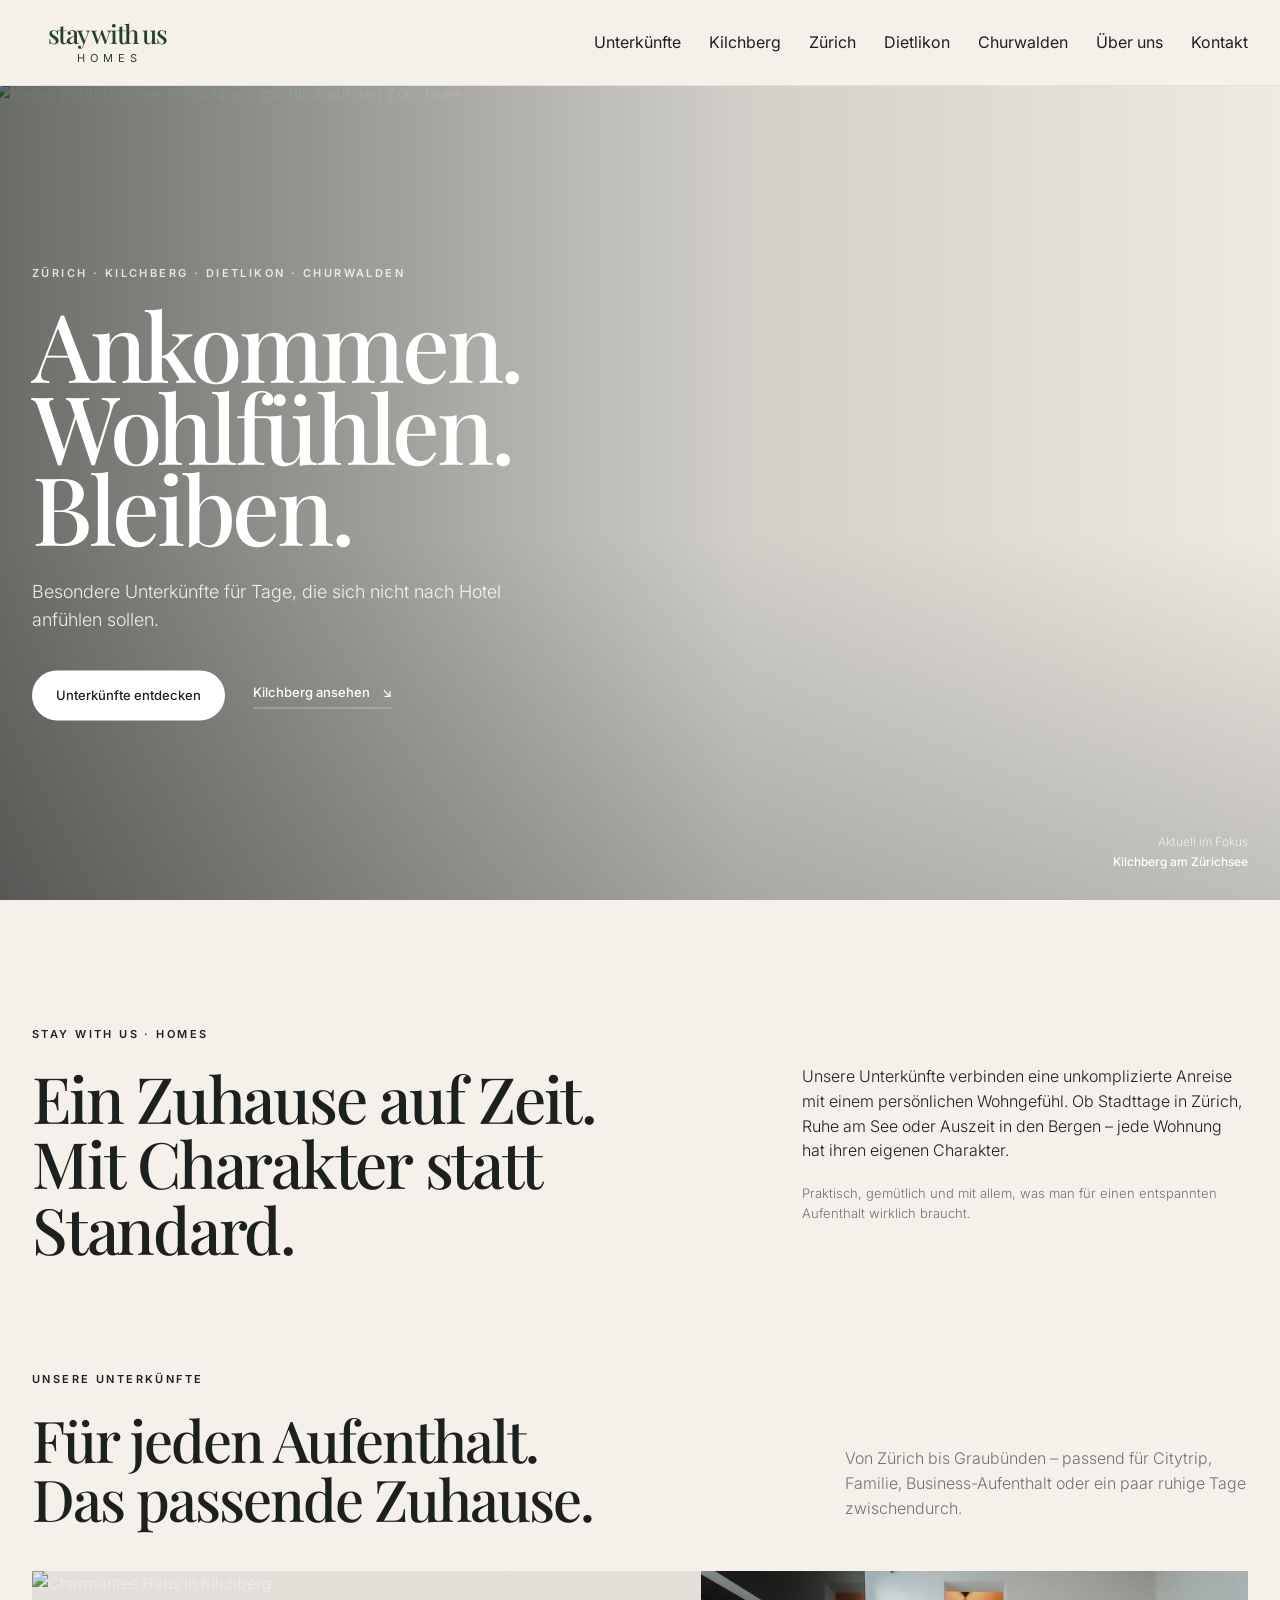
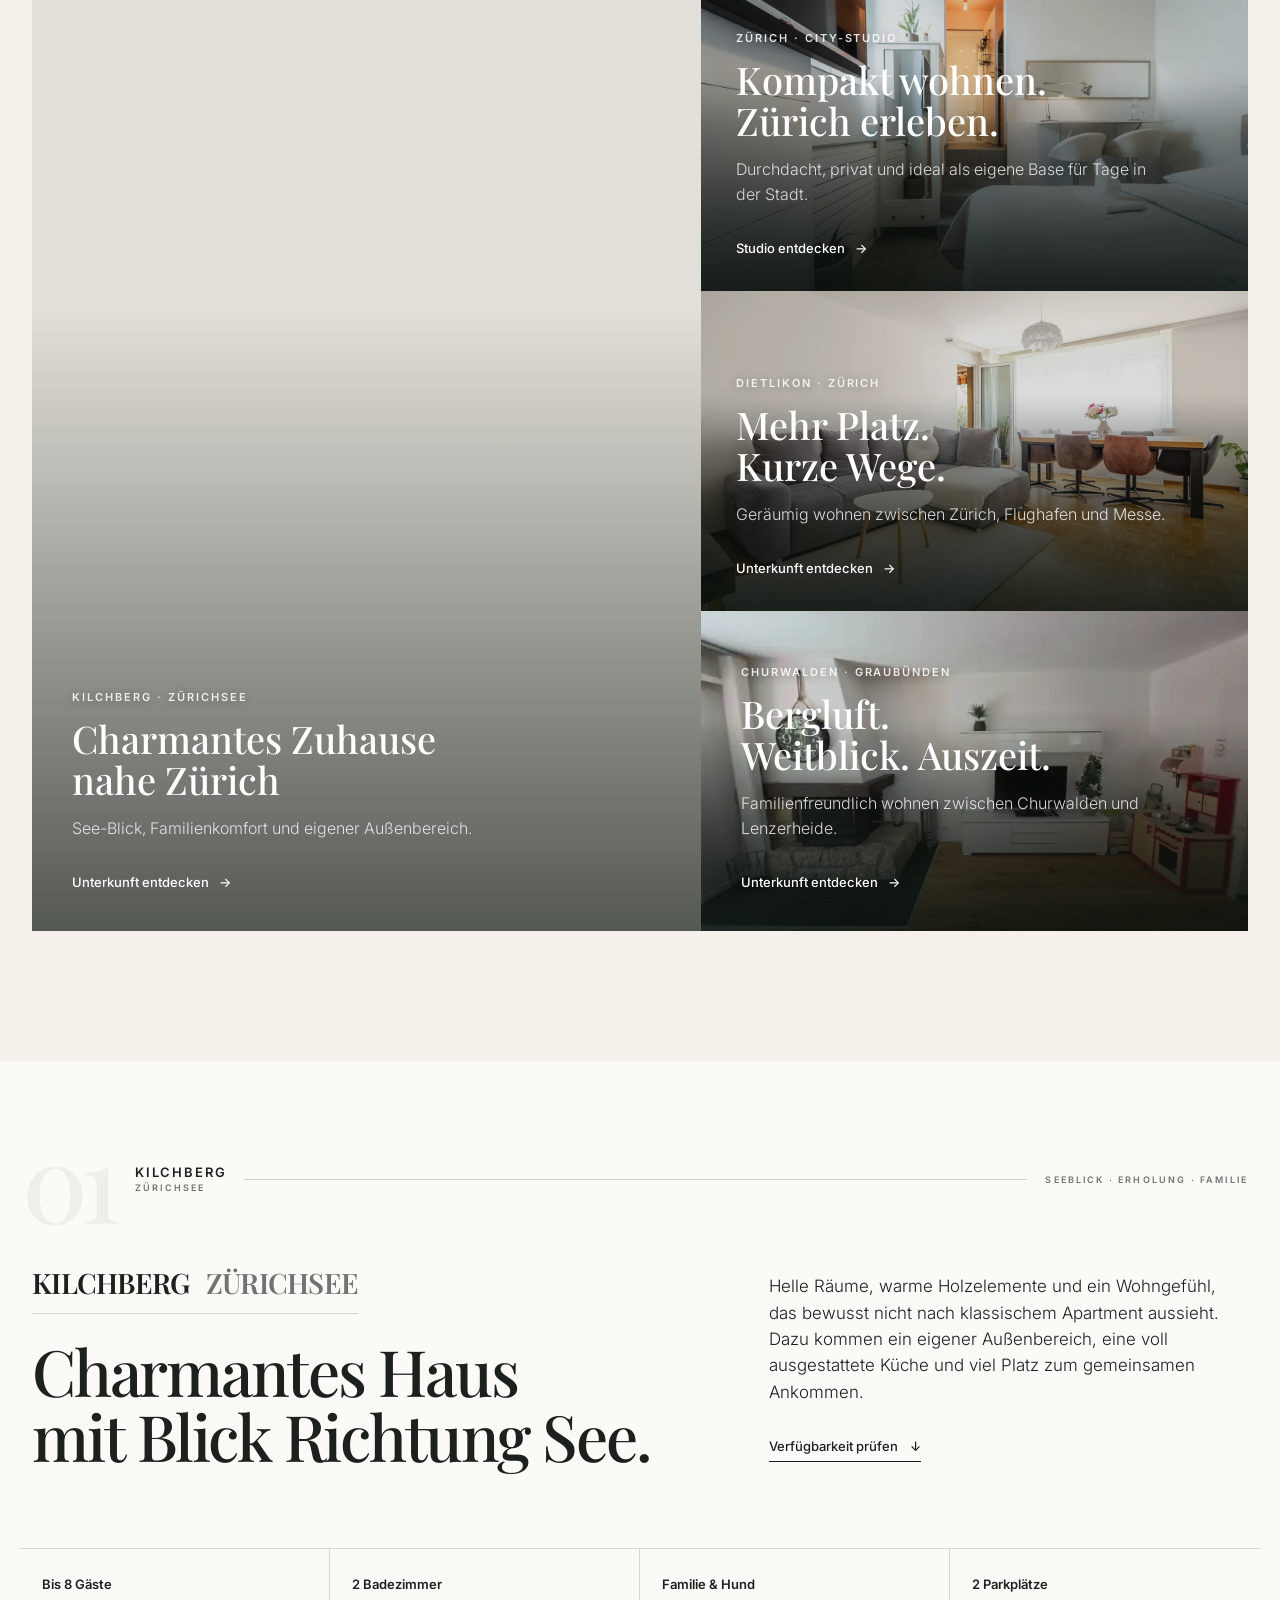
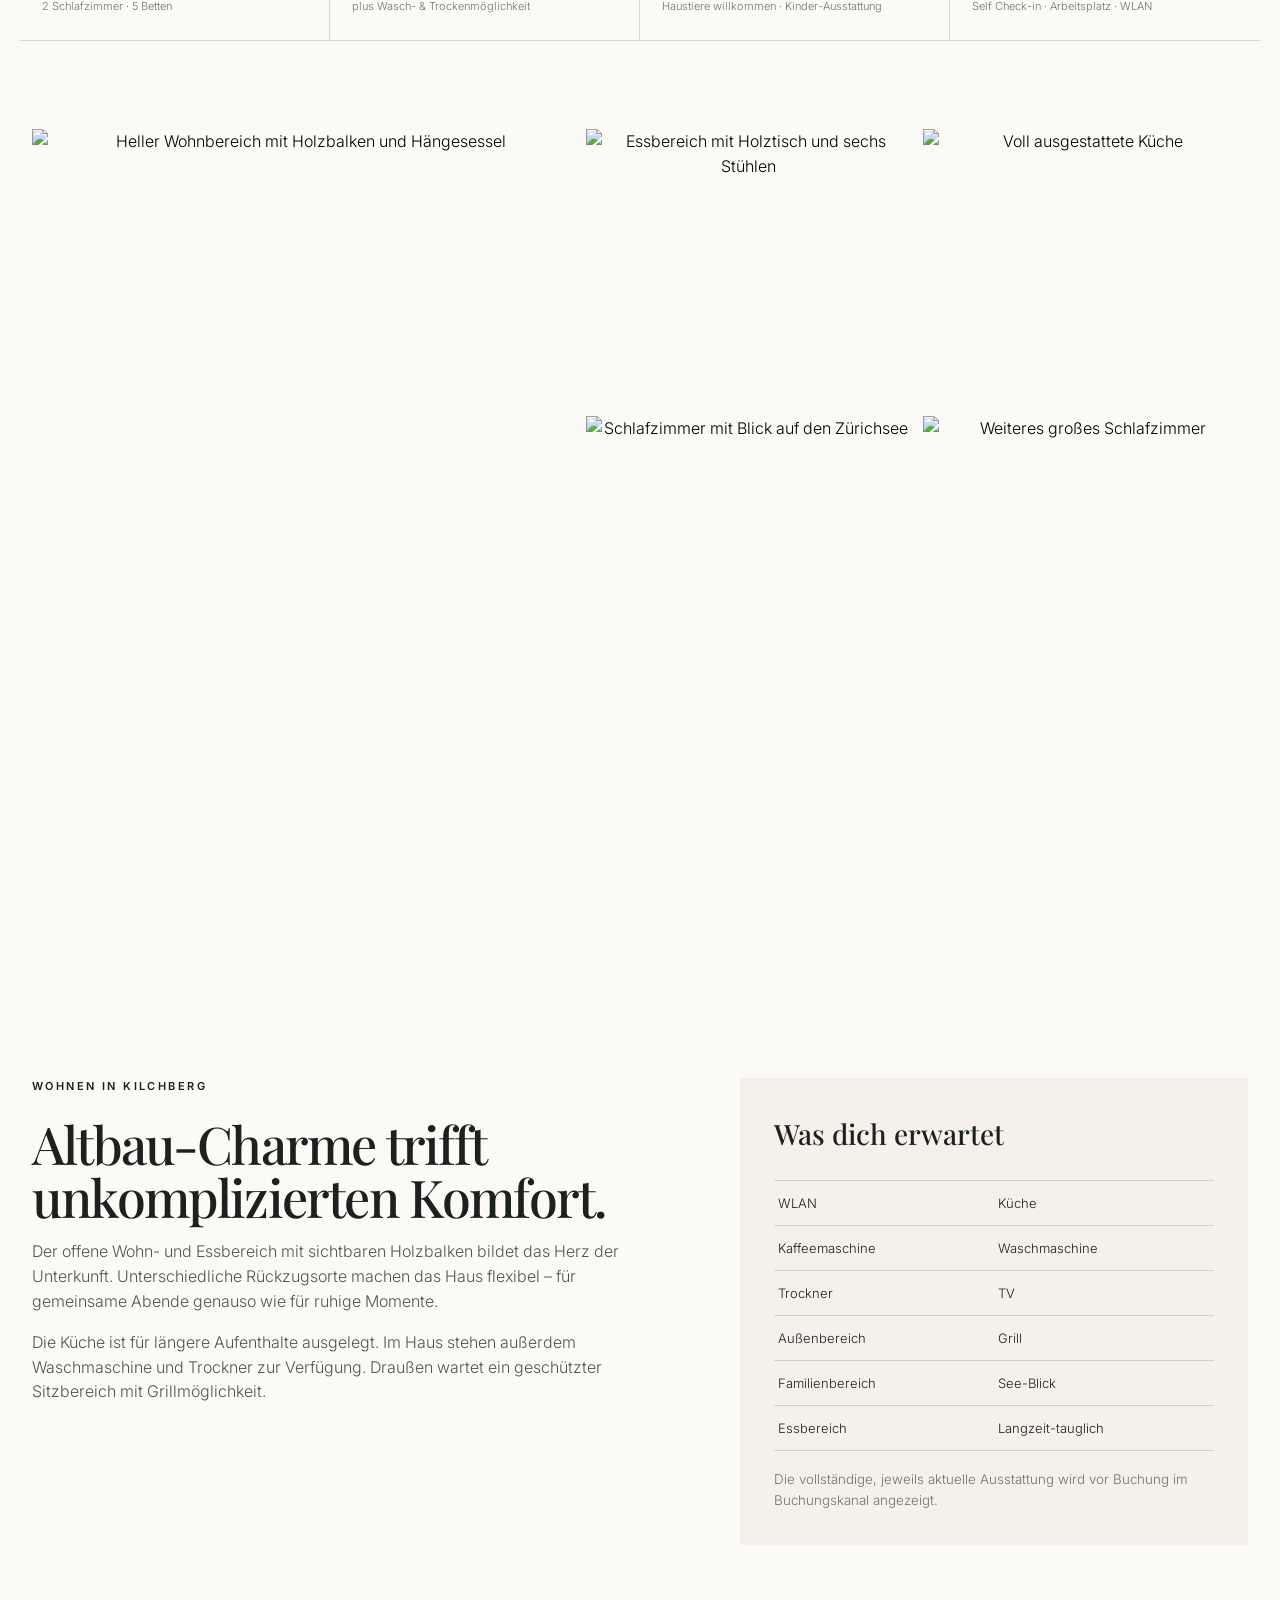
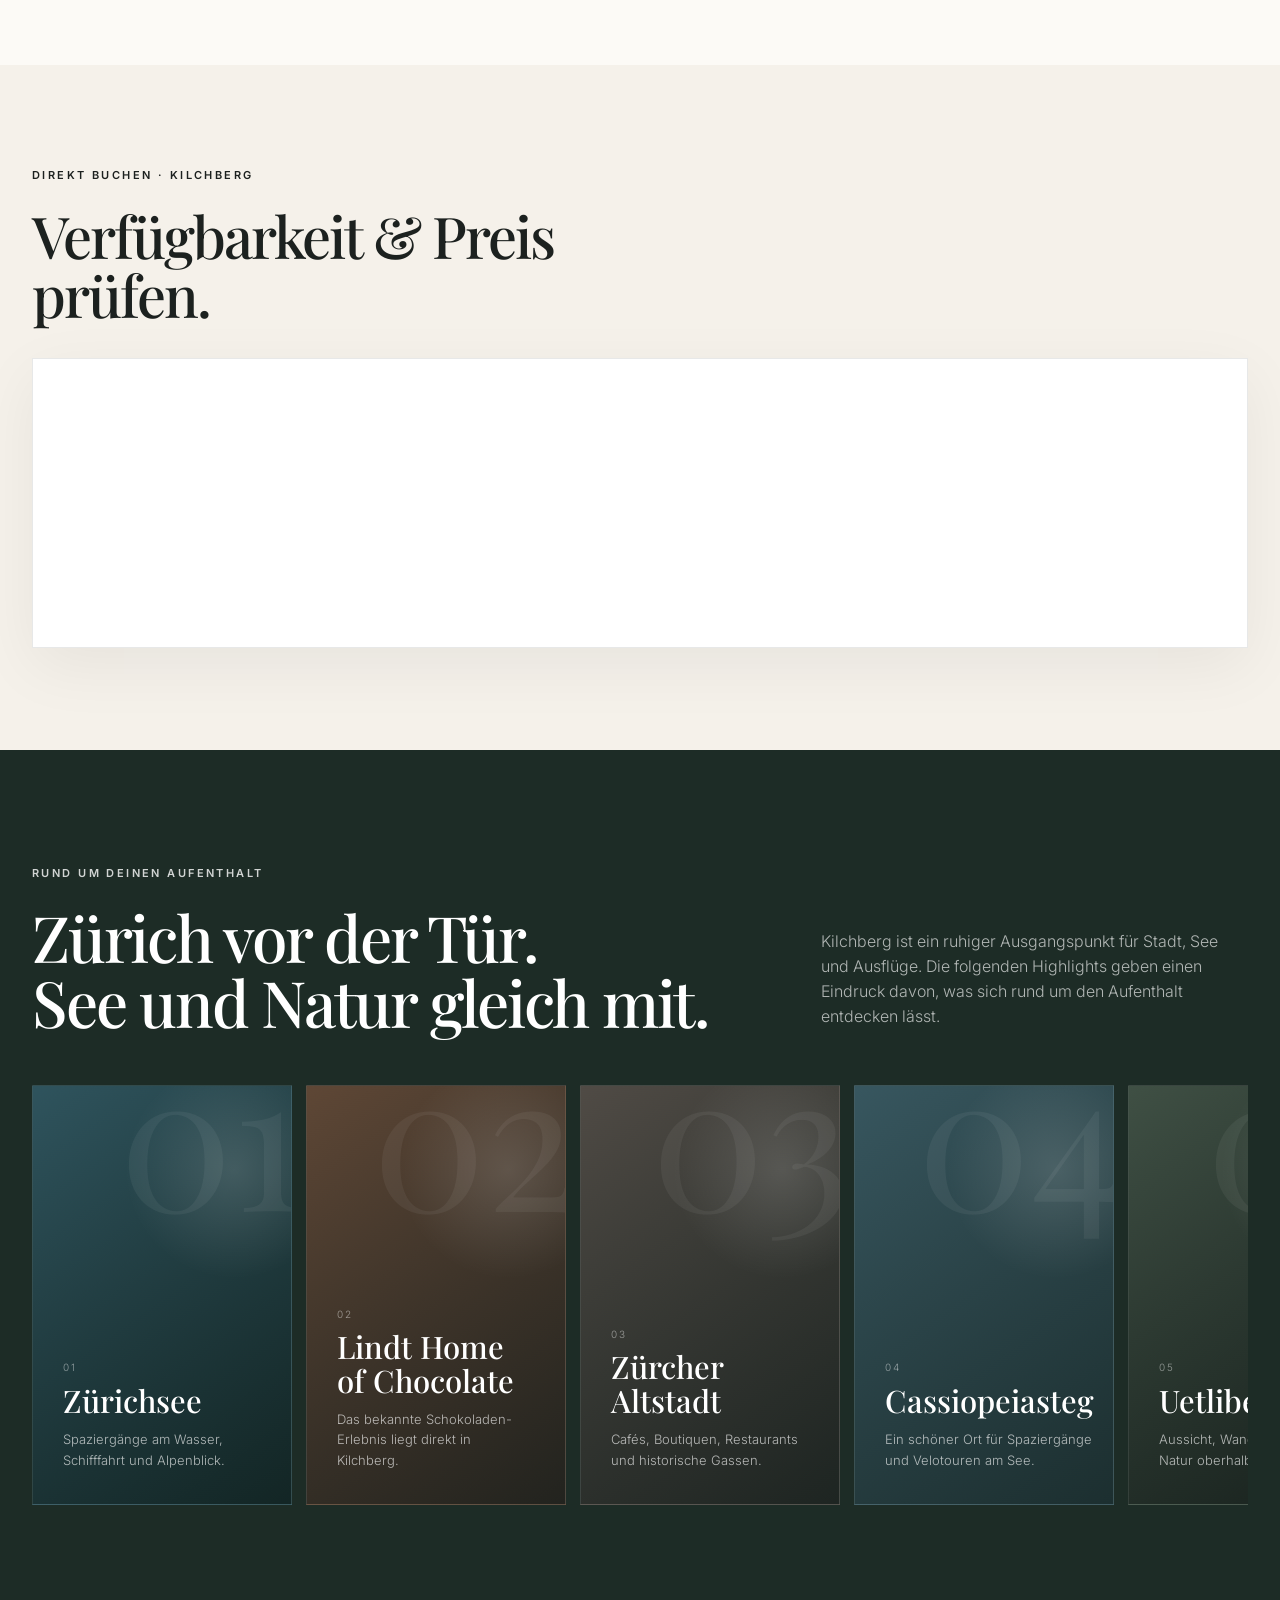
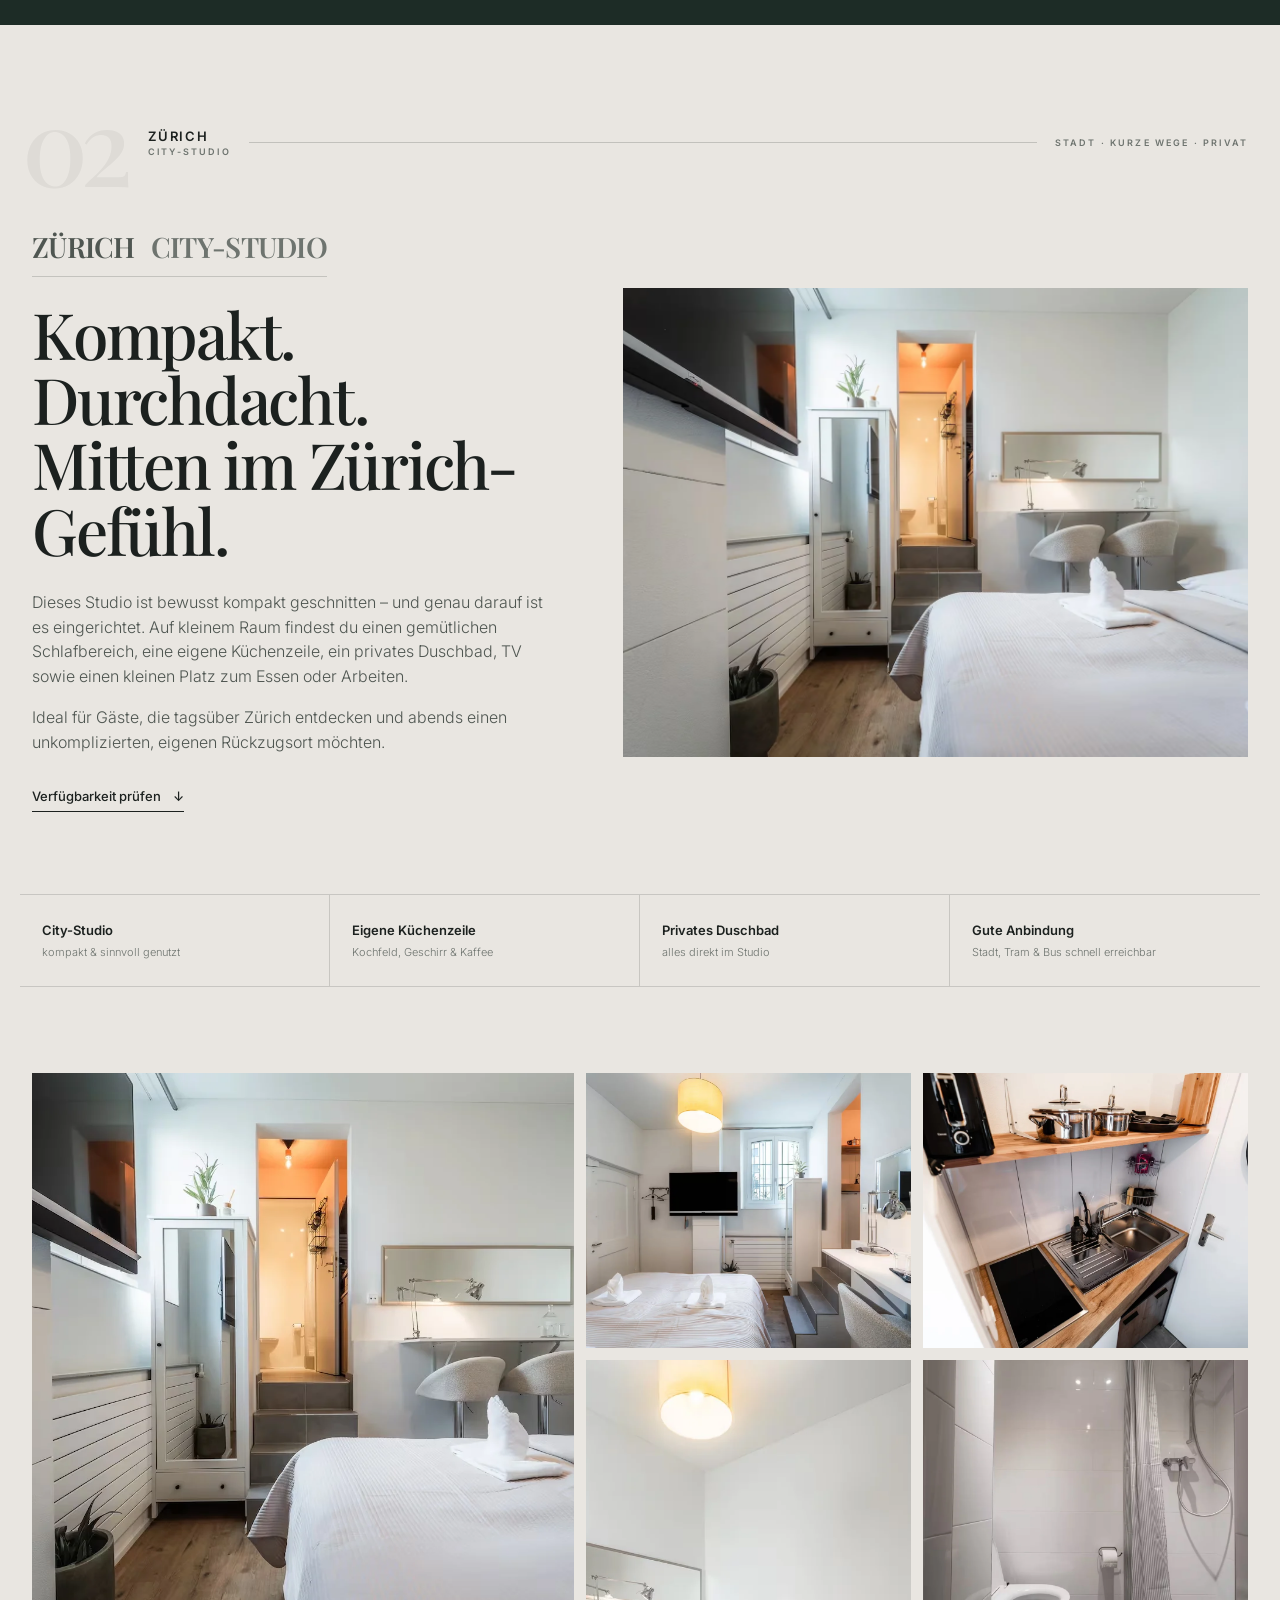
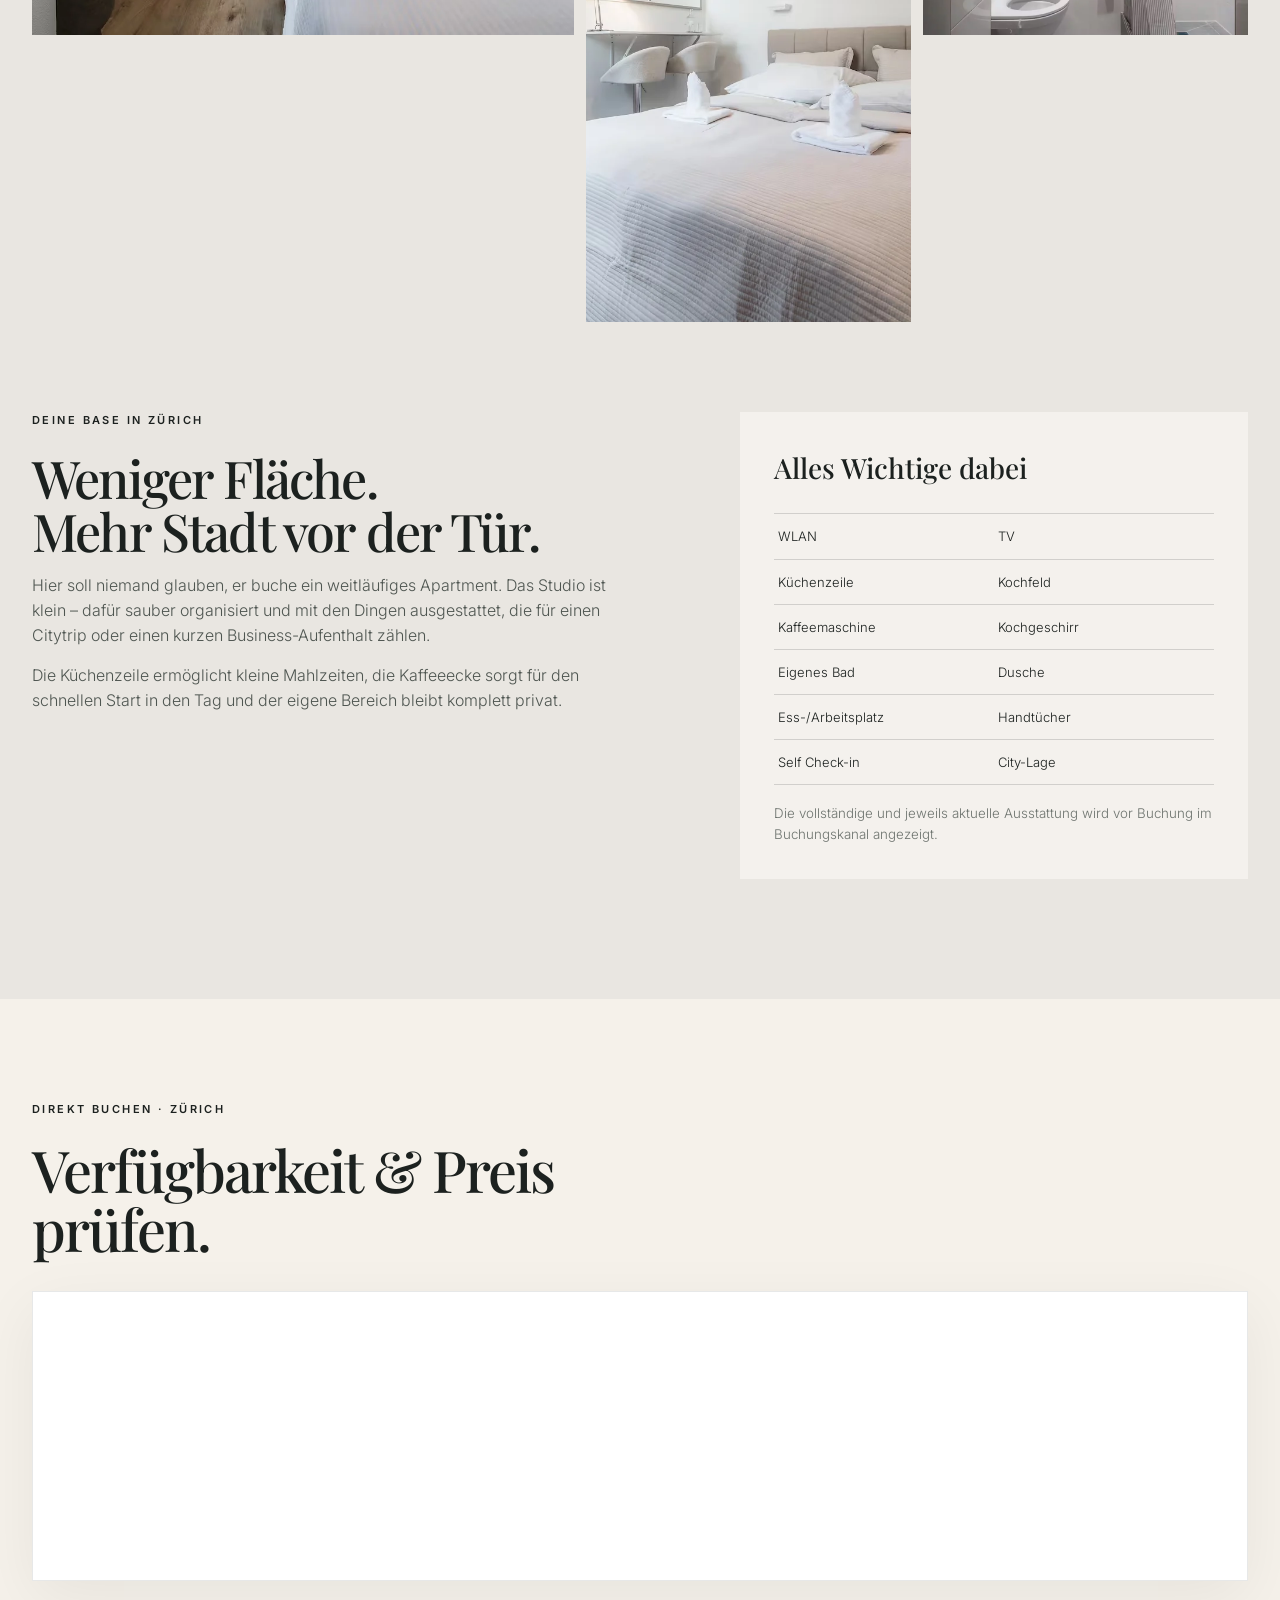
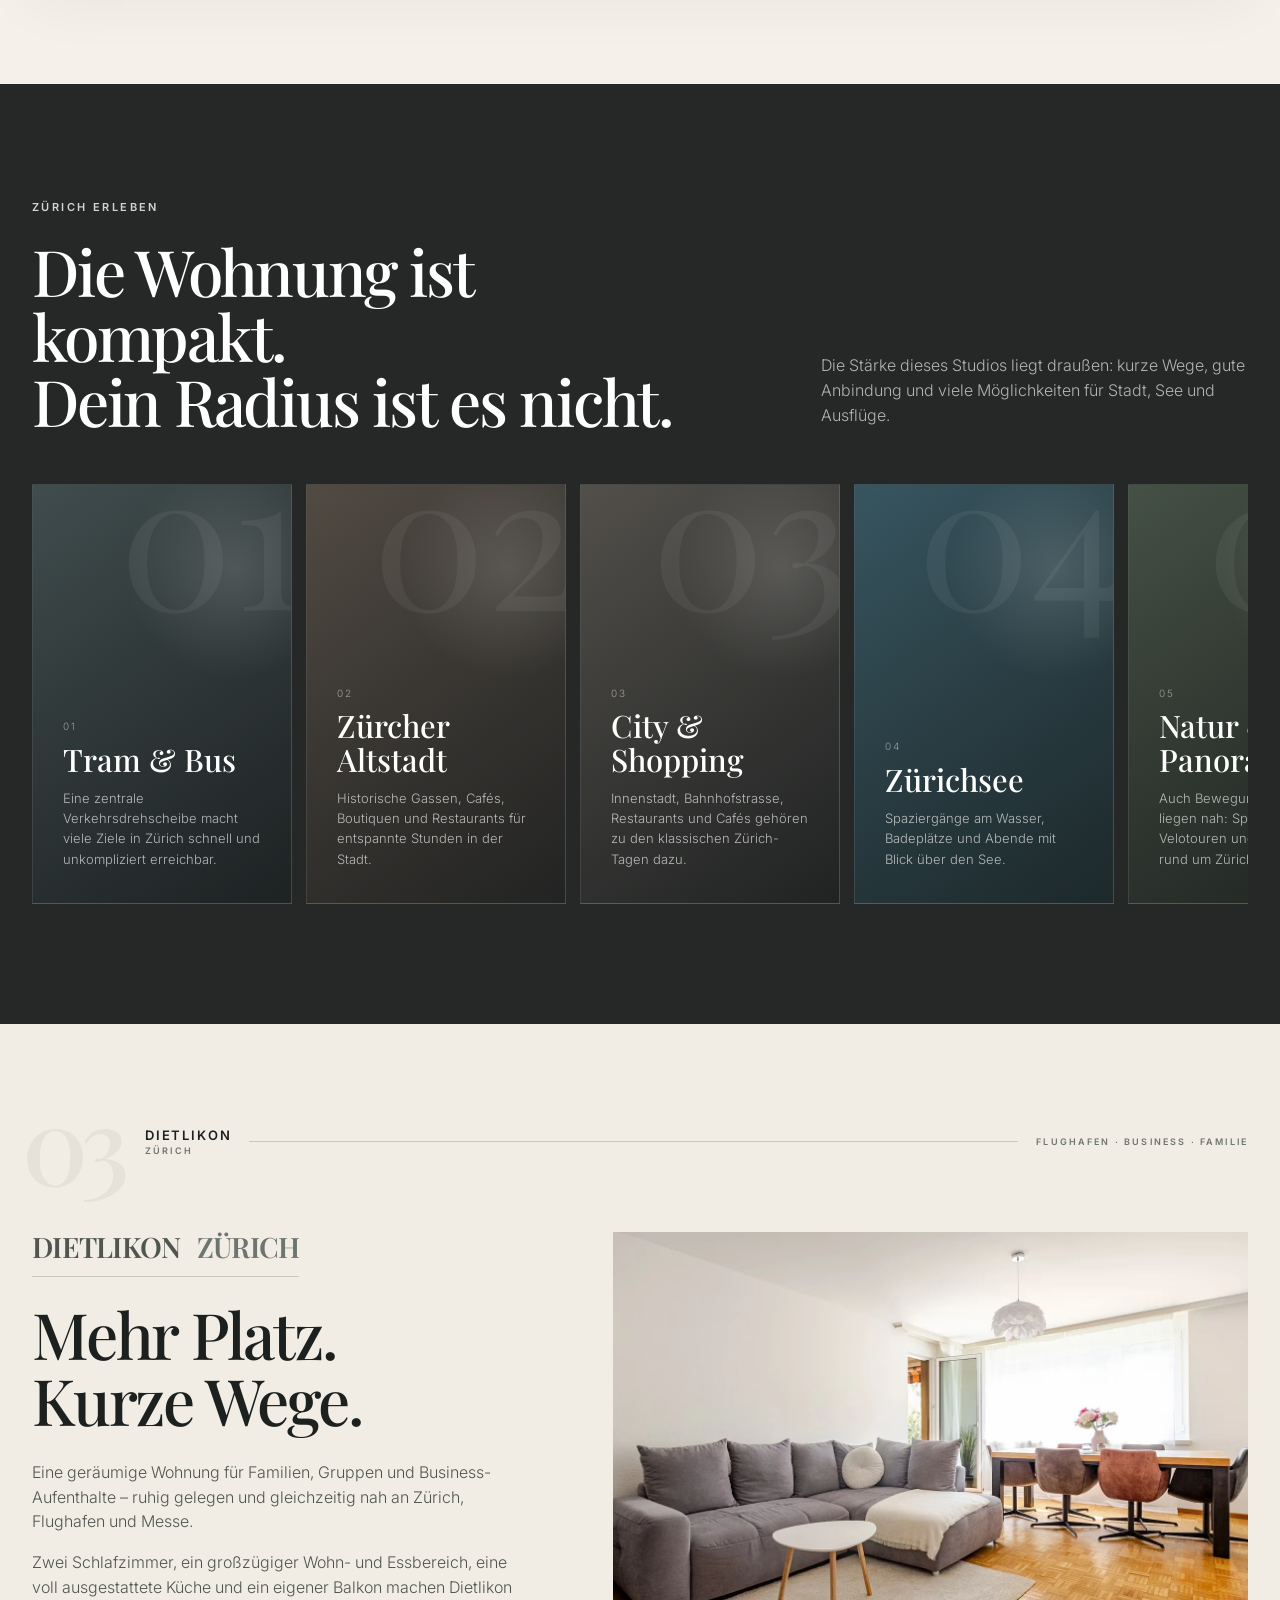
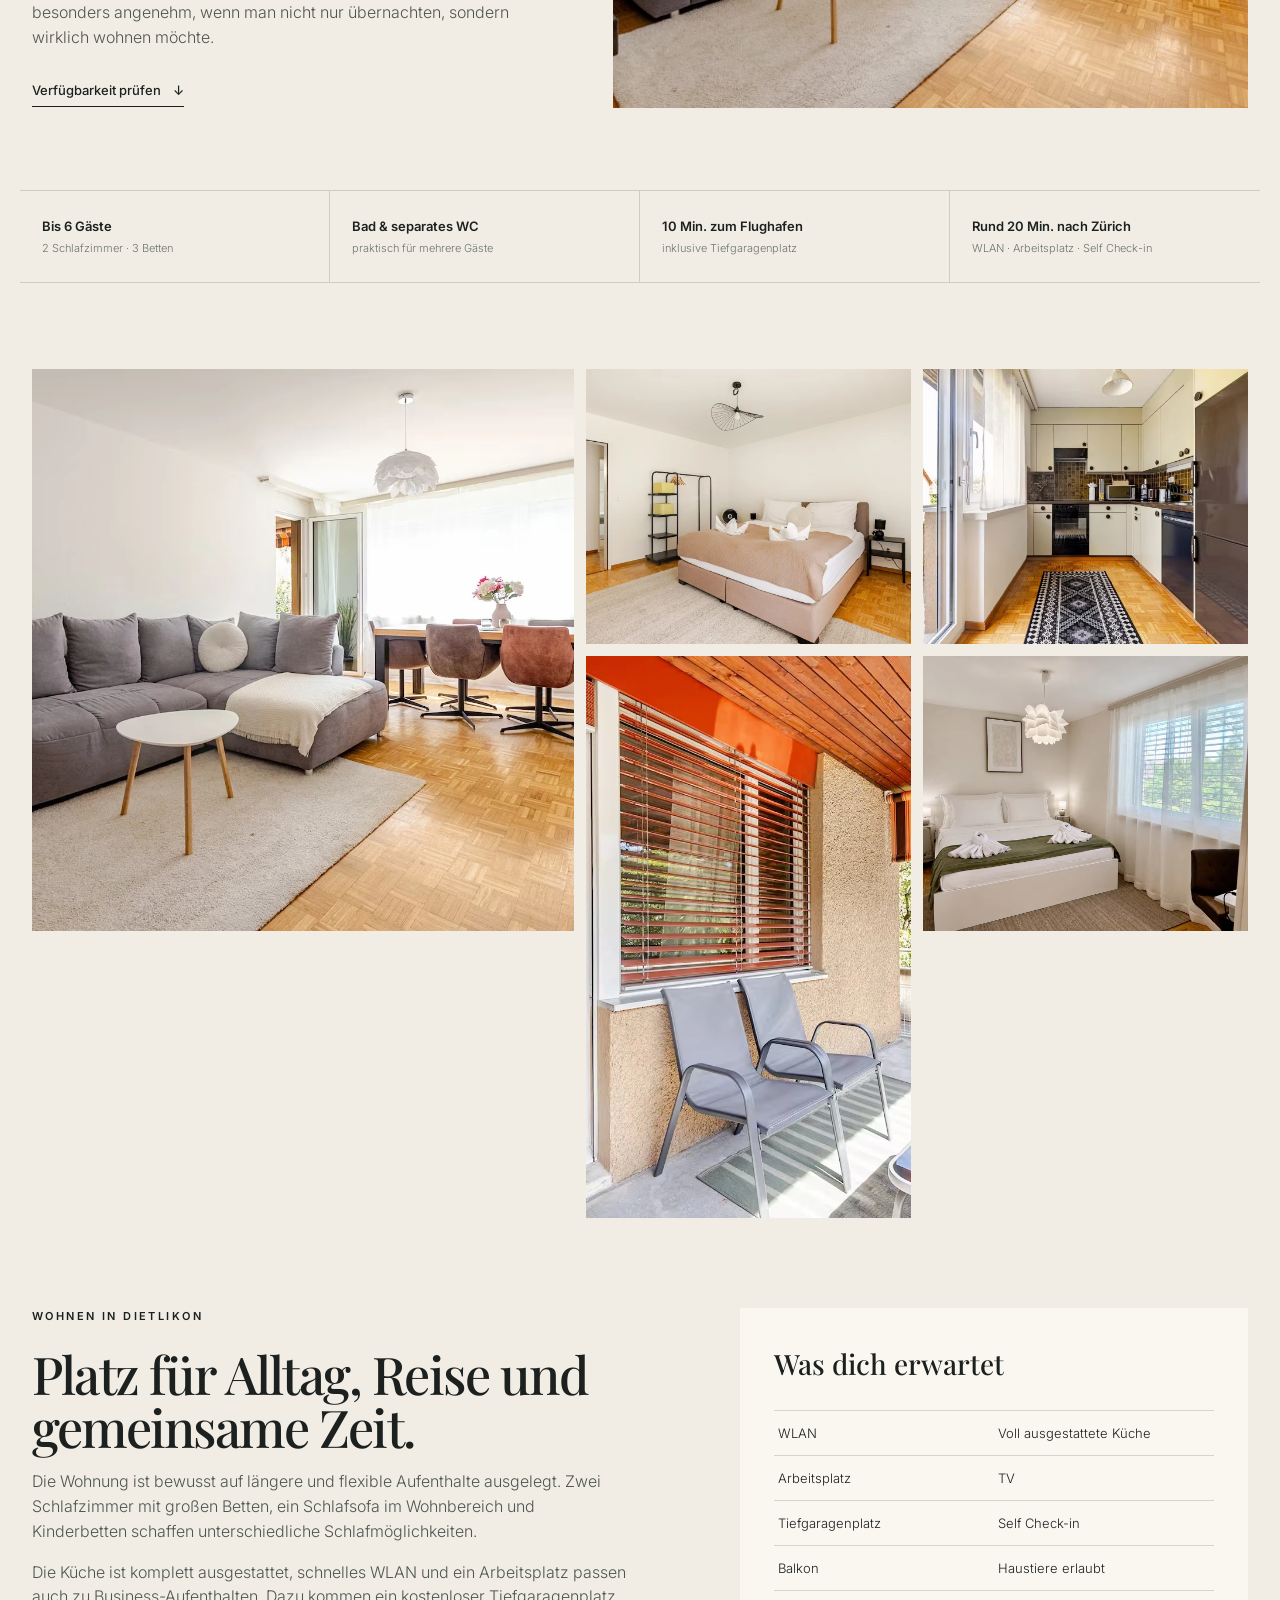
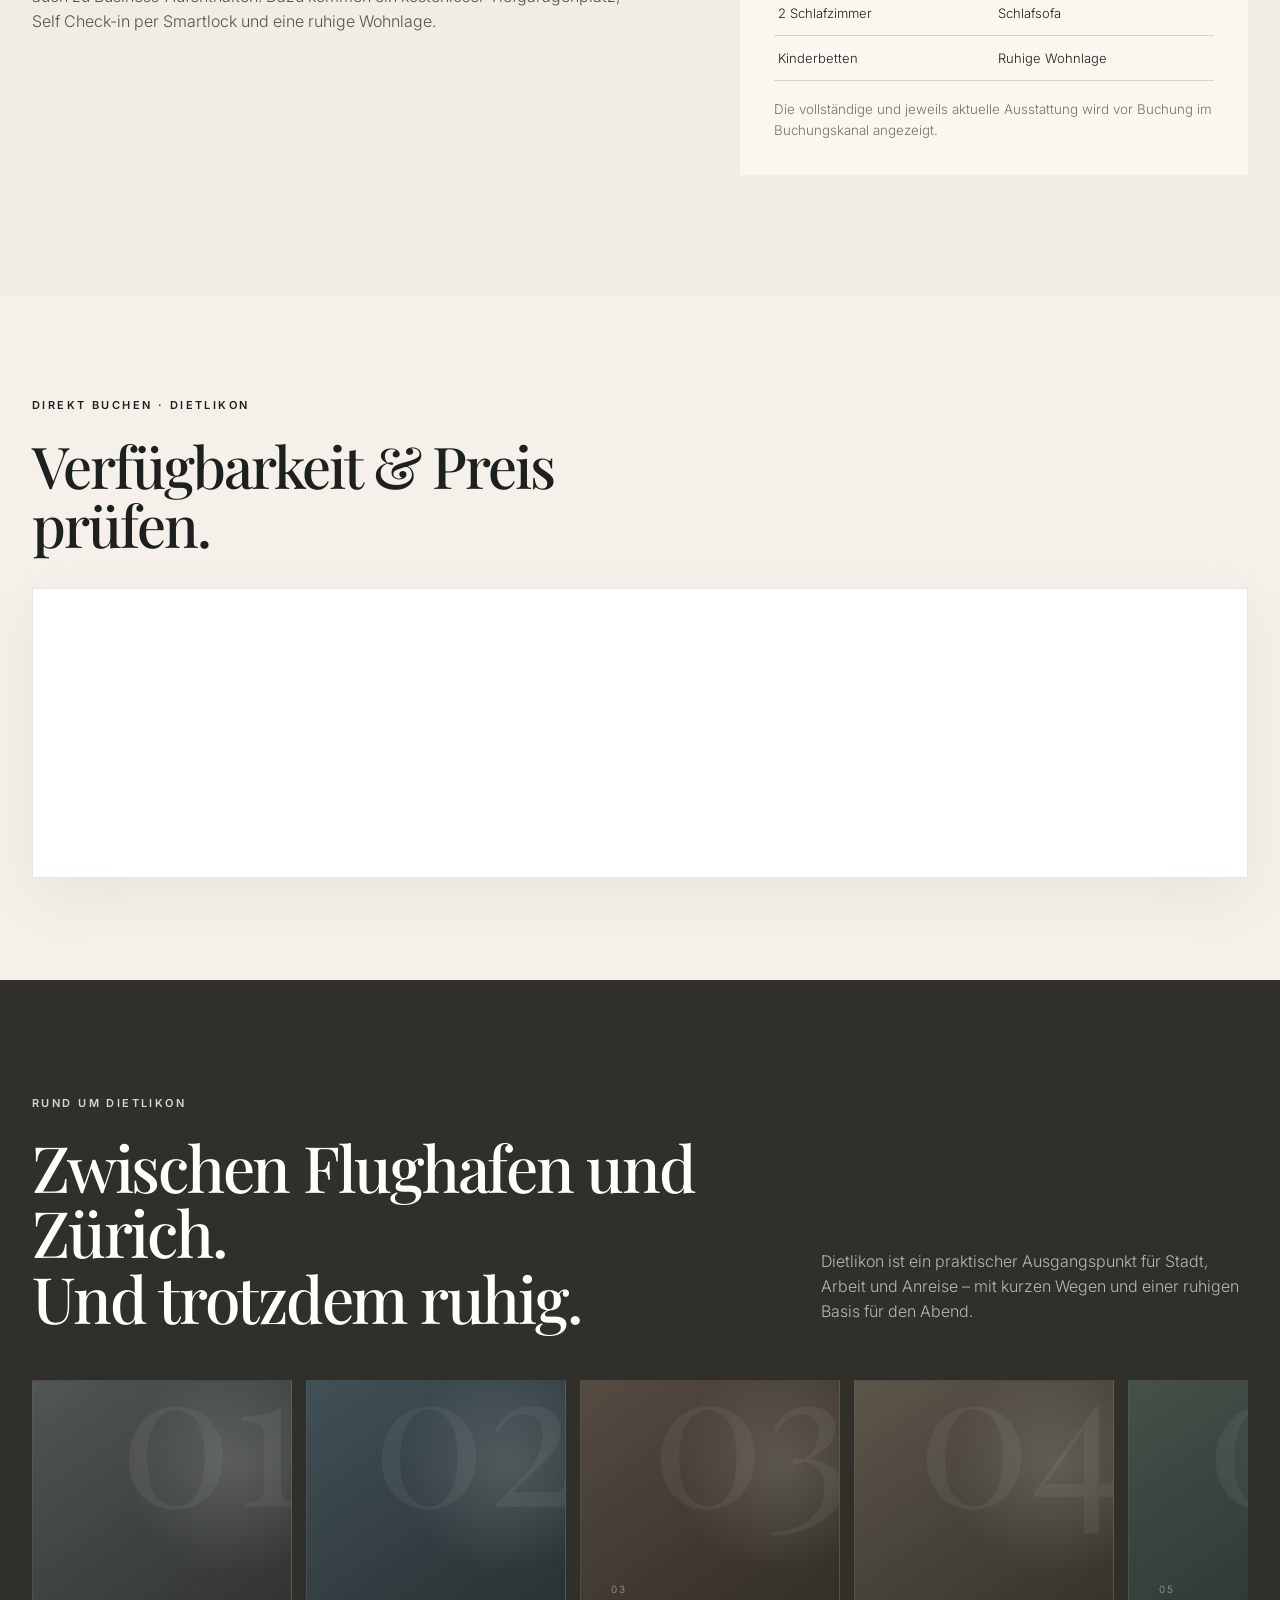
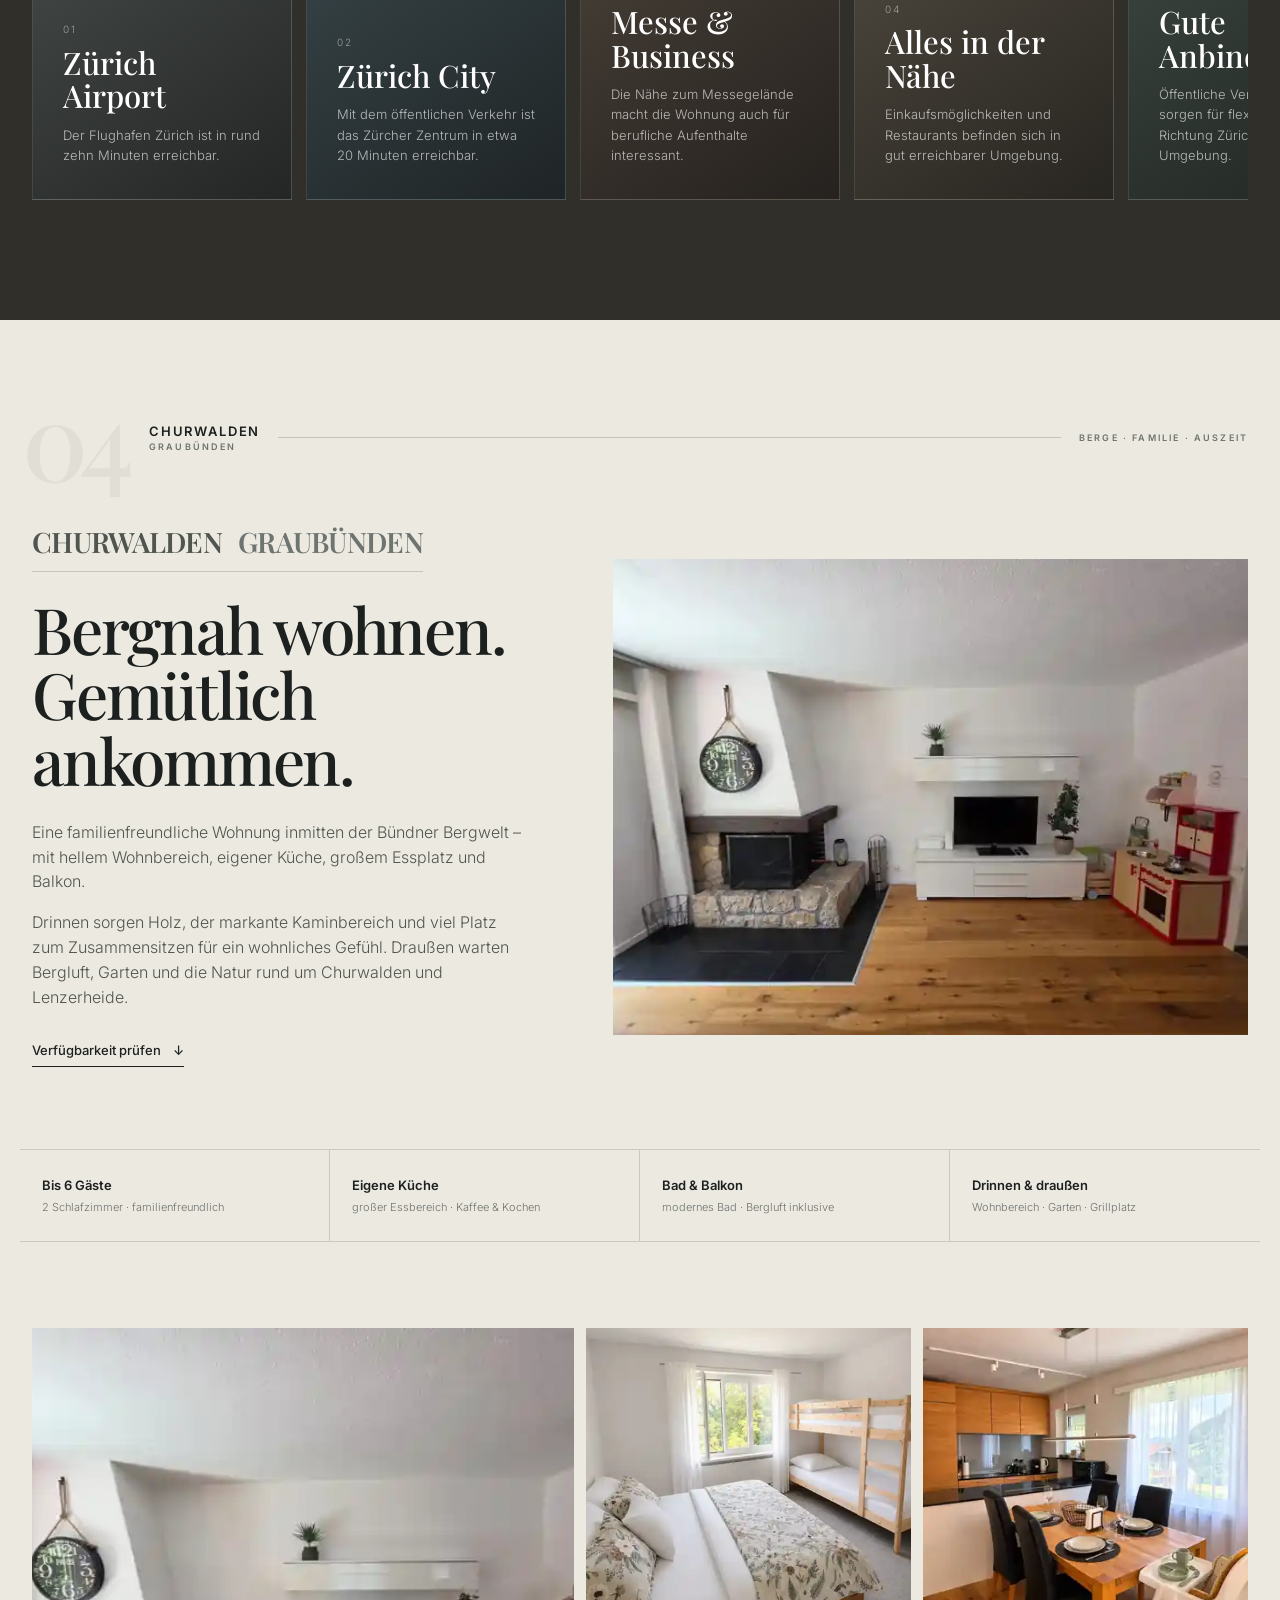
==== index.html @ f63295ca "Remove Smoobu helper text below booking headings" ====
<!doctype html>
<html lang="de">
<head>
  <meta charset="utf-8">
  <meta name="viewport" content="width=device-width, initial-scale=1">
  <title>Stay With Us Homes | Zürich, Kilchberg, Dietlikon & Churwalden</title>
  <meta name="description" content="Ausgewählte Ferienwohnungen und Apartments in Zürich, Kilchberg, Dietlikon und Churwalden. Persönlich, unkompliziert und mit Liebe zum Detail.">
  <meta name="theme-color" content="#f5f1ea">
  <link rel="preconnect" href="https://fonts.googleapis.com">
  <link rel="preconnect" href="https://fonts.gstatic.com" crossorigin>
  <link href="https://fonts.googleapis.com/css2?family=Inter:wght@300;400;500;600&family=Playfair+Display:wght@500;600&display=swap" rel="stylesheet">
  <link rel="stylesheet" href="style.css?v=20260921-31">
  <!-- pages-refresh-20260920-2 -->
</head>
<body>
  <header class="site-header" id="top">
    <a class="brand" href="#top" aria-label="Stay With Us Homes Startseite">
      <span class="brand-wordmark" aria-hidden="true">
        <span class="brand-name">stay with us</span>
        <span class="brand-homes">HOMES</span>
      </span>
    </a>
    <button class="menu-toggle" aria-expanded="false" aria-controls="main-nav">Menü</button>
    <nav id="main-nav" class="main-nav" aria-label="Hauptnavigation">
      <a href="#unterkuenfte">Unterkünfte</a>
      <a href="#kilchberg">Kilchberg</a>
      <a href="#zurich">Zürich</a>
      <a href="#dietlikon">Dietlikon</a>
      <a href="#churwalden">Churwalden</a>
      <a href="#ueber-uns">Über uns</a>
      <a href="#kontakt" data-contact-open>Kontakt</a>
    </nav>
  </header>

  <main>
    <section class="hero">
      <img src="https://a0.muscache.com/im/pictures/hosting/Hosting-1640774749513849269/original/41b3c36f-6c76-4afd-8bdb-e488a646fff0.png?im_w=1440" alt="Helles Schlafzimmer in Kilchberg mit Blick auf den Zürichsee">
      <div class="hero-shade"></div>
      <div class="hero-content">
        <p class="eyebrow light">ZÜRICH · KILCHBERG · DIETLIKON · CHURWALDEN</p>
        <h1>Ankommen.<br>Wohlfühlen.<br>Bleiben.</h1>
        <p class="hero-copy">Besondere Unterkünfte für Tage, die sich nicht nach Hotel anfühlen sollen.</p>
        <div class="hero-actions">
          <a class="btn btn-light" href="#unterkuenfte">Unterkünfte entdecken</a>
          <a class="text-link light-link" href="#kilchberg">Kilchberg ansehen <span>↘</span></a>
        </div>
      </div>
      <div class="hero-note">
        <span>Aktuell im Fokus</span>
        <strong>Kilchberg am Zürichsee</strong>
      </div>
    </section>

    <section class="intro section">
      <div>
        <p class="eyebrow">STAY WITH US · HOMES</p>
        <h2>Ein Zuhause auf Zeit.<br>Mit Charakter statt Standard.</h2>
      </div>
      <div class="intro-copy">
        <p>Unsere Unterkünfte verbinden eine unkomplizierte Anreise mit einem persönlichen Wohngefühl. Ob Stadttage in Zürich, Ruhe am See oder Auszeit in den Bergen – jede Wohnung hat ihren eigenen Charakter.</p>
        <p class="muted">Praktisch, gemütlich und mit allem, was man für einen entspannten Aufenthalt wirklich braucht.</p>
      </div>
    </section>

    <section class="stays section" id="unterkuenfte">
      <div class="section-head">
        <div>
          <p class="eyebrow">UNSERE UNTERKÜNFTE</p>
          <h2>Für jeden Aufenthalt.<br>Das passende Zuhause.</h2>
        </div>
        <p>Von Zürich bis Graubünden – passend für Citytrip, Familie, Business-Aufenthalt oder ein paar ruhige Tage zwischendurch.</p>
      </div>

      <div class="stay-grid">
        <article class="stay-card stay-card-featured">
          <img src="https://a0.muscache.com/im/pictures/hosting/Hosting-1640774749513849269/original/41b3c36f-6c76-4afd-8bdb-e488a646fff0.png?im_w=1440" alt="Charmantes Haus in Kilchberg">
          <div class="stay-overlay"></div>
          <div class="stay-content">
            <span class="stay-kicker">KILCHBERG · ZÜRICHSEE</span>
            <h3>Charmantes Zuhause<br>nahe Zürich</h3>
            <p>See-Blick, Familienkomfort und eigener Außenbereich.</p>
            <a href="#kilchberg">Unterkunft entdecken <span>→</span></a>
          </div>
        </article>

        <article class="stay-card stay-card-zurich">
          <div class="stay-overlay"></div>
          <div class="stay-content">
            <span class="stay-kicker">ZÜRICH · CITY-STUDIO</span>
            <h3>Kompakt wohnen.<br>Zürich erleben.</h3>
            <p>Durchdacht, privat und ideal als eigene Base für Tage in der Stadt.</p>
            <a href="#zurich">Studio entdecken <span>→</span></a>
          </div>
        </article>

        <article class="stay-card stay-card-dietlikon">
          <div class="stay-overlay"></div>
          <div class="stay-content">
            <span class="stay-kicker">DIETLIKON · ZÜRICH</span>
            <h3>Mehr Platz.<br>Kurze Wege.</h3>
            <p>Geräumig wohnen zwischen Zürich, Flughafen und Messe.</p>
            <a href="#dietlikon">Unterkunft entdecken <span>→</span></a>
          </div>
        </article>

        <article class="stay-card stay-card-churwalden">
          <div class="stay-overlay"></div>
          <div class="stay-content">
            <span class="stay-kicker">CHURWALDEN · GRAUBÜNDEN</span>
            <h3>Bergluft.<br>Weitblick. Auszeit.</h3>
            <p>Familienfreundlich wohnen zwischen Churwalden und Lenzerheide.</p>
            <a href="#churwalden">Unterkunft entdecken <span>→</span></a>
          </div>
        </article>
      </div>
    </section>

    <section class="property" id="kilchberg">
      <div class="property-chapter section" aria-hidden="true">
        <span class="property-chapter-number">01</span>
        <div class="property-chapter-meta">
          <span class="property-chapter-place">KILCHBERG</span>
          <span class="property-chapter-region">ZÜRICHSEE</span>
        </div>
        <span class="property-chapter-line"></span>
        <span class="property-chapter-note">SEEBLICK · ERHOLUNG · FAMILIE</span>
      </div>

      <div class="property-title section">
        <div>
          <p class="property-place"><strong>KILCHBERG</strong><span>ZÜRICHSEE</span></p>
          <h2>Charmantes Haus<br>mit Blick Richtung See.</h2>
        </div>
        <div class="property-lead">
          <p>Helle Räume, warme Holzelemente und ein Wohngefühl, das bewusst nicht nach klassischem Apartment aussieht. Dazu kommen ein eigener Außenbereich, eine voll ausgestattete Küche und viel Platz zum gemeinsamen Ankommen.</p>
          <a class="text-link" href="#kilchberg-buchen">Verfügbarkeit prüfen <span>↓</span></a>
        </div>
      </div>

      <div class="feature-strip">
        <div><strong>Bis 8 Gäste</strong><span>2 Schlafzimmer · 5 Betten</span></div>
        <div><strong>2 Badezimmer</strong><span>plus Wasch- & Trockenmöglichkeit</span></div>
        <div><strong>Familie & Hund</strong><span>Haustiere willkommen · Kinder-Ausstattung</span></div>
        <div><strong>2 Parkplätze</strong><span>Self Check-in · Arbeitsplatz · WLAN</span></div>
      </div>

      <div class="editorial-gallery section">
        <button class="gallery-item gallery-main" data-gallery="0" aria-label="Bild vergrößern">
          <img src="https://a0.muscache.com/im/pictures/hosting/Hosting-1640774749513849269/original/aaef4c64-34a1-4601-b5ea-7457669fb338.jpeg?im_w=1200" alt="Heller Wohnbereich mit Holzbalken und Hängesessel">
        </button>
        <button class="gallery-item" data-gallery="1" aria-label="Bild vergrößern">
          <img src="https://a0.muscache.com/im/pictures/hosting/Hosting-1640774749513849269/original/45ea1953-9627-4e41-840e-2433be61feb4.jpeg?im_w=1200" alt="Essbereich mit Holztisch und sechs Stühlen">
        </button>
        <button class="gallery-item" data-gallery="2" aria-label="Bild vergrößern">
          <img src="https://a0.muscache.com/im/pictures/hosting/Hosting-1640774749513849269/original/2455e184-3d05-4c2d-9c07-9c8064c618d5.jpeg?im_w=1200" alt="Voll ausgestattete Küche">
        </button>
        <button class="gallery-item gallery-tall" data-gallery="3" aria-label="Bild vergrößern">
          <img src="https://a0.muscache.com/im/pictures/hosting/Hosting-1640774749513849269/original/41b3c36f-6c76-4afd-8bdb-e488a646fff0.png?im_w=1440" alt="Schlafzimmer mit Blick auf den Zürichsee">
        </button>
        <button class="gallery-item" data-gallery="4" aria-label="Bild vergrößern">
          <img src="https://a0.muscache.com/im/pictures/hosting/Hosting-1640774749513849269/original/4b0a0c6d-473b-46a3-9b7b-62c8b3e9e60a.jpeg?im_w=1200" alt="Weiteres großes Schlafzimmer">
        </button>
      </div>

      <div class="details section">
        <div class="details-copy">
          <p class="eyebrow">WOHNEN IN KILCHBERG</p>
          <h2>Altbau-Charme trifft unkomplizierten Komfort.</h2>
          <p>Der offene Wohn- und Essbereich mit sichtbaren Holzbalken bildet das Herz der Unterkunft. Unterschiedliche Rückzugsorte machen das Haus flexibel – für gemeinsame Abende genauso wie für ruhige Momente.</p>
          <p>Die Küche ist für längere Aufenthalte ausgelegt. Im Haus stehen außerdem Waschmaschine und Trockner zur Verfügung. Draußen wartet ein geschützter Sitzbereich mit Grillmöglichkeit.</p>
        </div>
        <div class="amenities">
          <h3>Was dich erwartet</h3>
          <div class="amenity-grid">
            <span>WLAN</span><span>Küche</span><span>Kaffeemaschine</span><span>Waschmaschine</span>
            <span>Trockner</span><span>TV</span><span>Außenbereich</span><span>Grill</span>
            <span>Familienbereich</span><span>See-Blick</span><span>Essbereich</span><span>Langzeit-tauglich</span>
          </div>
          <small>Die vollständige, jeweils aktuelle Ausstattung wird vor Buchung im Buchungskanal angezeigt.</small>
        </div>
      </div>
    </section>
<section class="direct-booking section" id="kilchberg-buchen">
      <div class="direct-booking-head">
        <div>
          <p class="eyebrow">DIREKT BUCHEN · KILCHBERG</p>
          <h2>Verfügbarkeit &amp; Preis prüfen.</h2>
        </div>
        
      </div>

      <div class="direct-booking-native">
        <iframe class="smoobu-host-frame" data-smoobu-property="3220877" src="booking-frame.html?v=12&property=3220877" title="Kilchberg Direktbuchung" loading="lazy"></iframe>
      </div>
    </section>

    <section class="nearby" id="umgebung">
      <div class="section nearby-head">
        <div>
          <p class="eyebrow light">RUND UM DEINEN AUFENTHALT</p>
          <h2>Zürich vor der Tür.<br>See und Natur gleich mit.</h2>
        </div>
        <p>Kilchberg ist ein ruhiger Ausgangspunkt für Stadt, See und Ausflüge. Die folgenden Highlights geben einen Eindruck davon, was sich rund um den Aufenthalt entdecken lässt.</p>
      </div>

      <div class="experience-rail" aria-label="Ausflugsziele rund um Kilchberg">
        <article class="experience-card exp-lake"><div><span>01</span><h3>Zürichsee</h3><p>Spaziergänge am Wasser, Schifffahrt und Alpenblick.</p></div></article>
        <article class="experience-card exp-lindt"><div><span>02</span><h3>Lindt Home of Chocolate</h3><p>Das bekannte Schokoladen-Erlebnis liegt direkt in Kilchberg.</p></div></article>
        <article class="experience-card exp-city"><div><span>03</span><h3>Zürcher Altstadt</h3><p>Cafés, Boutiquen, Restaurants und historische Gassen.</p></div></article>
        <article class="experience-card exp-steg"><div><span>04</span><h3>Cassiopeiasteg</h3><p>Ein schöner Ort für Spaziergänge und Velotouren am See.</p></div></article>
        <article class="experience-card exp-hill"><div><span>05</span><h3>Uetliberg</h3><p>Aussicht, Wanderwege und Natur oberhalb von Zürich.</p></div></article>
        <article class="experience-card exp-zurich"><div><span>06</span><h3>Zürich & Umgebung</h3><p>Stadtleben, Bewegung und Aussicht lassen sich einfach verbinden.</p></div></article>
      </div>
    </section>

    <section class="zurich-property" id="zurich">
      <div class="property-chapter section" aria-hidden="true">
        <span class="property-chapter-number">02</span>
        <div class="property-chapter-meta">
          <span class="property-chapter-place">ZÜRICH</span>
          <span class="property-chapter-region">CITY-STUDIO</span>
        </div>
        <span class="property-chapter-line"></span>
        <span class="property-chapter-note">STADT · KURZE WEGE · PRIVAT</span>
      </div>

      <div class="zurich-hero section">
        <div class="zurich-copy">
          <p class="property-place"><strong>ZÜRICH</strong><span>CITY-STUDIO</span></p>
          <h2>Kompakt. Durchdacht.<br>Mitten im Zürich-Gefühl.</h2>
          <p>Dieses Studio ist bewusst kompakt geschnitten – und genau darauf ist es eingerichtet. Auf kleinem Raum findest du einen gemütlichen Schlafbereich, eine eigene Küchenzeile, ein privates Duschbad, TV sowie einen kleinen Platz zum Essen oder Arbeiten.</p>
          <p>Ideal für Gäste, die tagsüber Zürich entdecken und abends einen unkomplizierten, eigenen Rückzugsort möchten.</p>
          <a class="text-link" href="#zurich-buchen">Verfügbarkeit prüfen <span>↓</span></a>
        </div>
        <button class="zurich-photo-button zurich-hero-photo" data-zurich-gallery="0" aria-label="Zürich Studio Bild vergrößern">
          <img src="assets/zurich-studio-main.webp" alt="Kompaktes, helles City-Studio in Zürich">
        </button>
      </div>

      <div class="feature-strip zurich-features">
        <div><strong>City-Studio</strong><span>kompakt & sinnvoll genutzt</span></div>
        <div><strong>Eigene Küchenzeile</strong><span>Kochfeld, Geschirr & Kaffee</span></div>
        <div><strong>Privates Duschbad</strong><span>alles direkt im Studio</span></div>
        <div><strong>Gute Anbindung</strong><span>Stadt, Tram & Bus schnell erreichbar</span></div>
      </div>

      <div class="editorial-gallery section zurich-gallery">
        <button class="gallery-item gallery-main" data-zurich-gallery="0" aria-label="Helles Studio vergrößern">
          <img src="assets/zurich-studio-main.webp" alt="Helles Studio mit Bett, TV und kleinem Arbeitsbereich">
        </button>
        <button class="gallery-item" data-zurich-gallery="1" aria-label="Studio Ansicht vergrößern">
          <img src="assets/zurich-studio-tv.webp" alt="Studio mit Bett, TV und Arbeitsfläche">
        </button>
        <button class="gallery-item" data-zurich-gallery="3" aria-label="Küchenzeile vergrößern">
          <img src="assets/zurich-kitchen.webp" alt="Kompakte Küchenzeile mit Kochfeld und Kochgeschirr">
        </button>
        <button class="gallery-item gallery-tall" data-zurich-gallery="2" aria-label="Schlafbereich vergrößern">
          <img src="assets/zurich-studio-bed.webp" alt="Gemütlicher Schlafbereich des Studios">
        </button>
        <button class="gallery-item" data-zurich-gallery="4" aria-label="Badezimmer vergrößern">
          <img src="assets/zurich-bath.webp" alt="Privates Duschbad">
        </button>
      </div>

      <div class="details section zurich-details">
        <div class="details-copy">
          <p class="eyebrow">DEINE BASE IN ZÜRICH</p>
          <h2>Weniger Fläche.<br>Mehr Stadt vor der Tür.</h2>
          <p>Hier soll niemand glauben, er buche ein weitläufiges Apartment. Das Studio ist klein – dafür sauber organisiert und mit den Dingen ausgestattet, die für einen Citytrip oder einen kurzen Business-Aufenthalt zählen.</p>
          <p>Die Küchenzeile ermöglicht kleine Mahlzeiten, die Kaffeeecke sorgt für den schnellen Start in den Tag und der eigene Bereich bleibt komplett privat.</p>
        </div>
        <div class="amenities zurich-amenities">
          <h3>Alles Wichtige dabei</h3>
          <div class="amenity-grid">
            <span>WLAN</span><span>TV</span><span>Küchenzeile</span><span>Kochfeld</span>
            <span>Kaffeemaschine</span><span>Kochgeschirr</span><span>Eigenes Bad</span><span>Dusche</span>
            <span>Ess-/Arbeitsplatz</span><span>Handtücher</span><span>Self Check-in</span><span>City-Lage</span>
          </div>
          <small>Die vollständige und jeweils aktuelle Ausstattung wird vor Buchung im Buchungskanal angezeigt.</small>
        </div>
      </div>
    </section>

    <section class="direct-booking section" id="zurich-buchen">
      <div class="direct-booking-head">
        <div>
          <p class="eyebrow">DIREKT BUCHEN · ZÜRICH</p>
          <h2>Verfügbarkeit &amp; Preis prüfen.</h2>
        </div>
        
      </div>

      <div class="direct-booking-native">
        <iframe class="smoobu-host-frame" data-smoobu-property="3220882" src="booking-frame.html?v=12&property=3220882" title="Zürich Direktbuchung" loading="lazy"></iframe>
      </div>
    </section>

    <section class="nearby zurich-nearby" id="zurich-erleben">
      <div class="section nearby-head">
        <div>
          <p class="eyebrow light">ZÜRICH ERLEBEN</p>
          <h2>Die Wohnung ist kompakt.<br>Dein Radius ist es nicht.</h2>
        </div>
        <p>Die Stärke dieses Studios liegt draußen: kurze Wege, gute Anbindung und viele Möglichkeiten für Stadt, See und Ausflüge.</p>
      </div>

      <div class="experience-rail" aria-label="Erlebnisse rund um das Zürcher City-Studio">
        <article class="experience-card city-transport"><div><span>01</span><h3>Tram & Bus</h3><p>Eine zentrale Verkehrsdrehscheibe macht viele Ziele in Zürich schnell und unkompliziert erreichbar.</p></div></article>
        <article class="experience-card city-oldtown"><div><span>02</span><h3>Zürcher Altstadt</h3><p>Historische Gassen, Cafés, Boutiquen und Restaurants für entspannte Stunden in der Stadt.</p></div></article>
        <article class="experience-card city-center"><div><span>03</span><h3>City & Shopping</h3><p>Innenstadt, Bahnhofstrasse, Restaurants und Cafés gehören zu den klassischen Zürich-Tagen dazu.</p></div></article>
        <article class="experience-card city-lake"><div><span>04</span><h3>Zürichsee</h3><p>Spaziergänge am Wasser, Badeplätze und Abende mit Blick über den See.</p></div></article>
        <article class="experience-card city-panorama"><div><span>05</span><h3>Natur & Panorama</h3><p>Auch Bewegung und Aussicht liegen nah: Spaziergänge, Velotouren und grüne Wege rund um Zürich.</p></div></article>
        <article class="experience-card city-rhine"><div><span>06</span><h3>Rheinfall & Ausflüge</h3><p>Für einen Tagesausflug bietet die Region bekannte Ziele wie den Rheinfall und weitere Orte rund um Zürich.</p></div></article>
      </div>
    </section>

    <section class="dietlikon-property" id="dietlikon">
      <div class="property-chapter section" aria-hidden="true">
        <span class="property-chapter-number">03</span>
        <div class="property-chapter-meta">
          <span class="property-chapter-place">DIETLIKON</span>
          <span class="property-chapter-region">ZÜRICH</span>
        </div>
        <span class="property-chapter-line"></span>
        <span class="property-chapter-note">FLUGHAFEN · BUSINESS · FAMILIE</span>
      </div>

      <div class="dietlikon-hero section">
        <div class="dietlikon-copy">
          <p class="property-place"><strong>DIETLIKON</strong><span>ZÜRICH</span></p>
          <h2>Mehr Platz.<br>Kurze Wege.</h2>
          <p>Eine geräumige Wohnung für Familien, Gruppen und Business-Aufenthalte – ruhig gelegen und gleichzeitig nah an Zürich, Flughafen und Messe.</p>
          <p>Zwei Schlafzimmer, ein großzügiger Wohn- und Essbereich, eine voll ausgestattete Küche und ein eigener Balkon machen Dietlikon besonders angenehm, wenn man nicht nur übernachten, sondern wirklich wohnen möchte.</p>
          <a class="text-link" href="#dietlikon-buchen">Verfügbarkeit prüfen <span>↓</span></a>
        </div>
        <button class="dietlikon-hero-photo" data-dietlikon-gallery="0" aria-label="Dietlikon Wohnung Bild vergrößern">
          <img src="assets/dietlikon-living.webp" alt="Großzügiger Wohn- und Essbereich in Dietlikon">
        </button>
      </div>

      <div class="feature-strip dietlikon-features">
        <div><strong>Bis 6 Gäste</strong><span>2 Schlafzimmer · 3 Betten</span></div>
        <div><strong>Bad & separates WC</strong><span>praktisch für mehrere Gäste</span></div>
        <div><strong>10 Min. zum Flughafen</strong><span>inklusive Tiefgaragenplatz</span></div>
        <div><strong>Rund 20 Min. nach Zürich</strong><span>WLAN · Arbeitsplatz · Self Check-in</span></div>
      </div>

      <div class="editorial-gallery section dietlikon-gallery">
        <button class="gallery-item gallery-main" data-dietlikon-gallery="0" aria-label="Wohnbereich vergrößern">
          <img src="assets/dietlikon-living.webp" alt="Heller Wohn- und Essbereich mit Sofa und großem Esstisch">
        </button>
        <button class="gallery-item" data-dietlikon-gallery="1" aria-label="Schlafzimmer vergrößern">
          <img src="assets/dietlikon-bedroom-1.webp" alt="Großes Schlafzimmer mit Doppelbett">
        </button>
        <button class="gallery-item" data-dietlikon-gallery="3" aria-label="Küche vergrößern">
          <img src="assets/dietlikon-kitchen.webp" alt="Voll ausgestattete Küche in Dietlikon">
        </button>
        <button class="gallery-item gallery-tall" data-dietlikon-gallery="5" aria-label="Balkon vergrößern">
          <img src="assets/dietlikon-balcony.webp" alt="Geschützter Balkon mit Sitzbereich">
        </button>
        <button class="gallery-item" data-dietlikon-gallery="2" aria-label="Zweites Schlafzimmer vergrößern">
          <img src="assets/dietlikon-bedroom-2.webp" alt="Zweites helles Schlafzimmer mit Doppelbett">
        </button>
      </div>

      <div class="details section dietlikon-details">
        <div class="details-copy">
          <p class="eyebrow">WOHNEN IN DIETLIKON</p>
          <h2>Platz für Alltag, Reise und gemeinsame Zeit.</h2>
          <p>Die Wohnung ist bewusst auf längere und flexible Aufenthalte ausgelegt. Zwei Schlafzimmer mit großen Betten, ein Schlafsofa im Wohnbereich und Kinderbetten schaffen unterschiedliche Schlafmöglichkeiten.</p>
          <p>Die Küche ist komplett ausgestattet, schnelles WLAN und ein Arbeitsplatz passen auch zu Business-Aufenthalten. Dazu kommen ein kostenloser Tiefgaragenplatz, Self Check-in per Smartlock und eine ruhige Wohnlage.</p>
        </div>
        <div class="amenities dietlikon-amenities">
          <h3>Was dich erwartet</h3>
          <div class="amenity-grid">
            <span>WLAN</span><span>Voll ausgestattete Küche</span><span>Arbeitsplatz</span><span>TV</span>
            <span>Tiefgaragenplatz</span><span>Self Check-in</span><span>Balkon</span><span>Haustiere erlaubt</span>
            <span>2 Schlafzimmer</span><span>Schlafsofa</span><span>Kinderbetten</span><span>Ruhige Wohnlage</span>
          </div>
          <small>Die vollständige und jeweils aktuelle Ausstattung wird vor Buchung im Buchungskanal angezeigt.</small>
        </div>
      </div>
    </section>

    <section class="direct-booking section" id="dietlikon-buchen">
      <div class="direct-booking-head">
        <div>
          <p class="eyebrow">DIREKT BUCHEN · DIETLIKON</p>
          <h2>Verfügbarkeit &amp; Preis prüfen.</h2>
        </div>
        
      </div>

      <div class="direct-booking-native">
        <iframe class="smoobu-host-frame" data-smoobu-property="3319157" src="booking-frame.html?v=12&property=3319157" title="Dietlikon Direktbuchung" loading="lazy"></iframe>
      </div>
    </section>

    <section class="nearby dietlikon-nearby" id="dietlikon-erleben">
      <div class="section nearby-head">
        <div>
          <p class="eyebrow light">RUND UM DIETLIKON</p>
          <h2>Zwischen Flughafen und Zürich.<br>Und trotzdem ruhig.</h2>
        </div>
        <p>Dietlikon ist ein praktischer Ausgangspunkt für Stadt, Arbeit und Anreise – mit kurzen Wegen und einer ruhigen Basis für den Abend.</p>
      </div>

      <div class="experience-rail" aria-label="Lagevorteile rund um Dietlikon">
        <article class="experience-card diet-airport"><div><span>01</span><h3>Zürich Airport</h3><p>Der Flughafen Zürich ist in rund zehn Minuten erreichbar.</p></div></article>
        <article class="experience-card diet-city"><div><span>02</span><h3>Zürich City</h3><p>Mit dem öffentlichen Verkehr ist das Zürcher Zentrum in etwa 20 Minuten erreichbar.</p></div></article>
        <article class="experience-card diet-messe"><div><span>03</span><h3>Messe & Business</h3><p>Die Nähe zum Messegelände macht die Wohnung auch für berufliche Aufenthalte interessant.</p></div></article>
        <article class="experience-card diet-shopping"><div><span>04</span><h3>Alles in der Nähe</h3><p>Einkaufsmöglichkeiten und Restaurants befinden sich in gut erreichbarer Umgebung.</p></div></article>
        <article class="experience-card diet-transit"><div><span>05</span><h3>Gute Anbindung</h3><p>Öffentliche Verkehrsmittel sorgen für flexible Wege Richtung Zürich und Umgebung.</p></div></article>
        <article class="experience-card diet-quiet"><div><span>06</span><h3>Ruhig ankommen</h3><p>Die Wohnung liegt in einem Wohnquartier und bietet nach einem vollen Tag einen entspannten Rückzugsort.</p></div></article>
      </div>
    </section>

    <section class="churwalden-property" id="churwalden">
      <div class="property-chapter section" aria-hidden="true">
        <span class="property-chapter-number">04</span>
        <div class="property-chapter-meta">
          <span class="property-chapter-place">CHURWALDEN</span>
          <span class="property-chapter-region">GRAUBÜNDEN</span>
        </div>
        <span class="property-chapter-line"></span>
        <span class="property-chapter-note">BERGE · FAMILIE · AUSZEIT</span>
      </div>

      <div class="churwalden-hero section">
        <div class="churwalden-copy">
          <p class="property-place"><strong>CHURWALDEN</strong><span>GRAUBÜNDEN</span></p>
          <h2>Bergnah wohnen.<br>Gemütlich ankommen.</h2>
          <p>Eine familienfreundliche Wohnung inmitten der Bündner Bergwelt – mit hellem Wohnbereich, eigener Küche, großem Essplatz und Balkon.</p>
          <p>Drinnen sorgen Holz, der markante Kaminbereich und viel Platz zum Zusammensitzen für ein wohnliches Gefühl. Draußen warten Bergluft, Garten und die Natur rund um Churwalden und Lenzerheide.</p>
          <a class="text-link" href="#churwalden-buchen">Verfügbarkeit prüfen <span>↓</span></a>
        </div>
        <button class="churwalden-hero-photo" data-churwalden-gallery="0" aria-label="Churwalden Wohnung Bild vergrößern">
          <img src="assets/churwalden-living.webp" alt="Gemütlicher Wohnbereich der Ferienwohnung in Churwalden">
        </button>
      </div>

      <div class="feature-strip churwalden-features">
        <div><strong>Bis 6 Gäste</strong><span>2 Schlafzimmer · familienfreundlich</span></div>
        <div><strong>Eigene Küche</strong><span>großer Essbereich · Kaffee & Kochen</span></div>
        <div><strong>Bad & Balkon</strong><span>modernes Bad · Bergluft inklusive</span></div>
        <div><strong>Drinnen & draußen</strong><span>Wohnbereich · Garten · Grillplatz</span></div>
      </div>

      <div class="editorial-gallery section churwalden-gallery">
        <button class="gallery-item gallery-main" data-churwalden-gallery="0" aria-label="Wohnbereich vergrößern">
          <img src="assets/churwalden-living.webp" alt="Wohnbereich mit Sofa, TV und Kamin">
        </button>
        <button class="gallery-item" data-churwalden-gallery="1" aria-label="Schlafzimmer vergrößern">
          <img src="assets/churwalden-bedroom.webp" alt="Familien-Schlafzimmer mit Doppelbett und Etagenbett">
        </button>
        <button class="gallery-item" data-churwalden-gallery="2" aria-label="Küche vergrößern">
          <img src="assets/churwalden-kitchen.webp" alt="Offene Küche und Essbereich">
        </button>
        <button class="gallery-item gallery-tall" data-churwalden-gallery="4" aria-label="Balkon vergrößern">
          <img src="assets/churwalden-balcony.webp" alt="Balkon mit Sitzplatz und Blick ins Grüne">
        </button>
        <button class="gallery-item" data-churwalden-gallery="3" aria-label="Badezimmer vergrößern">
          <img src="assets/churwalden-bath.webp" alt="Modernes Badezimmer mit Dusche">
        </button>
      </div>

      <div class="details section churwalden-details">
        <div class="details-copy">
          <p class="eyebrow">WOHNEN IN CHURWALDEN</p>
          <h2>Gemütliche Basis für Tage in den Bergen.</h2>
          <p>Der Wohnbereich verbindet Sofa, TV und den charakteristischen Kaminbereich zu einem unkomplizierten Treffpunkt nach einem Tag draußen. Die hellen Räume und Holzelemente passen zur ruhigen Berglage.</p>
          <p>Die Küche ist offen an den Essplatz angebunden. Balkon, Garten und Grillplatz erweitern die Wohnung an sonnigen Tagen nach draußen – passend für Familien und gemeinsame Auszeiten.</p>
        </div>
        <div class="amenities churwalden-amenities">
          <h3>Was dich erwartet</h3>
          <div class="amenity-grid">
            <span>Küche</span><span>Essbereich</span><span>TV</span><span>Balkon</span>
            <span>Garten</span><span>Grillplatz</span><span>Modernes Bad</span><span>Doppelbett</span>
            <span>Etagenbett</span><span>Familienfreundlich</span><span>Berglage</span><span>Stauraum</span>
          </div>
          <small>Die vollständige und jeweils aktuelle Ausstattung wird vor Buchung im Buchungskanal angezeigt.</small>
        </div>
      </div>
    </section>

    <section class="direct-booking section" id="churwalden-buchen">
      <div class="direct-booking-head">
        <div>
          <p class="eyebrow">DIREKT BUCHEN · CHURWALDEN</p>
          <h2>Verfügbarkeit &amp; Preis prüfen.</h2>
        </div>
        
      </div>

      <div class="direct-booking-native">
        <iframe class="smoobu-host-frame" data-smoobu-property="3419581" src="booking-frame.html?v=12&property=3419581" title="Churwalden Direktbuchung" loading="lazy"></iframe>
      </div>
    </section>

    <section class="nearby churwalden-nearby" id="churwalden-erleben">
      <div class="section nearby-head">
        <div>
          <p class="eyebrow light">BERGE · NATUR · GRAUBÜNDEN</p>
          <h2>Vom ersten Schwung<br>bis zum Bergsee.</h2>
        </div>
        <p>Rund um Churwalden wechseln sich aktive Tage und ruhige Momente ab. Einige Ziele liegen direkt in der Region, andere eignen sich als Ausflug durch Graubünden.</p>
      </div>

      <div class="experience-rail" aria-label="Erlebnisse rund um Churwalden und Graubünden">
        <article class="experience-card chur-ski"><div><span>01</span><h3>Lenzerheide</h3><p>Skigebiet, Bergbahnen und Wintertage mitten in der Ferienregion Arosa Lenzerheide.</p></div></article>
        <article class="experience-card chur-nordic"><div><span>02</span><h3>Langlauf & Winterwald</h3><p>Loipen und verschneite Wege für sportliche oder ruhige Wintertage.</p></div></article>
        <article class="experience-card chur-village"><div><span>03</span><h3>Bündner Bergdörfer</h3><p>Kleine Orte, weite Hänge und echtes Graubünden-Gefühl rund um die Unterkunft.</p></div></article>
        <article class="experience-card chur-lake"><div><span>04</span><h3>Bergseen</h3><p>Wandern, Aussicht und klare Berglandschaften für Ausflüge in der Region.</p></div></article>
        <article class="experience-card chur-bear"><div><span>05</span><h3>Arosa Bärenland</h3><p>Ein besonderes Ausflugsziel für Familien und Tierfreunde.</p></div></article>
        <article class="experience-card chur-orma"><div><span>06</span><h3>Rhätische Bahn</h3><p>Graubünden lässt sich auch entspannt auf Schienen entdecken.</p></div></article>
      </div>
    </section>


    <section class="about-homes" id="ueber-uns">
      <div class="section about-homes-head">
        <div>
          <p class="eyebrow">PERSÖNLICH BETREUT · FAMILIÄR GEDACHT</p>
          <h2>Hinter Stay with us Homes<br>steht eine Familie.</h2>
        </div>
        <p>Unsere Unterkünfte sind kein anonymes Portfolio. Hinter ihnen stehen Menschen, die selbst vermieten, verwalten, instand halten und wissen, worauf es bei einem gut betreuten Aufenthalt ankommt.</p>
      </div>

      <div class="section about-family-grid">
        <article class="about-family-story">
          <span class="about-index">01</span>
          <div class="about-story-copy">
            <p class="about-kicker">WER WIR SIND</p>
            <h3>Aus eigener Erfahrung entstanden.</h3>
            <p>Geiger Immobilien ist kein klassisches Immobilienunternehmen, sondern ein Familienprojekt. Mehrere Generationen bringen ihre Perspektive ein: ein eigenes Architekturbüro in Zürich, langjährige Erfahrung als Immobilieneigentümer und die operative Betreuung von Vermietung und Verwaltung.</p>
            <p>Vor rund fünf Jahren kam eine weitere Firma im Immobilienbereich dazu. Seither gehören langfristige Mietverhältnisse, möblierte Kurzzeitvermietungen und die Verwaltung eigener Liegenschaften zum Alltag – und damit auch die kleinen Details, die für Gäste, Eigentümer und Nachbarn den Unterschied machen.</p>
          </div>
        </article>

        <article class="about-person-card">
          <div class="about-person-top">
            <span class="about-index">02</span>
            <span class="about-person-label">DEINE ANSPRECHPERSON</span>
          </div>
          <div class="about-person-name">
            <span>Kim</span>
          </div>
          <div class="about-person-copy">
            <p>Als Mutter von drei Kindern und nach mehr als zehn Jahren Selbstständigkeit in der Textilbranche kümmert sich Kim heute um die operative Betreuung. Kurz- und Langzeitvermietungen, Ferienwohnungen und eigene Liegenschaften laufen bei ihr zusammen.</p>
            <p>Ihr Anspruch: erreichbar sein, Verantwortung übernehmen und Anliegen direkt und unkompliziert klären. Wohnungen werden regelmäßig kontrolliert, kleinere Unterhaltsarbeiten selbst erledigt und größere Themen zuverlässig mit Verwaltung oder Handwerkern koordiniert.</p>
          </div>
        </article>
      </div>

      <div class="section about-support">
        <div class="about-support-line"></div>
        <p class="about-support-kicker">EIN NETZWERK, DAS DIREKT GREIFT</p>
        <h3>Architektur, Eigentümer-Erfahrung<br>und Handwerk in der Familie.</h3>
        <p>Auch bei baulichen Fragen und Reparaturen bleiben die Wege kurz: In unserer Familie kommen Erfahrung aus Architektur, Immobilieneigentum und Handwerk zusammen. So können wir viele Themen direkt einschätzen und Anpassungen oder Reparaturen unkompliziert koordinieren.</p>
        <p class="about-support-goal">Das Ziel ist einfach: Immobilien sorgfältig pflegen, Eigentümer entlasten und Gästen eine ruhige, gut betreute Nutzung ermöglichen.</p>
      </div>
    </section>

    <section class="booking section" id="buchung">
      <div class="booking-card">
        <p class="eyebrow">DEIN AUFENTHALT</p>
        <h2>Welche Unterkunft passt zu deiner Reise?</h2>
        <p>Kilchberg verbindet Familienkomfort mit See-Nähe, Zürich ist die kompakte City-Base, Dietlikon bietet viel Platz und Churwalden bringt die Bündner Bergwelt direkt vor die Tür.</p>
        <div class="booking-actions">
          <a class="btn btn-dark" href="#kilchberg-buchen">Kilchberg buchen</a>
          <a class="btn btn-outline" href="#zurich-buchen">Zürich buchen</a>
          <a class="btn btn-outline" href="#dietlikon-buchen">Dietlikon buchen</a>
          <a class="btn btn-outline" href="#churwalden-buchen">Churwalden buchen</a>
        </div>
      </div>
      <div class="booking-image"><img src="https://a0.muscache.com/im/pictures/hosting/Hosting-1640774749513849269/original/41b3c36f-6c76-4afd-8bdb-e488a646fff0.png?im_w=1440" alt=""></div>
    </section>
  </main>

  <footer>
    <div class="footer-copy">
      <p>Ferienwohnungen & Apartments in der Schweiz.</p>
      <p>© <span id="year"></span> Stay With Us Homes</p>
    </div>
    <div class="footer-links">
      <a href="#unterkuenfte">Unterkünfte</a>
      <a href="impressum.html">Impressum</a>
      <a href="datenschutz.html">Datenschutz</a>
      <a href="#top">Nach oben ↑</a>
    </div>
  </footer>


  <dialog class="contact-dialog" id="kontakt" aria-labelledby="contact-title">
    <div class="contact-dialog-shell">
      <button class="contact-dialog-close" type="button" aria-label="Kontaktformular schließen">×</button>

      <div class="contact-dialog-intro">
        <p class="eyebrow">KONTAKT</p>
        <h2 id="contact-title">Wie können wir helfen?</h2>
        <p>Schreib uns kurz, worum es geht. Für Verfügbarkeit und Preise nutzt du am besten direkt den Kalender der jeweiligen Unterkunft.</p>
      </div>

      <form class="contact-form" id="contact-form">
        <div class="contact-form-row">
          <label>
            <span>Name</span>
            <input type="text" name="name" autocomplete="name" required>
          </label>
          <label>
            <span>E-Mail</span>
            <input type="email" name="email" autocomplete="email" required>
          </label>
        </div>

        <div class="contact-form-row">
          <label>
            <span>Telefon <small>optional</small></span>
            <input type="tel" name="phone" autocomplete="tel">
          </label>
          <label>
            <span>Unterkunft</span>
            <select name="property">
              <option value="">Bitte auswählen</option>
              <option>Kilchberg</option>
              <option>Zürich</option>
              <option>Dietlikon</option>
              <option>Churwalden</option>
              <option>Allgemeine Anfrage</option>
            </select>
          </label>
        </div>

        <label class="contact-message">
          <span>Nachricht</span>
          <textarea name="message" rows="5" required placeholder="Wie können wir dir helfen?"></textarea>
        </label>

        <label class="contact-consent">
          <input type="checkbox" name="privacy" required>
          <span>Ich stimme zu, dass meine Angaben zur Bearbeitung meiner Anfrage verwendet werden. <a href="datenschutz.html" target="_blank" rel="noopener">Datenschutzerklärung</a></span>
        </label>

        <div class="contact-form-footer">
          <button class="btn btn-dark contact-submit" type="submit">Nachricht senden</button>
          <p class="contact-form-status" id="contact-form-status" aria-live="polite"></p>
        </div>
      </form>
    </div>
  </dialog>

  <dialog class="lightbox" id="lightbox">
    <button class="lightbox-close" aria-label="Galerie schließen">×</button>
    <button class="lightbox-prev" aria-label="Vorheriges Bild">←</button>
    <img id="lightbox-image" alt="">
    <button class="lightbox-next" aria-label="Nächstes Bild">→</button>
    <span id="lightbox-counter"></span>
  </dialog>
  <script src="script.js?v=20260921-02"></script>
</body>
</html>
---- style.css ----
:root{
  --paper:#f5f1ea;
  --paper-2:#ebe5db;
  --ink:#1c211f;
  --muted:#6e746f;
  --forest:#263a32;
  --line:rgba(28,33,31,.16);
  --white:#fff;
}
*{box-sizing:border-box}
html{scroll-behavior:smooth}
body{margin:0;background:var(--paper);color:var(--ink);font-family:Inter,Arial,sans-serif;font-weight:300;line-height:1.55}
img{display:block;width:100%}
a{color:inherit;text-decoration:none}
button{font:inherit}
.section{width:min(1240px,calc(100% - 64px));margin:0 auto}
.site-header{height:86px;padding:0 32px;display:flex;align-items:center;justify-content:space-between;background:rgba(245,241,234,.94);backdrop-filter:blur(16px);position:sticky;top:0;z-index:30;border-bottom:1px solid rgba(28,33,31,.08)}
.brand{display:inline-flex;align-items:center}
.brand-wordmark{width:150px;display:flex;flex-direction:column;align-items:center;justify-content:center;color:#29402a;line-height:1;background:transparent}
.brand-name{font-family:"Playfair Display",Georgia,serif;font-size:26px;font-weight:500;letter-spacing:-.055em;white-space:nowrap}
.brand-homes{font-family:Inter,Arial,sans-serif;font-size:11px;font-weight:400;letter-spacing:.47em;margin-top:6px;padding-left:.47em;white-space:nowrap}
.brand-mark{width:38px;height:38px;border:1px solid var(--ink);border-radius:50%;display:grid;place-items:center;font-family:"Playfair Display",serif;font-size:20px}
.brand-copy{display:flex;flex-direction:column;line-height:1.05;letter-spacing:.16em}
.brand-copy strong{font-weight:600;font-size:14px}
.brand-copy small{font-size:8px;margin-top:5px}
.main-nav{display:flex;align-items:center;gap:28px;font-size:16px;font-weight:400}
.main-nav>a{transition:opacity .2s}
.main-nav>a:hover{opacity:.55}
.nav-cta{padding:11px 17px;border:1px solid var(--ink);border-radius:999px}
.menu-toggle{display:none;background:none;border:0;color:var(--ink)}
.hero{height:calc(100vh - 86px);min-height:680px;position:relative;color:white;overflow:hidden}
.hero>img{height:100%;object-fit:cover;object-position:center 42%;transform:scale(1.01)}
.hero-shade{position:absolute;inset:0;background:linear-gradient(90deg,rgba(5,12,9,.58),rgba(5,12,9,.15) 58%,rgba(5,12,9,.03)),linear-gradient(0deg,rgba(5,12,9,.2),transparent 45%)}
.hero-content{position:absolute;left:max(32px,calc((100vw - 1240px)/2));top:50%;transform:translateY(-50%);max-width:690px}
.eyebrow{font-size:11px;letter-spacing:.22em;font-weight:600;margin:0 0 22px;text-transform:uppercase}
.light{color:rgba(255,255,255,.8)}
.hero h1,.section h2,.nearby h2,.booking h2{font-family:"Playfair Display",Georgia,serif;font-weight:500;letter-spacing:-.035em}
.hero h1{font-size:clamp(58px,7.4vw,112px);line-height:.86;margin:0}
.hero-copy{max-width:490px;font-size:18px;margin:30px 0 0;color:rgba(255,255,255,.88)}
.hero-actions{display:flex;align-items:center;gap:28px;margin-top:36px}
.btn{display:inline-flex;align-items:center;justify-content:center;min-height:50px;padding:0 24px;border-radius:999px;font-size:13px;font-weight:500;transition:transform .2s,opacity .2s}
.btn:hover{transform:translateY(-2px)}
.btn-light{background:#fff;color:var(--ink)}
.btn-dark{background:var(--ink);color:#fff}
.text-link{display:inline-flex;gap:12px;align-items:center;font-size:13px;font-weight:500;border-bottom:1px solid currentColor;padding-bottom:5px}
.light-link{color:white;border-bottom-color:rgba(255,255,255,.4)}
.hero-note{position:absolute;right:32px;bottom:28px;text-align:right;display:flex;flex-direction:column;font-size:12px}
.hero-note span{opacity:.72}
.hero-note strong{font-weight:500;margin-top:2px}
.intro{padding:126px 0 110px;display:grid;grid-template-columns:1.2fr .8fr;gap:100px}
.intro h2,.section h2,.nearby h2,.booking h2{font-size:clamp(42px,5vw,70px);line-height:1.02;margin:0}
.intro-copy{padding-top:38px;max-width:500px;font-size:16px}
.intro-copy p{margin:0 0 20px}
.muted{color:var(--muted);font-size:13px}
.stays{padding-bottom:130px}
.section-head{display:grid;grid-template-columns:1fr .55fr;gap:80px;align-items:end;margin-bottom:44px}
.section-head h2{font-size:clamp(38px,4.5vw,60px)}
.section-head>p{color:var(--muted);margin:0 0 7px}
.stay-grid{display:grid;grid-template-columns:1.1fr .9fr;grid-template-rows:390px 390px}
.stay-card{position:relative;overflow:hidden;border:1px solid var(--line)}
.stay-card-featured{grid-row:span 2;color:white;border:0}
.stay-card-featured>img{height:100%;object-fit:cover;transition:transform .65s ease}
.stay-card-featured:hover>img{transform:scale(1.025)}
.stay-overlay{position:absolute;inset:0;background:linear-gradient(0deg,rgba(8,16,12,.68),rgba(8,16,12,.08) 65%)}
.stay-content{position:absolute;left:40px;right:40px;bottom:38px}
.stay-kicker{display:block;font-size:11px;letter-spacing:.18em;font-weight:600;margin-bottom:12px;color:rgba(255,255,255,.86);text-shadow:0 1px 10px rgba(0,0,0,.28)}
.stay-content h3,.stay-card-minimal h3{font-family:"Playfair Display",serif;font-size:38px;line-height:1.08;font-weight:500;margin:10px 0}
.stay-content p{max-width:430px;color:rgba(255,255,255,.8)}
.stay-content a,.stay-card-minimal>a{display:inline-flex;gap:10px;font-size:13px;font-weight:500;margin-top:15px}
.stay-card-minimal{padding:35px 38px;display:flex;flex-direction:column;justify-content:space-between;background:#f9f6f1}
.location-number{font-family:"Playfair Display",serif;font-size:22px;color:#9a9d98}
.stay-card-minimal p{color:var(--muted);margin:0}
.dark-card{background:var(--forest);color:white}
.dark-card .location-number,.dark-card p{color:rgba(255,255,255,.62)}
.property{background:#fcfaf6;padding:110px 0 80px}
.property-place{display:flex;align-items:baseline;gap:16px;margin:0 0 24px;padding-bottom:15px;border-bottom:1px solid rgba(28,33,31,.18);width:max-content;max-width:100%}
.property-place strong{font-family:"Playfair Display",Georgia,serif;font-size:clamp(22px,2.2vw,34px);line-height:1;font-weight:600;letter-spacing:-.025em}
.property-place span{font-family:"Playfair Display",Georgia,serif;font-size:clamp(22px,2.2vw,34px);line-height:1;font-weight:600;letter-spacing:-.025em;color:var(--muted)}

.property-title{display:grid;grid-template-columns:1.15fr .85fr;gap:90px;align-items:end}
.property-lead{max-width:510px;padding-bottom:6px}
.property-lead p{font-size:17px;margin:0 0 28px}
.feature-strip{width:min(1320px,calc(100% - 40px));margin:80px auto 88px;border-top:1px solid var(--line);border-bottom:1px solid var(--line);display:grid;grid-template-columns:repeat(4,1fr)}
.feature-strip div{padding:25px 22px;border-right:1px solid var(--line)}
.feature-strip div:last-child{border-right:0}
.feature-strip strong,.feature-strip span{display:block}
.feature-strip strong{font-size:13px;font-weight:600}
.feature-strip span{font-size:11px;color:var(--muted);margin-top:4px}
.editorial-gallery{display:grid;grid-template-columns:1.25fr .75fr .75fr;grid-auto-rows:275px;gap:12px}
.gallery-item{padding:0;border:0;background:none;overflow:hidden;position:relative;cursor:zoom-in}
.gallery-item img{height:100%;object-fit:cover;transition:transform .5s}
.gallery-item:hover img{transform:scale(1.025)}
.gallery-main{grid-row:span 2}
.gallery-tall{grid-row:span 2}
.family-image span{position:absolute;left:18px;bottom:16px;background:rgba(255,255,255,.92);padding:8px 11px;font-size:11px;font-weight:500}
.details{padding:100px 0 40px;display:grid;grid-template-columns:1fr .85fr;gap:110px}
.details-copy h2{font-size:52px}
.details-copy>p:not(.eyebrow){max-width:620px;font-size:16px;color:#4f5651}
.amenities{background:var(--paper);padding:34px;cursor:default;user-select:none;-webkit-user-select:none}
.amenities h3{font-family:"Playfair Display",serif;font-size:28px;margin:0 0 24px;font-weight:500}
.amenity-grid{display:grid;grid-template-columns:1fr 1fr;border-top:1px solid var(--line)}
.amenity-grid span{padding:12px 4px;border-bottom:1px solid var(--line);font-size:13px;cursor:default}
.amenities small{display:block;color:var(--muted);margin-top:18px}
.amenities *{cursor:inherit}
.amenities:hover,
.amenities *:hover{transform:none!important}
.nearby{background:#1d2c26;color:white;padding:115px 0 100px;overflow:hidden}
.nearby-head{display:grid;grid-template-columns:1.05fr .65fr;gap:100px;align-items:end;margin-bottom:50px}
.nearby-head>p{color:rgba(255,255,255,.65);max-width:500px;margin:0 0 6px}
.experience-rail{display:grid;grid-auto-flow:column;grid-auto-columns:minmax(300px,420px);gap:14px;overflow-x:auto;padding:0 max(32px,calc((100vw - 1240px)/2)) 20px;scroll-snap-type:x mandatory;scrollbar-width:none;-ms-overflow-style:none}
.experience-card{scroll-snap-align:start;min-height:420px;position:relative;overflow:hidden;display:flex;align-items:flex-end;padding:0;background:#263a32;border:1px solid rgba(255,255,255,.1)}
.experience-card::before{content:"";position:absolute;inset:0;background:radial-gradient(circle at 78% 20%,rgba(255,255,255,.14),transparent 28%),linear-gradient(145deg,rgba(255,255,255,.03),rgba(0,0,0,.22))}
.experience-card::after{position:absolute;right:-12px;top:-48px;font-family:"Playfair Display",serif;font-size:190px;line-height:1;color:rgba(255,255,255,.055)}
.experience-card:nth-child(1)::after{content:"01"}.experience-card:nth-child(2)::after{content:"02"}.experience-card:nth-child(3)::after{content:"03"}.experience-card:nth-child(4)::after{content:"04"}.experience-card:nth-child(5)::after{content:"05"}.experience-card:nth-child(6)::after{content:"06"}
.experience-card>div{position:relative;z-index:1;padding:34px 30px;min-height:210px;display:flex;flex-direction:column;justify-content:flex-end}
.experience-card span{font-size:10px;opacity:.5;letter-spacing:.16em}
.experience-card h3{font-family:"Playfair Display",serif;font-weight:500;font-size:31px;line-height:1.08;margin:8px 0 12px}
.experience-card p{font-size:13px;color:rgba(255,255,255,.66);margin:0;max-width:300px}
.exp-lake{background:linear-gradient(145deg,#284e58,#18302f)}
.exp-lindt{background:linear-gradient(145deg,#59412f,#2c2d27)}
.exp-city{background:linear-gradient(145deg,#4a453f,#262f2b)}
.exp-steg{background:linear-gradient(145deg,#31515a,#243c3d)}
.exp-hill{background:linear-gradient(145deg,#394a3e,#1d2924)}
.exp-zurich{background:linear-gradient(145deg,#354b51,#24312e)}
.booking{padding:120px 0;display:grid;grid-template-columns:1fr 1fr;min-height:600px}
.booking-card{background:#ebe4d8;padding:68px;display:flex;flex-direction:column;justify-content:center}
.booking-card h2{font-size:58px}
.booking-card>p:not(.eyebrow){max-width:500px;color:var(--muted)}
.booking-actions{display:flex;align-items:center;gap:26px;margin-top:25px;flex-wrap:wrap}
.booking-image{overflow:hidden}
.booking-image img{height:100%;object-fit:cover}
footer{padding:55px 32px;display:grid;grid-template-columns:1fr 1fr 1fr;align-items:end;border-top:1px solid var(--line);font-size:12px}
.footer-copy{color:var(--muted);text-align:center}
.footer-copy p{margin:3px}
.footer-links{display:flex;justify-content:flex-end;gap:20px}
.lightbox{width:min(1100px,94vw);height:min(760px,90vh);border:0;background:#111;padding:0;overflow:hidden}
.lightbox::backdrop{background:rgba(0,0,0,.84)}
.lightbox img{width:100%;height:100%;object-fit:contain}
.lightbox button{position:absolute;z-index:2;border:0;background:rgba(255,255,255,.9);color:#111;border-radius:50%;width:42px;height:42px;cursor:pointer}
.lightbox-close{top:18px;right:18px;font-size:26px}
.lightbox-prev,.lightbox-next{top:50%;transform:translateY(-50%)}
.lightbox-prev{left:18px}.lightbox-next{right:18px}
#lightbox-counter{position:absolute;bottom:16px;left:50%;transform:translateX(-50%);color:white;font-size:11px;background:rgba(0,0,0,.45);padding:5px 9px;border-radius:20px}
@media(max-width:900px){
  .section{width:min(100% - 36px,1240px)}
  .site-header{height:72px;padding:0 18px}
  .menu-toggle{display:block;cursor:pointer}
  .main-nav{display:none;position:absolute;top:72px;left:0;right:0;background:var(--paper);padding:24px 18px 30px;flex-direction:column;align-items:flex-start;border-bottom:1px solid var(--line)}
  .main-nav.open{display:flex}
  .hero{height:760px;min-height:0}
  .hero-content{left:22px;right:22px}
  .hero h1{font-size:66px}
  .hero-note{right:18px}
  .intro,.section-head,.property-title,.details,.nearby-head,.booking{grid-template-columns:1fr;gap:36px}
  .intro{padding:90px 0 80px}
  .intro-copy{padding-top:0}
  .stay-grid{grid-template-columns:1fr;grid-template-rows:600px repeat(3,300px)}
  .stay-card-featured{grid-row:auto}
  .feature-strip{grid-template-columns:1fr 1fr}
  .feature-strip div:nth-child(2){border-right:0}
  .feature-strip div:nth-child(-n+2){border-bottom:1px solid var(--line)}
  .editorial-gallery{grid-template-columns:1fr 1fr;grid-auto-rows:250px}
  .gallery-main{grid-column:span 2;grid-row:span 2}
  .gallery-tall{grid-row:auto}
  .details{padding-top:75px}
  .booking{min-height:0;padding:80px 0}
  .booking-card{padding:45px 30px}
  .booking-image{height:420px}
  footer{grid-template-columns:1fr;gap:25px;align-items:start}
  .footer-copy{text-align:left}.footer-links{justify-content:flex-start;flex-wrap:wrap}
}
@media(max-width:560px){
  .brand-wordmark{width:126px}
  .brand-name{font-size:23px}
  .brand-homes{font-size:10px}
  .hero{height:700px}
  .hero h1{font-size:54px}
  .hero-copy{font-size:15px}
  .hero-actions{align-items:flex-start;flex-direction:column;gap:18px}
  .intro h2,.section h2,.nearby h2,.booking h2{font-size:40px}
  .section-head{margin-bottom:30px}
  .stays{padding-bottom:80px}
  .stay-grid{grid-template-rows:520px repeat(3,290px)}
  .stay-content,.stay-card-minimal{padding:28px;left:0;right:0}
  .stay-content h3,.stay-card-minimal h3{font-size:32px}\n  .stay-location{top:16px;left:16px;padding:9px 11px 8px}\n  .stay-location strong{font-size:21px}
  .property{padding-top:80px}
  .feature-strip{margin:55px auto}
  .editorial-gallery{grid-template-columns:1fr;grid-auto-rows:270px}
  .gallery-main{grid-column:auto;grid-row:auto}
  .gallery-item:nth-child(n+6){display:none}
  .details-copy h2{font-size:40px}
  .amenity-grid{grid-template-columns:1fr}
  .nearby{padding-top:80px}
  .experience-rail{grid-auto-columns:82vw;padding-left:18px;padding-right:18px}
  .experience-card{min-height:465px}
  .experience-card img{height:290px}
  .booking-card h2{font-size:40px}
}

.experience-rail::-webkit-scrollbar{display:none}

/* Center the complete experience-card row on desktop.
   If the viewport gets too narrow, the rail can still overflow horizontally.
   Mobile keeps its existing swipe/scroll layout unchanged. */
@media(min-width:761px){
  .experience-rail{
    width:min(calc(100% - 64px),1880px);
    margin-left:auto;
    margin-right:auto;
    padding-left:0;
    padding-right:0;
    grid-auto-flow:initial;
    grid-template-columns:repeat(6,minmax(260px,1fr));
  }
}

.btn-outline{border:1px solid var(--ink);color:var(--ink);background:transparent}
.stay-card-zurich{color:#fff;border:0;background-image:linear-gradient(0deg,rgba(16,20,19,.72),rgba(16,20,19,.08) 70%),url('assets/zurich-studio-main.webp');background-size:cover;background-position:center;background-repeat:no-repeat}
.stay-card-zurich .stay-content{left:35px;right:35px;bottom:32px}
.stay-card-zurich .stay-content p{color:rgba(255,255,255,.8)}
.zurich-property{background:#e9e6e1;padding:110px 0 80px}
.zurich-hero{display:grid;grid-template-columns:.9fr 1.1fr;gap:80px;align-items:center}
.zurich-copy h2{font-family:"Playfair Display",Georgia,serif;font-weight:500;letter-spacing:-.035em;font-size:clamp(42px,5vw,70px);line-height:1.02;margin:0 0 28px}
.zurich-copy>p:not(.eyebrow){font-size:16px;color:#4f5651;max-width:560px}
.zurich-copy .text-link{margin-top:15px}
.zurich-photo-button{padding:0;border:0;background:#d8d4ce;overflow:hidden;cursor:zoom-in;display:block;width:100%;min-width:0}
.zurich-photo-button img{width:100%;height:100%;object-fit:cover;transition:transform .45s ease}
.zurich-photo-button:hover img{transform:scale(1.025)}
.zurich-hero-photo{aspect-ratio:4/3}
.zurich-features{margin-top:82px;margin-bottom:86px}
.zurich-details{padding-top:90px}
.zurich-amenities{background:#f4f1ed}
.zurich-nearby{background:#252827}
.zurich-nearby .experience-card{background:#303331}
.zurich-nearby .city-transport{background:linear-gradient(145deg,#3a4748,#262c2d)}
.zurich-nearby .city-oldtown{background:linear-gradient(145deg,#4c453d,#2c2d2c)}
.zurich-nearby .city-center{background:linear-gradient(145deg,#4d4a45,#2a2d2d)}
.zurich-nearby .city-lake{background:linear-gradient(145deg,#31505b,#253437)}
.zurich-nearby .city-panorama{background:linear-gradient(145deg,#3f4b3f,#292e2b)}
.zurich-nearby .city-rhine{background:linear-gradient(145deg,#3b5555,#263131)}
@media(max-width:900px){
  .zurich-hero{grid-template-columns:1fr;gap:38px}
}
@media(max-width:560px){
  .zurich-property{padding-top:80px}
  .zurich-copy h2{font-size:40px}
  .stay-card-zurich .stay-content{left:28px;right:28px}
}

.zurich-gallery{margin-top:0}

.stay-card-dietlikon{color:#fff;border:0;background-image:linear-gradient(0deg,rgba(20,24,21,.72),rgba(20,24,21,.08) 68%),url('assets/dietlikon-living.webp');background-size:cover;background-position:center;background-repeat:no-repeat}
.stay-card-dietlikon .stay-content{left:35px;right:35px;bottom:32px}
.stay-card-dietlikon .stay-content p{color:rgba(255,255,255,.82)}

.dietlikon-property{background:#f1ede5;padding:110px 0 80px}
.dietlikon-hero{display:grid;grid-template-columns:.88fr 1.12fr;gap:82px;align-items:center}
.dietlikon-copy h2{font-family:"Playfair Display",Georgia,serif;font-weight:500;letter-spacing:-.035em;font-size:clamp(42px,5vw,70px);line-height:1.02;margin:0 0 28px}
.dietlikon-copy>p:not(.eyebrow){font-size:16px;color:#50564f;max-width:570px}
.dietlikon-copy .text-link{margin-top:15px}
.dietlikon-hero-photo{padding:0;border:0;background:#ddd7cb;overflow:hidden;cursor:zoom-in;display:block;width:100%;aspect-ratio:4/3}
.dietlikon-hero-photo img{width:100%;height:100%;object-fit:cover;transition:transform .45s ease}
.dietlikon-hero-photo:hover img{transform:scale(1.025)}
.dietlikon-features{margin-top:82px;margin-bottom:86px}
.dietlikon-gallery{margin-top:0}
.dietlikon-details{padding-top:90px}
.dietlikon-amenities{background:#faf7f1}

.dietlikon-nearby{background:#302f29}
.dietlikon-nearby .experience-card{background:#35342e}
.dietlikon-nearby .diet-airport{background:linear-gradient(145deg,#4b514f,#2e312f)}
.dietlikon-nearby .diet-city{background:linear-gradient(145deg,#3b4b50,#282f31)}
.dietlikon-nearby .diet-messe{background:linear-gradient(145deg,#4f463b,#302b27)}
.dietlikon-nearby .diet-shopping{background:linear-gradient(145deg,#575044,#33302a)}
.dietlikon-nearby .diet-transit{background:linear-gradient(145deg,#3f4b43,#2a312d)}
.dietlikon-nearby .diet-quiet{background:linear-gradient(145deg,#46463f,#2d2d29)}

@media(max-width:900px){
  .dietlikon-hero{grid-template-columns:1fr;gap:38px}
}
@media(max-width:560px){
  .dietlikon-property{padding-top:80px}
  .dietlikon-copy h2{font-size:40px}
  .stay-card-dietlikon .stay-content{left:28px;right:28px}
}



/* Churwalden – gleiche Struktur wie Zürich & Dietlikon */
.stay-grid{grid-template-rows:320px 320px 320px}
.stay-card-featured{grid-row:span 3}
.stay-card-churwalden{
  color:#fff;
  border:0;
  background-image:
    linear-gradient(0deg,rgba(20,25,21,.72),rgba(20,25,21,.08) 68%),
    url('assets/churwalden-living.webp');
  background-size:cover;
  background-position:center 55%;
  background-repeat:no-repeat;
}
.stay-card-churwalden .stay-content{left:40px;right:40px;bottom:38px}
.stay-card-churwalden .stay-content p{color:rgba(255,255,255,.82)}

.churwalden-property{background:#ece9e1;padding:110px 0 80px}
.churwalden-hero{display:grid;grid-template-columns:.88fr 1.12fr;gap:82px;align-items:center}
.churwalden-copy h2{
  font-family:"Playfair Display",Georgia,serif;
  font-weight:500;
  letter-spacing:-.035em;
  font-size:clamp(42px,5vw,70px);
  line-height:1.02;
  margin:0 0 28px
}
.churwalden-copy>p:not(.eyebrow){font-size:16px;color:#50564f;max-width:570px}
.churwalden-copy .text-link{margin-top:15px}
.churwalden-hero-photo{
  padding:0;
  border:0;
  background:#d9d3c7;
  overflow:hidden;
  cursor:zoom-in;
  display:block;
  width:100%;
  aspect-ratio:4/3
}
.churwalden-hero-photo img{width:100%;height:100%;object-fit:cover;transition:transform .45s ease}
.churwalden-hero-photo:hover img{transform:scale(1.025)}
.churwalden-features{margin-top:82px;margin-bottom:86px}
.churwalden-gallery{margin-top:0}
.churwalden-details{padding-top:90px}
.churwalden-amenities{background:#f7f3eb}

.churwalden-nearby{background:#24302b}
.churwalden-nearby .experience-card{
  min-height:420px;
  border-color:rgba(255,255,255,.1)
}
.churwalden-nearby .experience-card::before{
  background:radial-gradient(circle at 78% 20%,rgba(255,255,255,.14),transparent 28%),linear-gradient(145deg,rgba(255,255,255,.03),rgba(0,0,0,.22))
}
.churwalden-nearby .experience-card::after{display:block}
.churwalden-nearby .experience-card>div{min-height:210px}
.churwalden-nearby .experience-card p{color:rgba(255,255,255,.66)}
.chur-ski{background:linear-gradient(145deg,#31515a,#243c3d)}
.chur-nordic{background:linear-gradient(145deg,#394a3e,#1d2924)}
.chur-village{background:linear-gradient(145deg,#4a453f,#262f2b)}
.chur-lake{background:linear-gradient(145deg,#284e58,#18302f)}
.chur-bear{background:linear-gradient(145deg,#35483d,#1f2b26)}
.chur-orma{background:linear-gradient(145deg,#354b51,#24312e)}

@media(max-width:900px){
  .stay-grid{grid-template-rows:600px repeat(3,300px)}
  .stay-card-featured{grid-row:auto}
  .churwalden-hero{grid-template-columns:1fr;gap:38px}
}
@media(max-width:560px){
  .stay-grid{grid-template-rows:520px repeat(3,270px)}
  .churwalden-property{padding-top:80px}
  .churwalden-copy h2{font-size:40px}
  .stay-card-churwalden .stay-content{left:28px;right:28px}
}

@media(max-width:560px){
  .property-place{gap:10px;margin-bottom:20px;padding-bottom:12px}
  .property-place strong,.property-place span{font-size:24px}
}


/* Elegant accommodation chapter headers */
.property,
.zurich-property,
.dietlikon-property,
.churwalden-property{
  position:relative;
  padding-top:72px;
}

.property-chapter{
  position:relative;
  display:grid;
  grid-template-columns:auto auto minmax(90px,1fr) auto;
  align-items:center;
  gap:18px;
  min-height:92px;
  margin-bottom:44px;
  overflow:visible;
}

.property-chapter-number{
  font-family:"Playfair Display",Georgia,serif;
  font-size:clamp(84px,8.4vw,138px);
  font-weight:500;
  line-height:.72;
  letter-spacing:-.07em;
  color:rgba(28,33,31,.055);
  margin-left:-10px;
  margin-right:4px;
  user-select:none;
}

.property-chapter-meta{
  display:flex;
  flex-direction:column;
  gap:4px;
  min-width:max-content;
}

.property-chapter-place{
  font-size:13px;
  line-height:1;
  font-weight:600;
  letter-spacing:.14em;
}

.property-chapter-region{
  font-size:9px;
  line-height:1;
  font-weight:600;
  letter-spacing:.24em;
  color:var(--muted);
}

.property-chapter-line{
  height:1px;
  background:rgba(28,33,31,.19);
  width:100%;
}

.property-chapter-note{
  font-size:9px;
  line-height:1;
  font-weight:600;
  letter-spacing:.24em;
  color:var(--muted);
  white-space:nowrap;
}

@media(max-width:900px){
  .property,
  .zurich-property,
  .dietlikon-property,
  .churwalden-property{
    padding-top:58px;
  }

  .property-chapter{
    grid-template-columns:auto auto 1fr;
    gap:14px;
    min-height:78px;
    margin-bottom:34px;
  }

  .property-chapter-number{
    font-size:82px;
    margin-left:-6px;
  }

  .property-chapter-note{
    grid-column:2 / 4;
    margin-top:-10px;
  }
}

@media(max-width:560px){
  .property,
  .zurich-property,
  .dietlikon-property,
  .churwalden-property{
    padding-top:44px;
  }

  .property-chapter{
    grid-template-columns:auto auto 1fr;
    gap:10px;
    min-height:62px;
    margin-bottom:26px;
  }

  .property-chapter-number{
    font-size:60px;
    margin-left:-4px;
  }

  .property-chapter-place{font-size:11px}
  .property-chapter-region{font-size:8px}
  .property-chapter-note{display:none}
}


/* Legacy property divider hard-disable */
.property-divider,
.property-divider-inner{
  display:none !important;
}


/* About / Family */
.about-homes{
  background:#f7f3ec;
  padding:118px 0 110px;
  border-top:1px solid rgba(28,33,31,.08);
}
.about-homes-head{
  display:grid;
  grid-template-columns:1.05fr .65fr;
  gap:110px;
  align-items:end;
  margin-bottom:64px;
}
.about-homes-head h2{
  font-family:"Playfair Display",Georgia,serif;
  font-size:clamp(44px,5vw,72px);
  line-height:1.01;
  font-weight:500;
  letter-spacing:-.04em;
  margin:0;
}
.about-homes-head>p{
  color:var(--muted);
  max-width:520px;
  margin:0 0 8px;
  font-size:15px;
}
.about-family-grid{
  display:grid;
  grid-template-columns:1.05fr .95fr;
  border-top:1px solid var(--line);
  border-bottom:1px solid var(--line);
}
.about-family-story,
.about-person-card{
  min-height:610px;
  position:relative;
}
.about-family-story{
  padding:54px 72px 58px 0;
  display:grid;
  grid-template-columns:72px 1fr;
  gap:26px;
}
.about-person-card{
  background:var(--forest);
  color:#fff;
  padding:54px 58px 58px;
  overflow:hidden;
}
.about-person-card::after{
  content:"K";
  position:absolute;
  right:-30px;
  bottom:-108px;
  font-family:"Playfair Display",Georgia,serif;
  font-size:330px;
  line-height:1;
  color:rgba(255,255,255,.035);
  pointer-events:none;
}
.about-index{
  font-family:"Playfair Display",Georgia,serif;
  font-size:18px;
  color:#999b95;
}
.about-story-copy{
  max-width:650px;
}
.about-kicker,
.about-person-label,
.about-support-kicker{
  font-size:10px;
  letter-spacing:.22em;
  font-weight:600;
}
.about-story-copy h3,
.about-support h3{
  font-family:"Playfair Display",Georgia,serif;
  font-weight:500;
  letter-spacing:-.035em;
}
.about-story-copy h3{
  font-size:42px;
  line-height:1.08;
  margin:16px 0 28px;
}
.about-story-copy p{
  color:#555c57;
  font-size:15px;
  margin:0 0 20px;
}
.about-person-top{
  display:flex;
  justify-content:space-between;
  align-items:center;
  gap:20px;
  position:relative;
  z-index:1;
}
.about-person-top .about-index{
  color:rgba(255,255,255,.42);
}
.about-person-label{
  color:rgba(255,255,255,.62);
}
.about-person-name{
  position:relative;
  z-index:1;
  display:flex;
  flex-direction:column;
  margin:76px 0 42px;
}
.about-person-name span{
  font-family:"Playfair Display",Georgia,serif;
  font-size:clamp(68px,7vw,104px);
  line-height:.78;
  letter-spacing:-.055em;
  font-weight:500;
}
.about-person-name strong{
  font-family:Inter,Arial,sans-serif;
  font-size:17px;
  letter-spacing:.08em;
  font-weight:400;
  margin-top:22px;
}
.about-person-copy{
  position:relative;
  z-index:1;
  max-width:560px;
  display:grid;
  grid-template-columns:1fr 1fr;
  gap:28px;
}
.about-person-copy p{
  margin:0;
  font-size:13px;
  color:rgba(255,255,255,.72);
}
.about-support{
  padding-top:72px;
  display:grid;
  grid-template-columns:.32fr .8fr 1.05fr;
  gap:42px 54px;
  align-items:start;
}
.about-support-line{
  height:1px;
  width:100%;
  background:var(--line);
  margin-top:9px;
}
.about-support-kicker{
  color:var(--muted);
  padding-top:2px;
}
.about-support h3{
  grid-column:2 / 3;
  font-size:38px;
  line-height:1.08;
  margin:0;
}
.about-support>p:not(.about-support-kicker):not(.about-support-goal){
  grid-column:3 / 4;
  grid-row:1 / span 2;
  margin:0;
  color:#555c57;
  font-size:14px;
}
.about-support-goal{
  grid-column:2 / 4;
  margin:8px 0 0;
  padding-top:28px;
  border-top:1px solid var(--line);
  font-family:"Playfair Display",Georgia,serif;
  font-size:24px;
  line-height:1.35;
  color:#3c433f;
}
@media(max-width:900px){
  .about-homes{padding:86px 0 82px}
  .about-homes-head{grid-template-columns:1fr;gap:28px;margin-bottom:42px}
  .about-family-grid{grid-template-columns:1fr}
  .about-family-story{min-height:0;padding:44px 0;grid-template-columns:54px 1fr}
  .about-person-card{min-height:0;padding:44px 38px 50px}
  .about-person-name{margin:58px 0 34px}
  .about-support{grid-template-columns:1fr;gap:24px;padding-top:52px}
  .about-support-line{display:none}
  .about-support h3,
  .about-support>p:not(.about-support-kicker):not(.about-support-goal),
  .about-support-goal{grid-column:1;grid-row:auto}
}
@media(max-width:560px){
  .about-homes{padding:72px 0 68px}
  .about-family-story{grid-template-columns:1fr;gap:14px}
  .about-story-copy h3{font-size:34px}
  .about-person-card{padding:36px 26px 42px}
  .about-person-name span{font-size:64px}
  .about-person-copy{grid-template-columns:1fr;gap:18px}
  .about-support h3{font-size:32px}
  .about-support-goal{font-size:21px}
}



/* Mobile accommodation card separation */
@media (max-width:560px){
  .stay-grid{
    gap:14px;
    background:var(--paper);
    grid-template-rows:500px repeat(3,340px);
  }

  .stay-card{
    min-height:0;
    border:1px solid rgba(28,33,31,.10);
  }

  .stay-card-featured{
    border:0;
  }

  .stay-content,
  .stay-card-zurich .stay-content,
  .stay-card-dietlikon .stay-content,
  .stay-card-churwalden .stay-content{
    left:26px;
    right:26px;
    bottom:28px;
  }

  .stay-content h3,
  .stay-card-minimal h3{
    font-size:34px;
    line-height:1.04;
  }

  .stay-content p{
    margin:10px 0 0;
    line-height:1.5;
  }

  .stay-content a,
  .stay-card-minimal>a{
    margin-top:18px;
  }
}


/* Hide final booking image on phones */
@media (max-width:560px){
  .booking-image{
    display:none;
  }

  .booking{
    display:block;
  }
}




/* Native Smoobu booking embed — outer layout only, iframe remains untouched */
.direct-booking{
  padding-top:clamp(72px,8vw,110px);
  padding-bottom:clamp(72px,8vw,110px);
}

.direct-booking-head{
  display:grid;
  grid-template-columns:minmax(0,1fr) minmax(280px,.65fr);
  gap:clamp(32px,7vw,100px);
  align-items:end;
  margin-bottom:34px;
}

.direct-booking-head h2{
  font-family:"Playfair Display",Georgia,serif;
  font-size:clamp(40px,4.5vw,62px);
  font-weight:500;
  letter-spacing:-.035em;
  line-height:1.02;
  margin:0;
}

.direct-booking-head>p{
  margin:0;
  color:var(--muted);
  line-height:1.75;
}

.direct-booking-native{
  padding:clamp(18px,3vw,34px);
  background:#fff;
  border:1px solid rgba(28,33,31,.10);
  box-shadow:0 18px 60px rgba(25,24,21,.06);
}

@media(max-width:760px){
  .direct-booking-head{
    grid-template-columns:1fr;
    gap:18px;
  }

  .direct-booking-native{
    padding:12px;
  }
}


/* Isolated Smoobu booking documents */
.direct-booking-native{
  overflow:visible;
}

.smoobu-host-frame{
  display:block;
  width:100%;
  height:240px;
  border:0;
  background:#fff;
  transition:height .18s ease;
}

@media(max-width:760px){
  .smoobu-host-frame{
    height:270px;
  }
}


/* Hide text caret on non-editable page content */
body,
body *{
  caret-color:transparent;
}

input,
textarea,
[contenteditable="true"]{
  caret-color:auto;
}


/* Contact modal */
.contact-dialog{
  width:min(920px,calc(100vw - 36px));
  max-height:calc(100vh - 36px);
  border:0;
  padding:0;
  background:#f7f3ed;
  color:var(--ink);
  box-shadow:0 30px 100px rgba(20,24,22,.24);
  overflow:auto;
}

.contact-dialog::backdrop{
  background:rgba(20,24,22,.54);
  backdrop-filter:blur(5px);
}

.contact-dialog-shell{
  position:relative;
  display:grid;
  grid-template-columns:.8fr 1.2fr;
  min-height:560px;
}

.contact-dialog-intro{
  padding:58px 48px;
  background:#e9e1d5;
}

.contact-dialog-intro h2{
  font-family:"Playfair Display",Georgia,serif;
  font-size:clamp(40px,4.2vw,58px);
  line-height:1.02;
  font-weight:500;
  letter-spacing:-.035em;
  margin:0 0 24px;
}

.contact-dialog-intro>p:not(.eyebrow){
  color:var(--muted);
  line-height:1.75;
  margin:0;
}

.contact-dialog-close{
  position:absolute;
  top:18px;
  right:18px;
  z-index:2;
  width:42px;
  height:42px;
  border:1px solid rgba(28,33,31,.15);
  border-radius:50%;
  background:rgba(255,255,255,.82);
  color:var(--ink);
  font-size:24px;
  line-height:1;
  cursor:pointer;
}

.contact-form{
  padding:58px 48px 44px;
  display:flex;
  flex-direction:column;
  gap:22px;
  background:#fff;
}

.contact-form-row{
  display:grid;
  grid-template-columns:1fr 1fr;
  gap:18px;
}

.contact-form label{
  display:flex;
  flex-direction:column;
  gap:8px;
}

.contact-form label>span{
  font-size:12px;
  font-weight:600;
  letter-spacing:.04em;
}

.contact-form label>span small{
  font-size:10px;
  color:var(--muted);
  font-weight:400;
}

.contact-form input,
.contact-form select,
.contact-form textarea{
  width:100%;
  border:1px solid rgba(28,33,31,.16);
  background:#fbfaf8;
  color:var(--ink);
  font:inherit;
  border-radius:0;
  outline:none;
  transition:border-color .2s,background .2s;
}

.contact-form input,
.contact-form select{
  height:48px;
  padding:0 14px;
}

.contact-form textarea{
  min-height:132px;
  resize:vertical;
  padding:13px 14px;
  line-height:1.55;
}

.contact-form input:focus,
.contact-form select:focus,
.contact-form textarea:focus{
  border-color:rgba(28,33,31,.6);
  background:#fff;
}

.contact-form select{
  cursor:pointer;
}

.contact-consent{
  flex-direction:row!important;
  align-items:flex-start;
  gap:10px!important;
  color:var(--muted);
}

.contact-consent input{
  width:16px;
  height:16px;
  margin:2px 0 0;
  flex:0 0 auto;
  accent-color:var(--ink);
}

.contact-consent span{
  font-size:11px!important;
  font-weight:400!important;
  line-height:1.5;
  letter-spacing:0!important;
}

.contact-form-footer{
  display:flex;
  align-items:center;
  gap:18px;
  flex-wrap:wrap;
  margin-top:2px;
}

.contact-submit{
  border:0;
  cursor:pointer;
}

.contact-form-status{
  margin:0;
  color:var(--muted);
  font-size:11px;
  line-height:1.45;
  max-width:260px;
}

@media(max-width:760px){
  .contact-dialog{
    width:min(94vw,620px);
    max-height:92vh;
  }

  .contact-dialog-shell{
    grid-template-columns:1fr;
  }

  .contact-dialog-intro{
    padding:44px 26px 30px;
  }

  .contact-form{
    padding:32px 26px 34px;
  }

  .contact-form-row{
    grid-template-columns:1fr;
  }

  .contact-dialog-close{
    top:12px;
    right:12px;
  }
}


/* Legal pages */
.legal-page{
  min-height:100vh;
  background:var(--paper);
  color:var(--ink);
}

.legal-header{
  height:86px;
  padding:0 32px;
  display:flex;
  align-items:center;
  justify-content:space-between;
  border-bottom:1px solid var(--line);
  background:rgba(245,241,234,.96);
}

.legal-header .brand{
  text-decoration:none;
}

.legal-back{
  font-size:14px;
  border-bottom:1px solid currentColor;
  padding-bottom:3px;
}

.legal-main{
  width:min(900px,calc(100% - 40px));
  margin:0 auto;
  padding:80px 0 100px;
}

.legal-main .eyebrow{
  margin-bottom:18px;
}

.legal-main h1{
  font-family:"Playfair Display",Georgia,serif;
  font-size:clamp(46px,6vw,76px);
  font-weight:500;
  line-height:1;
  letter-spacing:-.04em;
  margin:0 0 52px;
}

.legal-main h2{
  font-family:"Playfair Display",Georgia,serif;
  font-size:28px;
  font-weight:500;
  margin:44px 0 14px;
}

.legal-main h3{
  font-size:15px;
  margin:28px 0 8px;
}

.legal-main p,
.legal-main li{
  color:#4f5651;
  line-height:1.75;
  font-size:14px;
}

.legal-main ul{
  padding-left:20px;
}

.legal-placeholder{
  padding:18px 20px;
  border:1px solid rgba(28,33,31,.14);
  background:#fff;
  margin:14px 0 26px;
}

.legal-placeholder strong{
  display:block;
  color:var(--ink);
  margin-bottom:6px;
}

.legal-note{
  margin-top:52px;
  padding-top:22px;
  border-top:1px solid var(--line);
  font-size:12px!important;
  color:var(--muted)!important;
}

.contact-consent a{
  text-decoration:underline;
  text-underline-offset:2px;
}

@media(max-width:760px){
  .legal-header{
    height:72px;
    padding:0 18px;
  }

  .legal-main{
    width:min(100% - 32px,900px);
    padding:58px 0 76px;
  }

  .legal-main h1{
    margin-bottom:38px;
  }
}
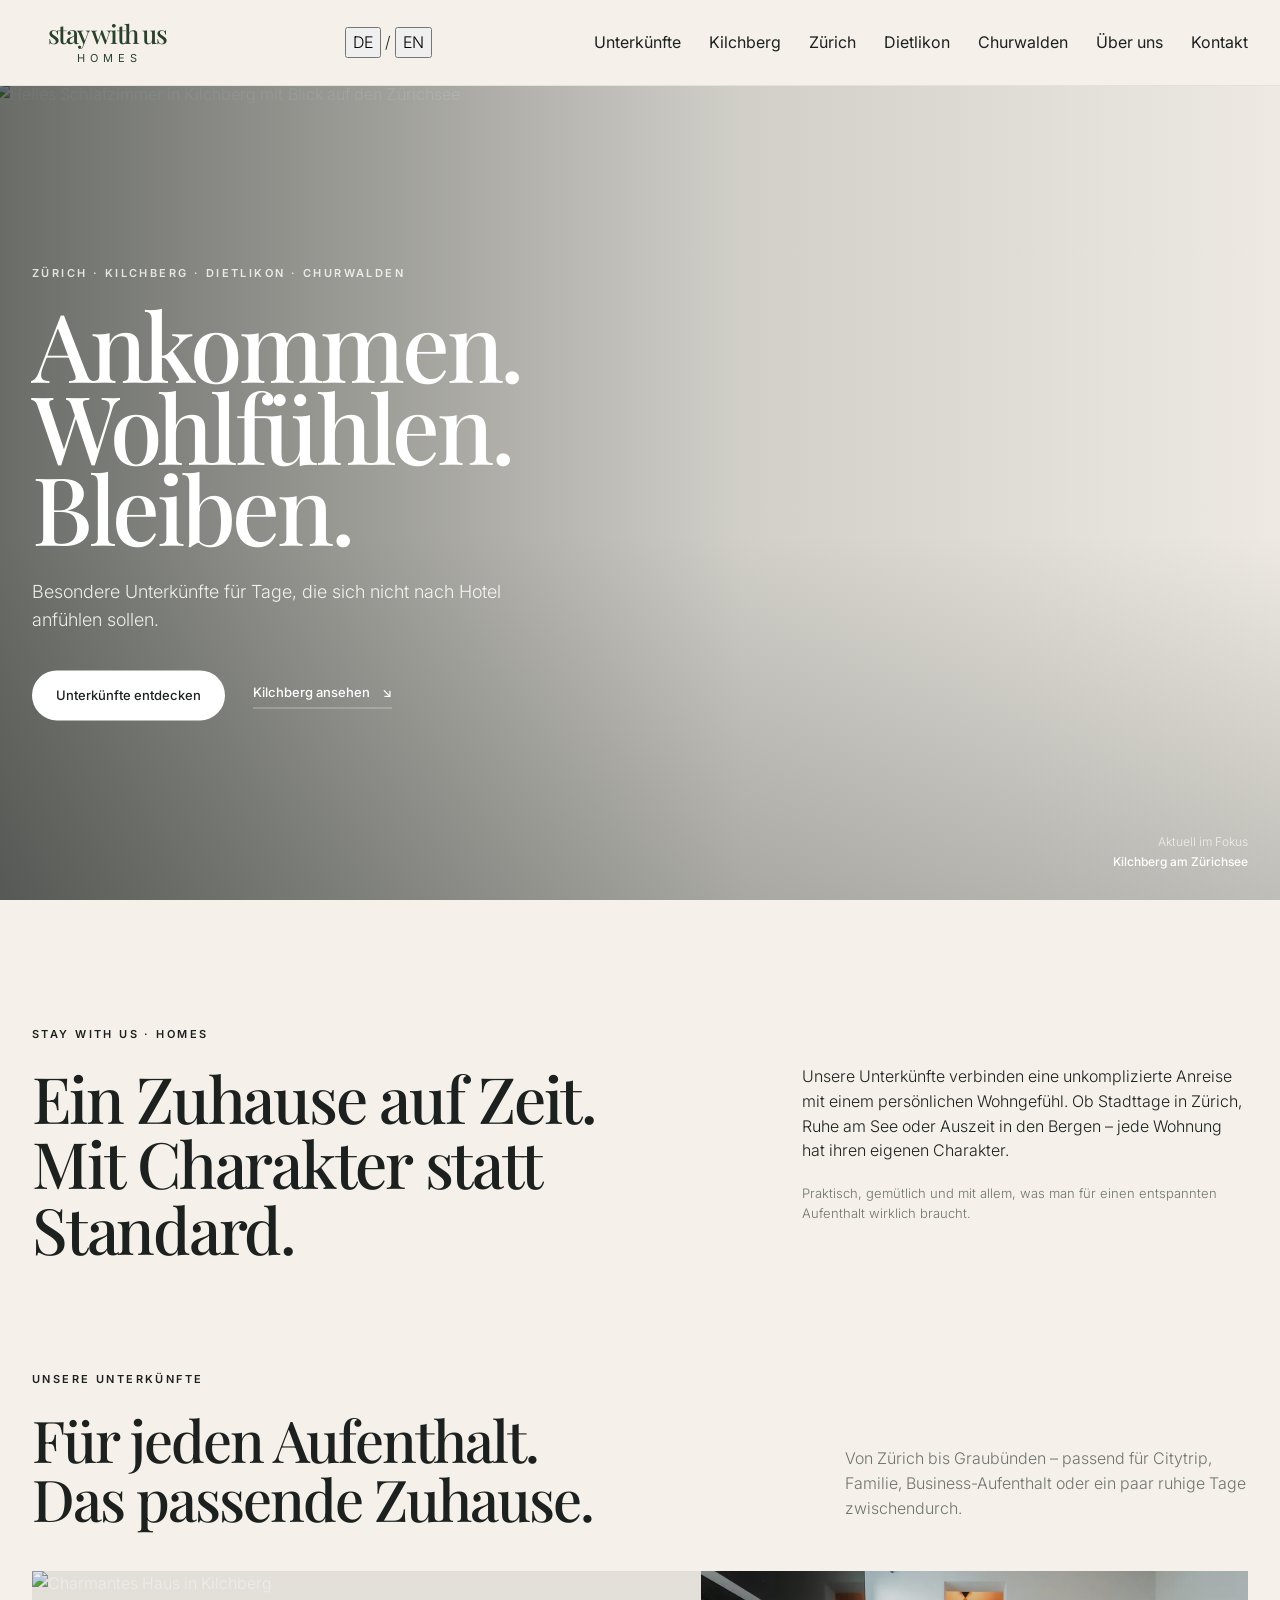
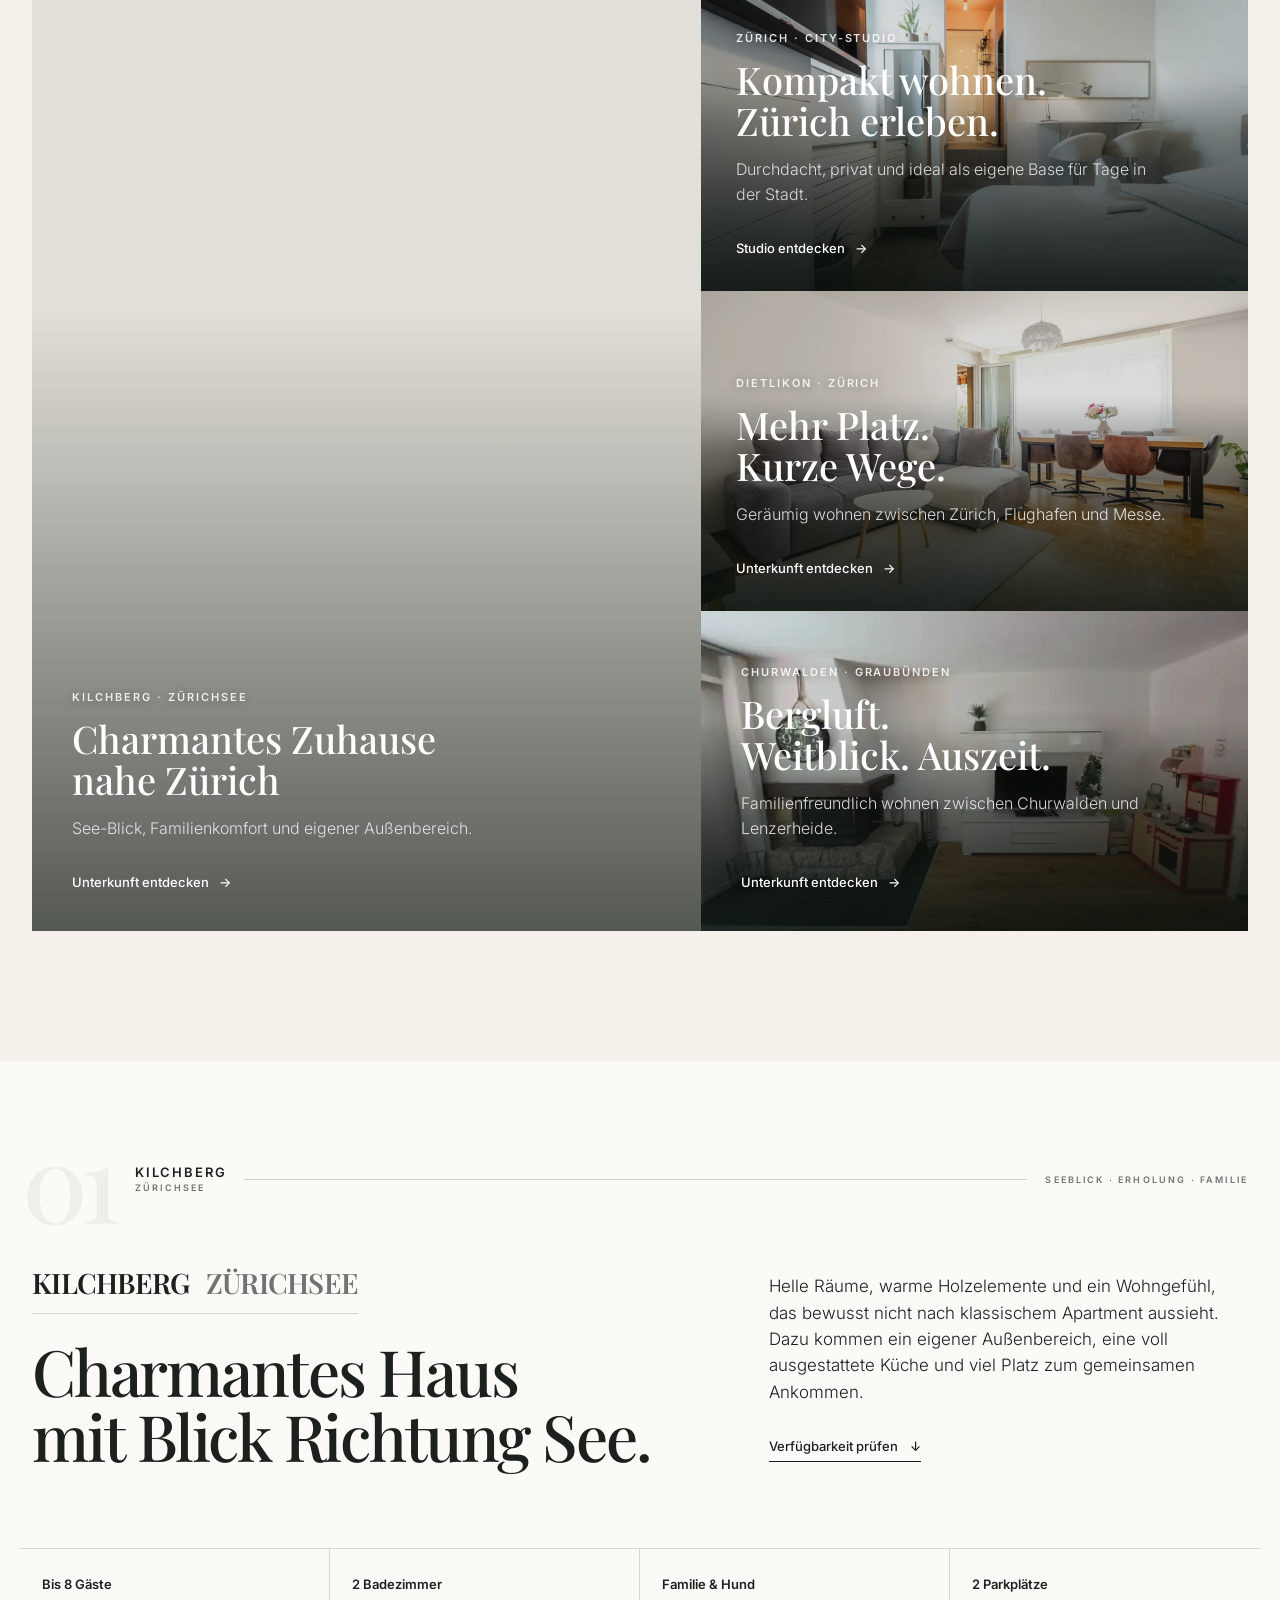
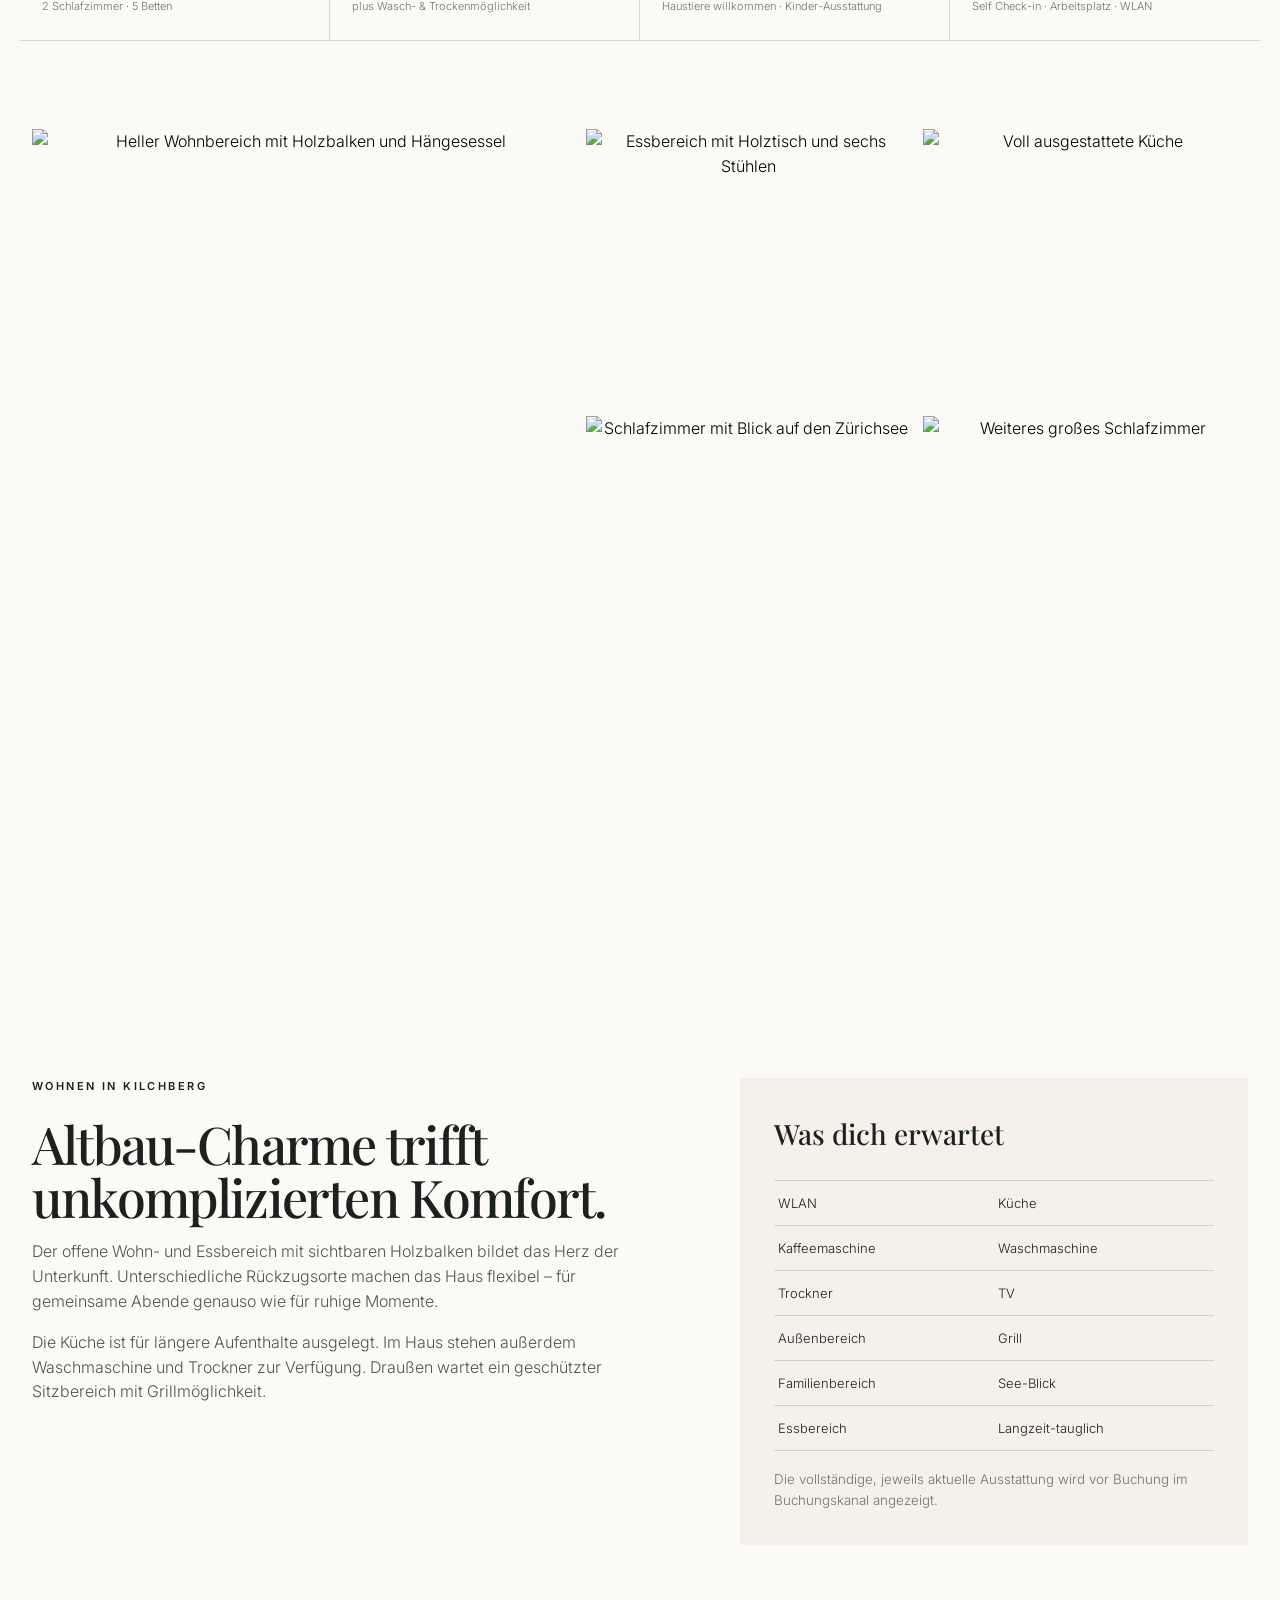
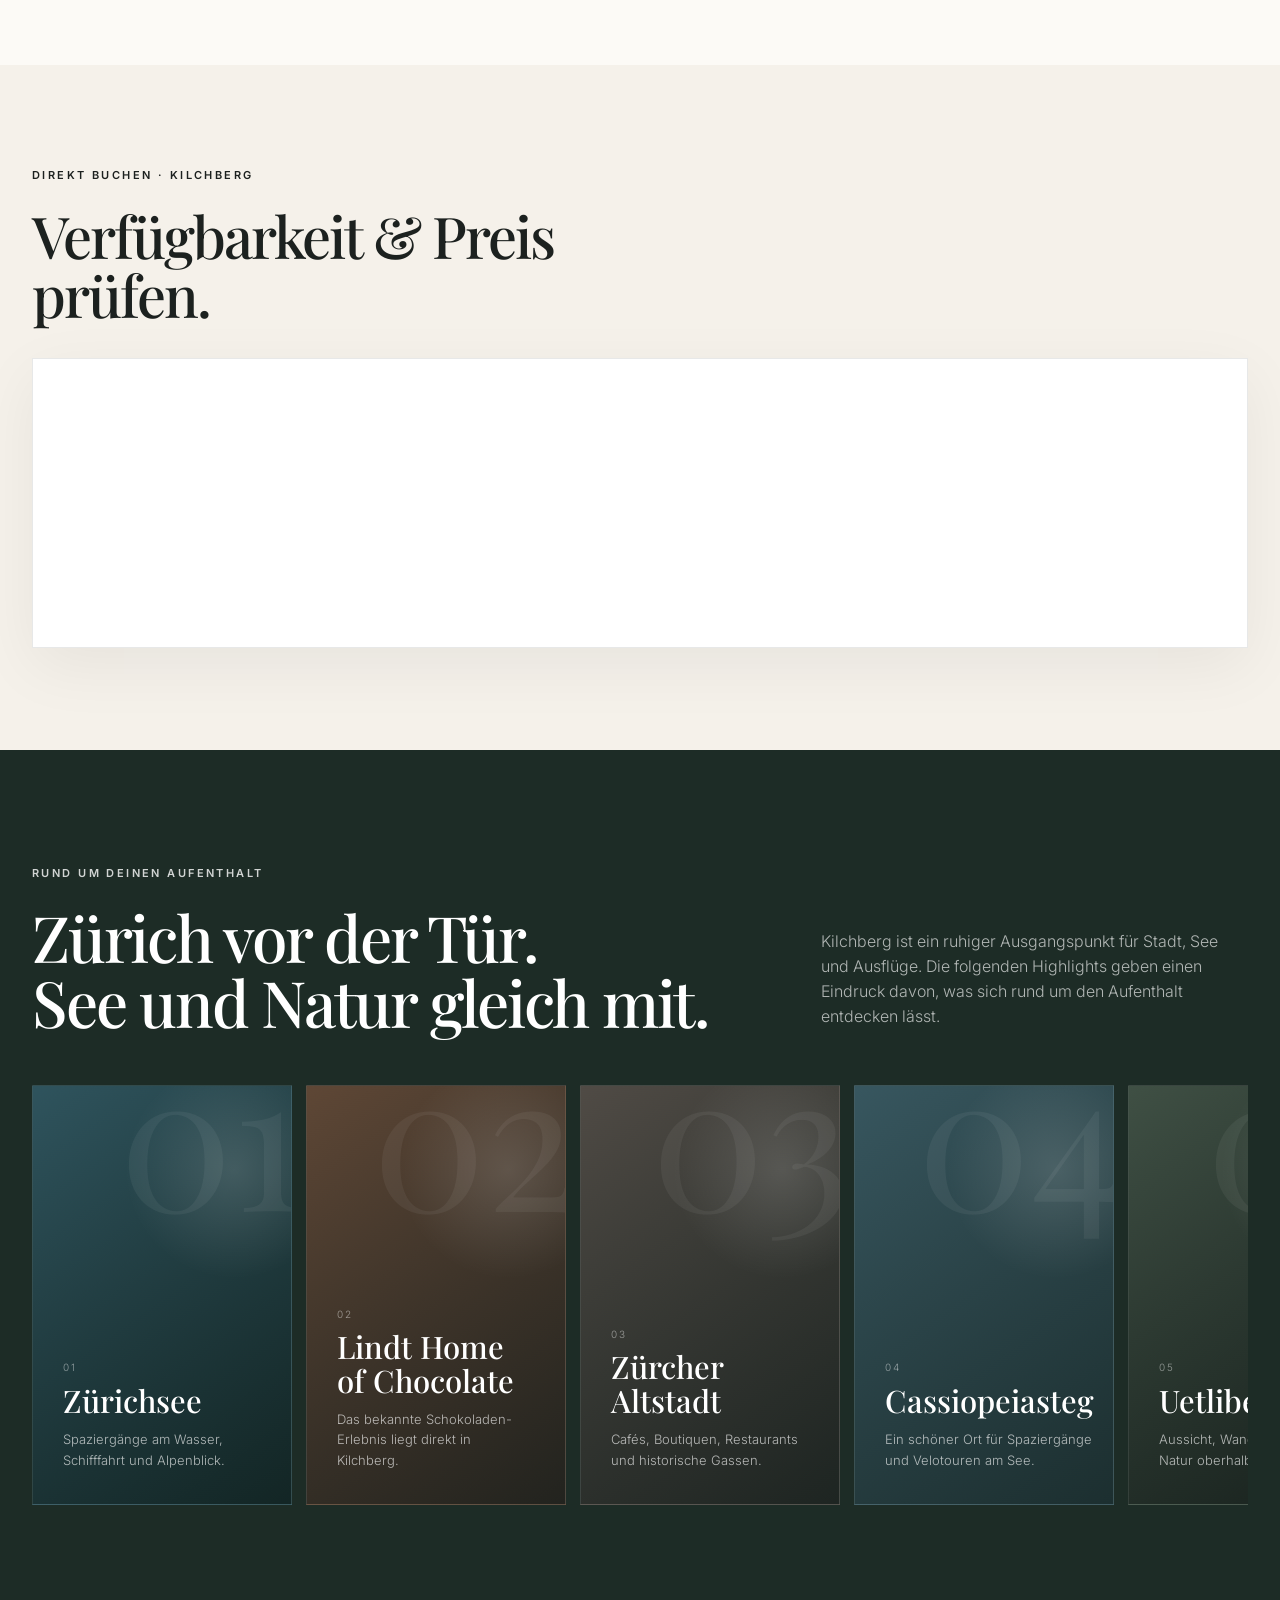
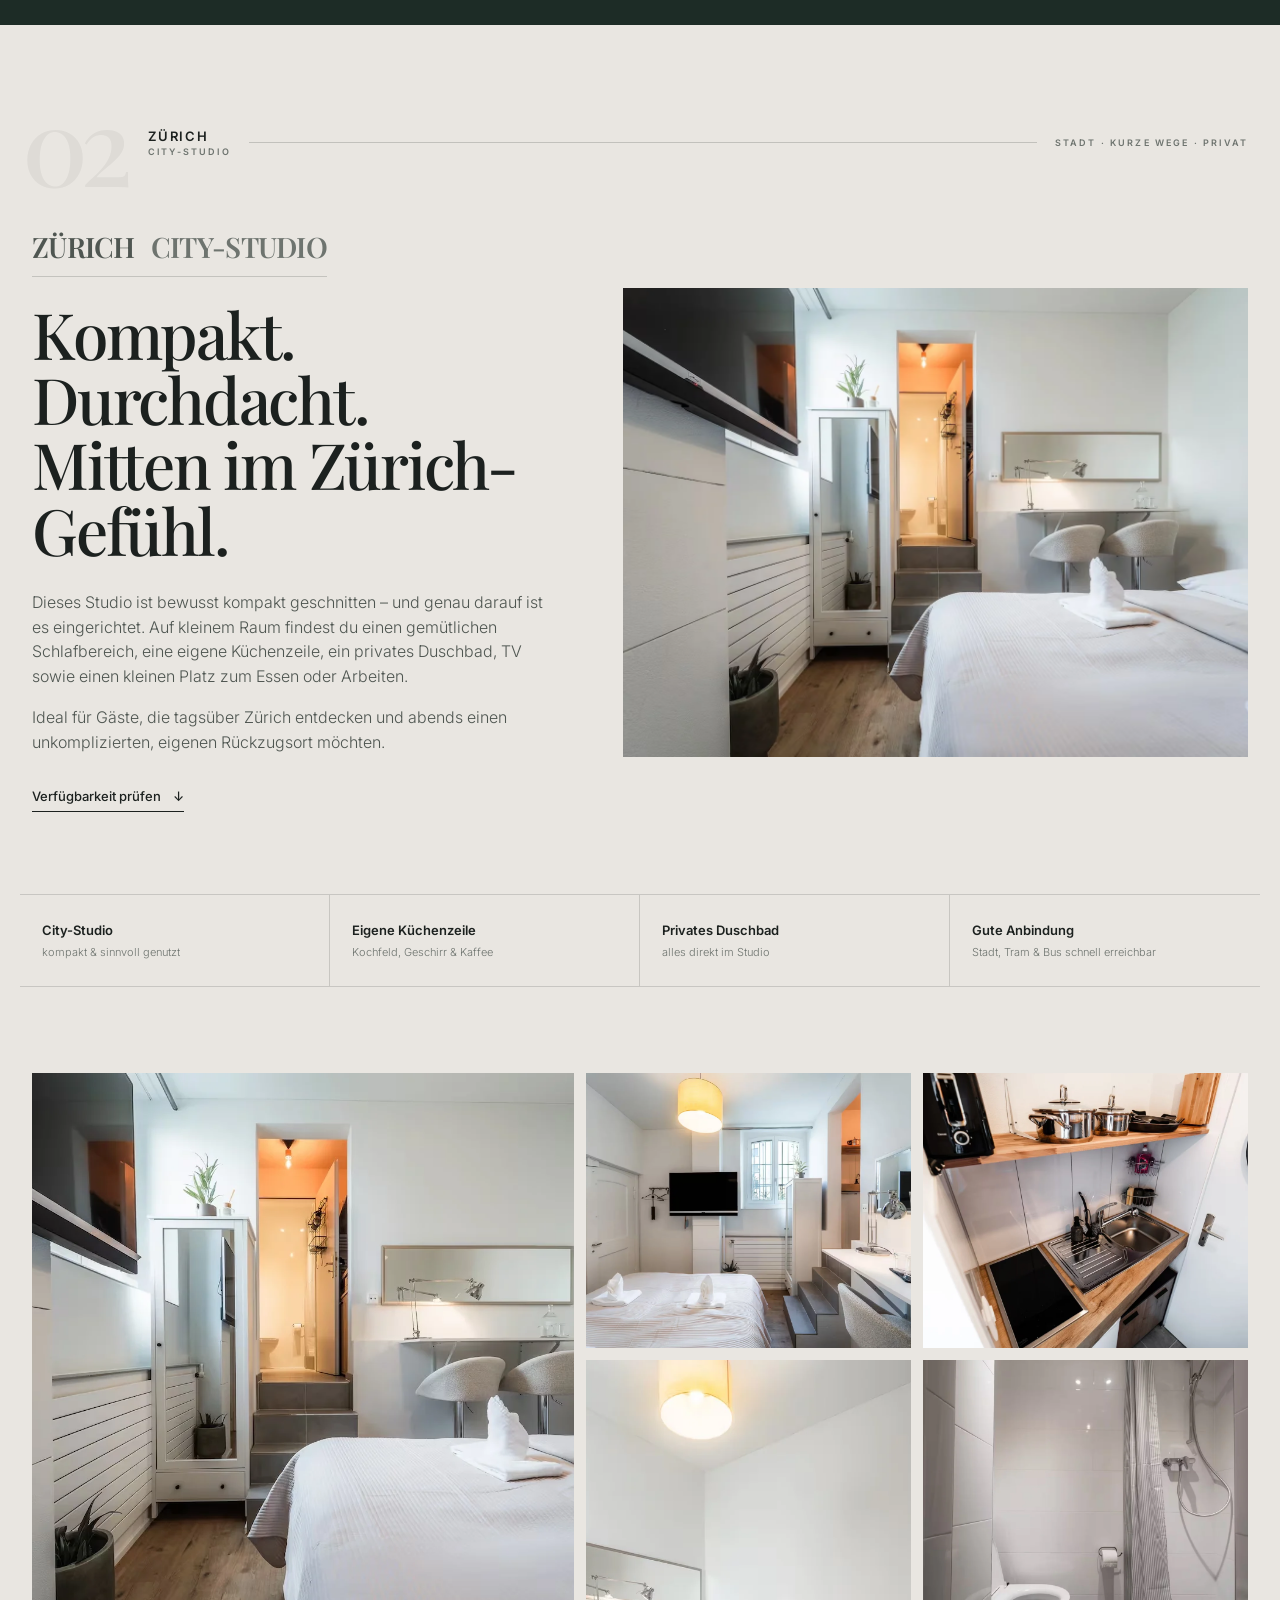
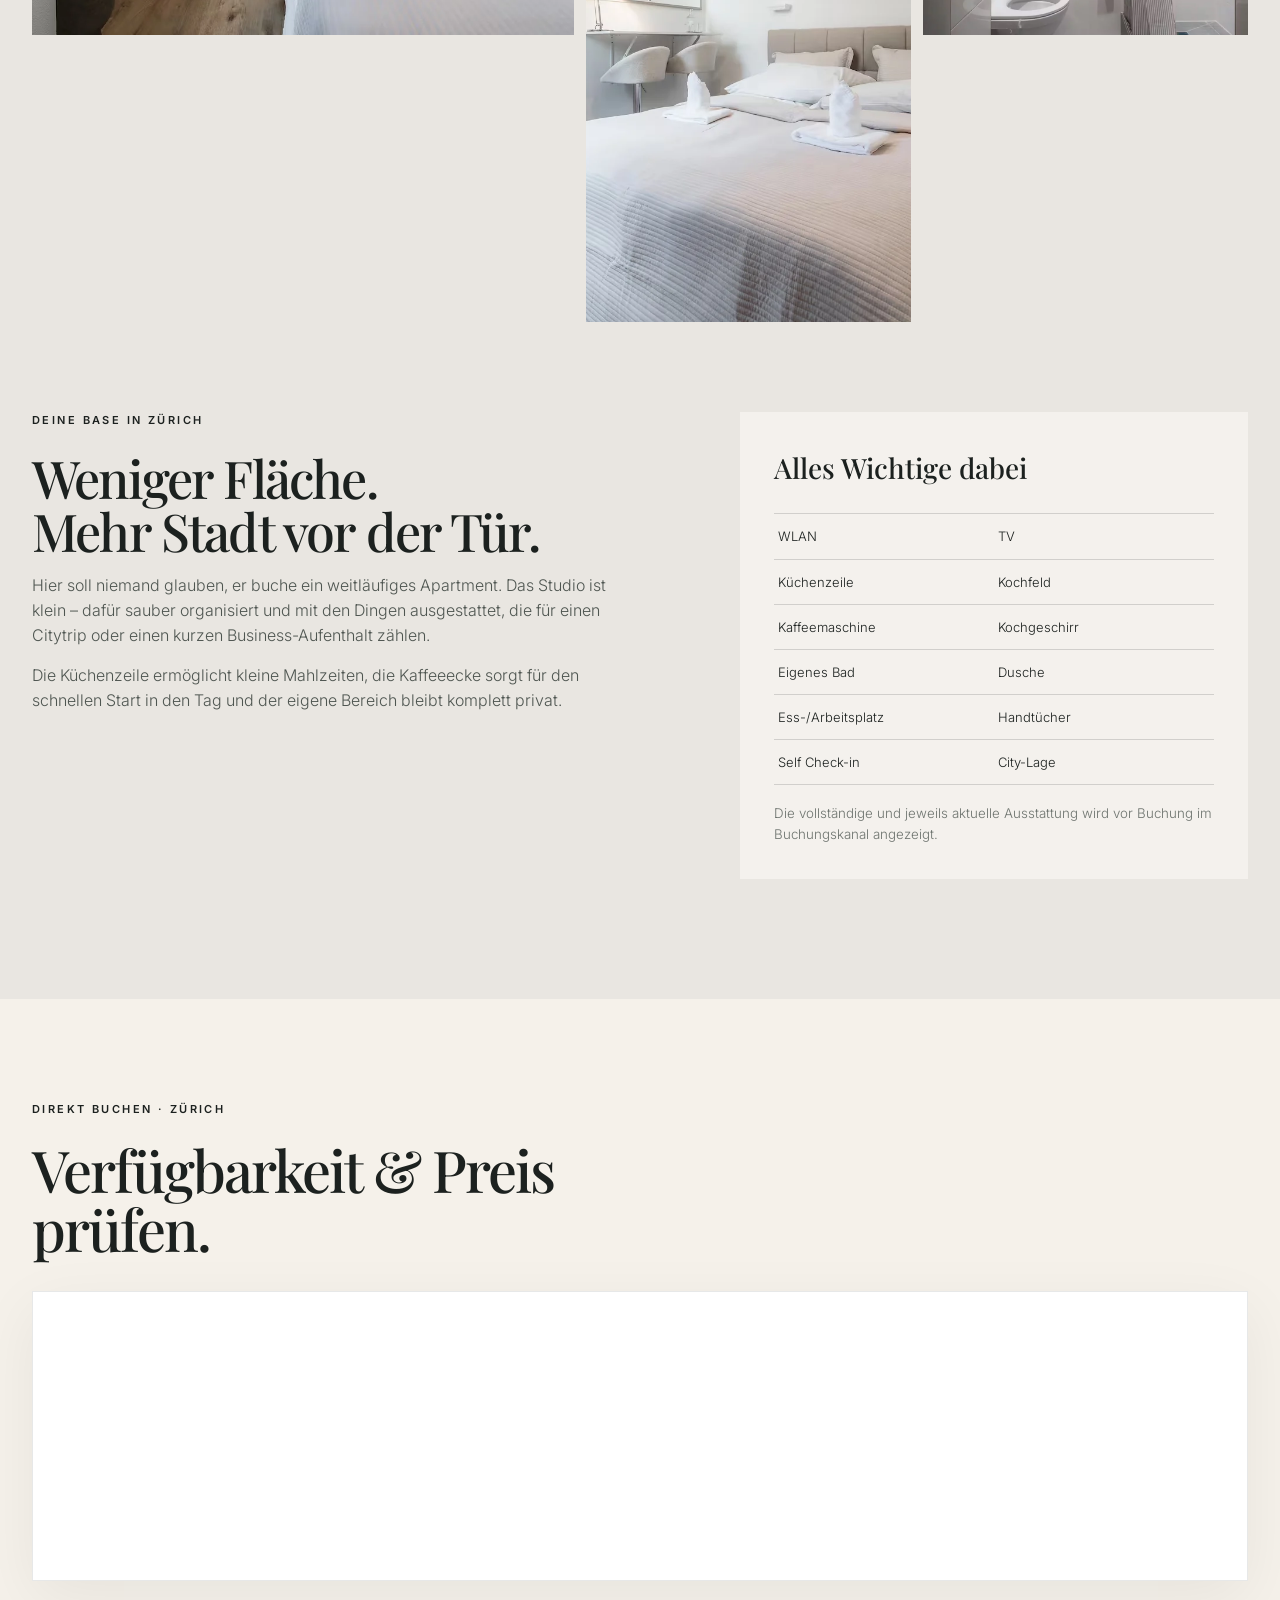
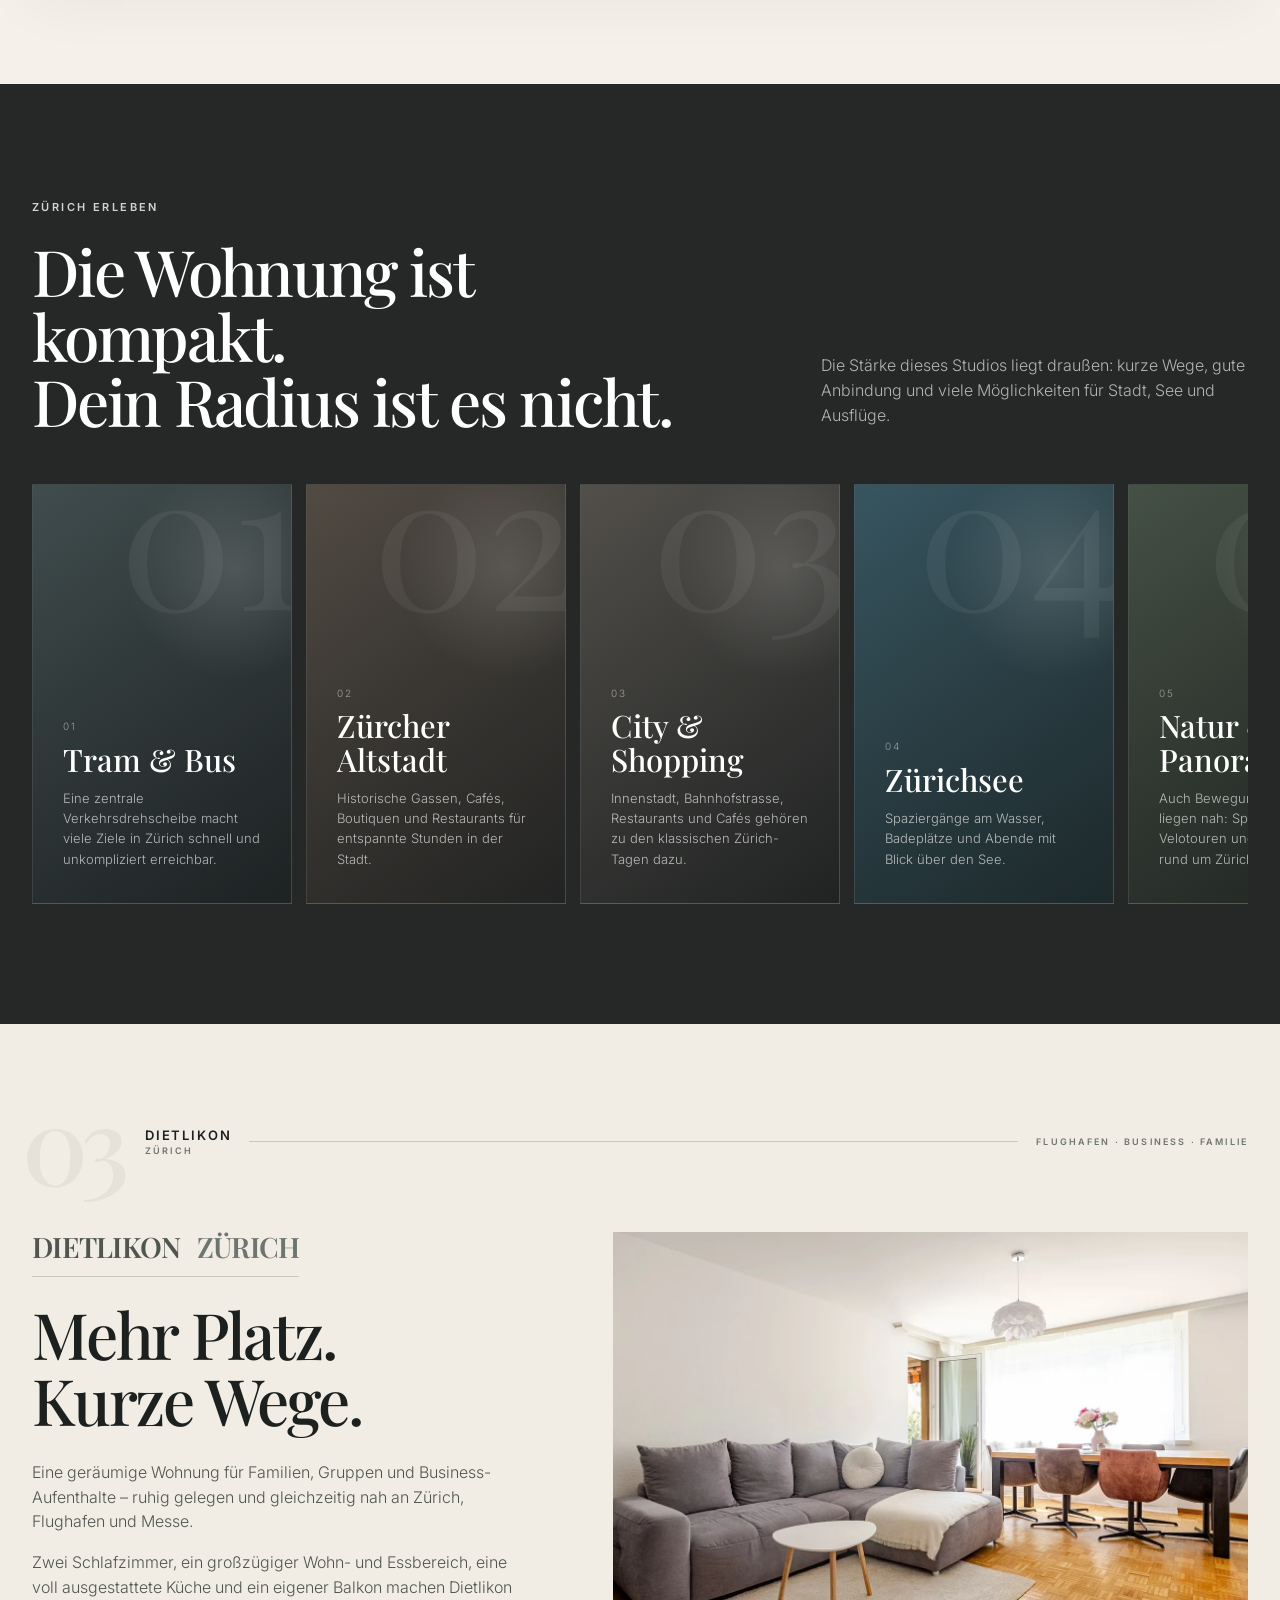
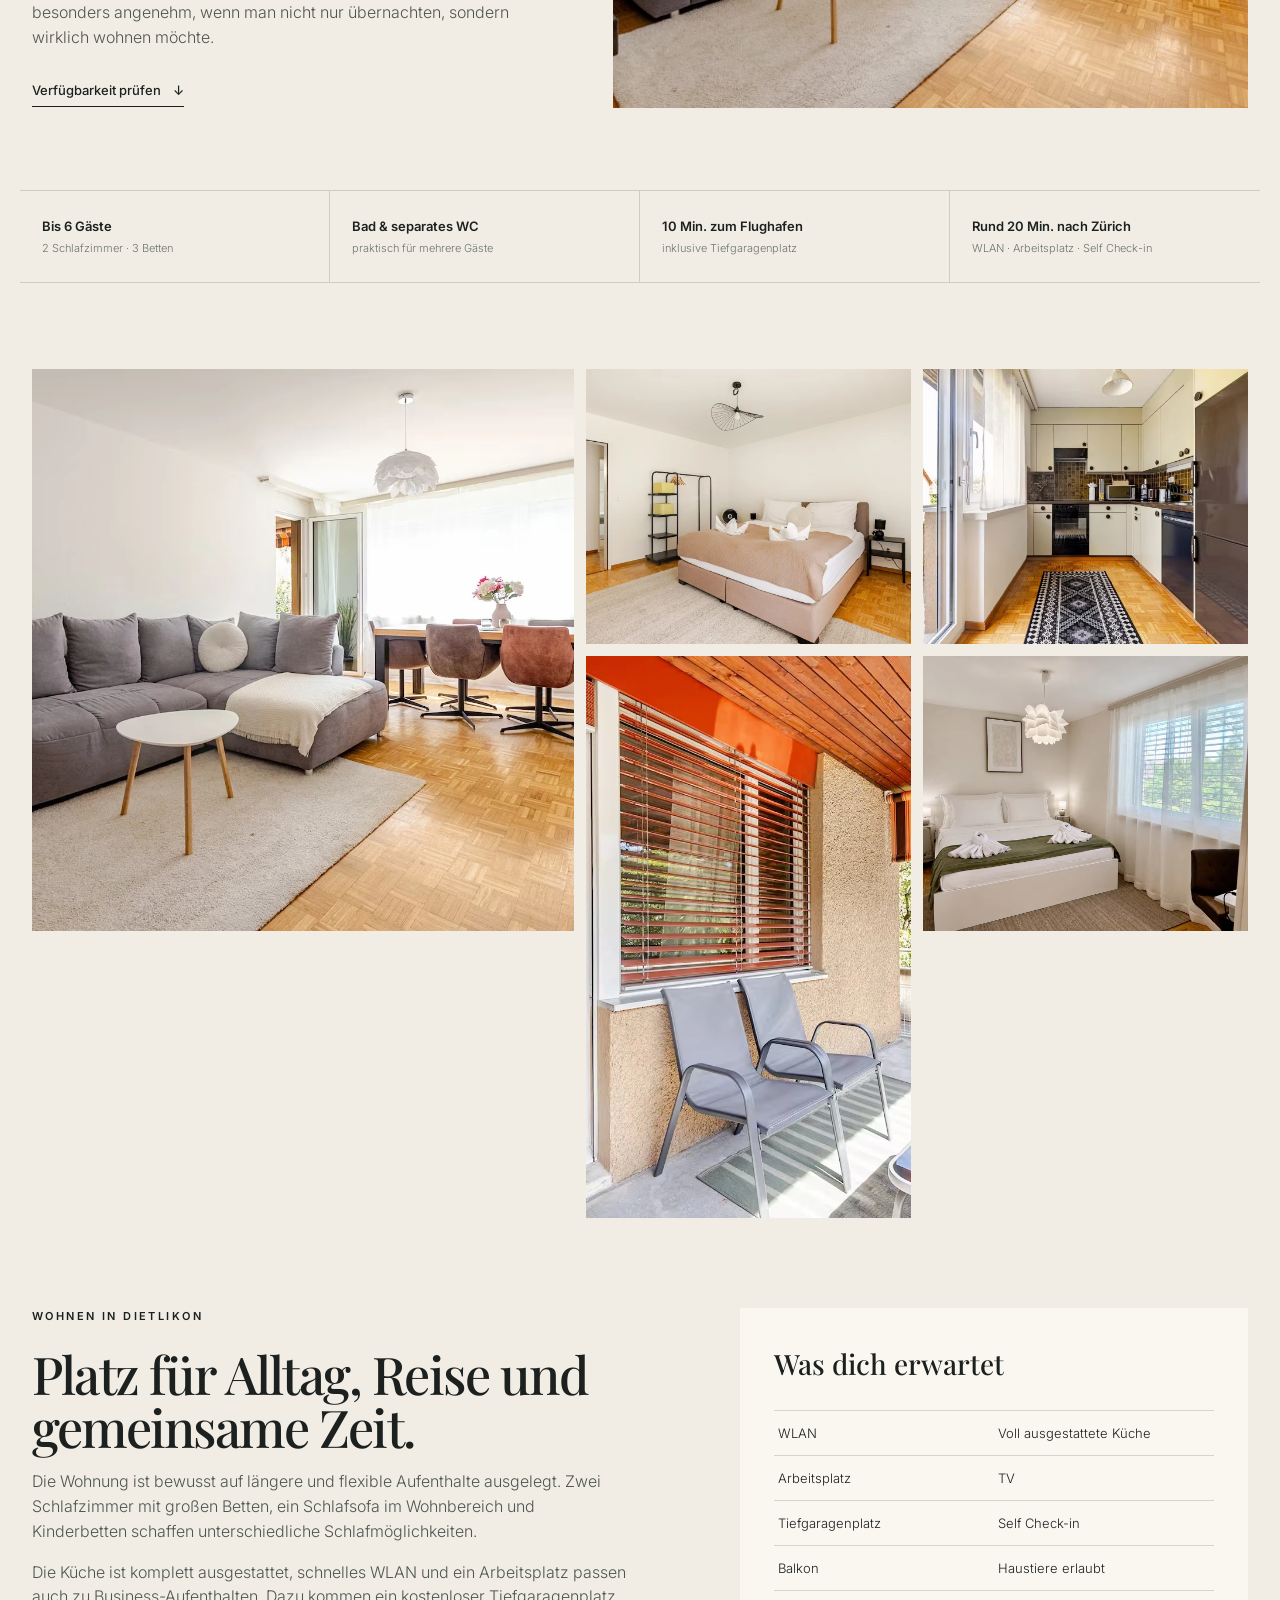
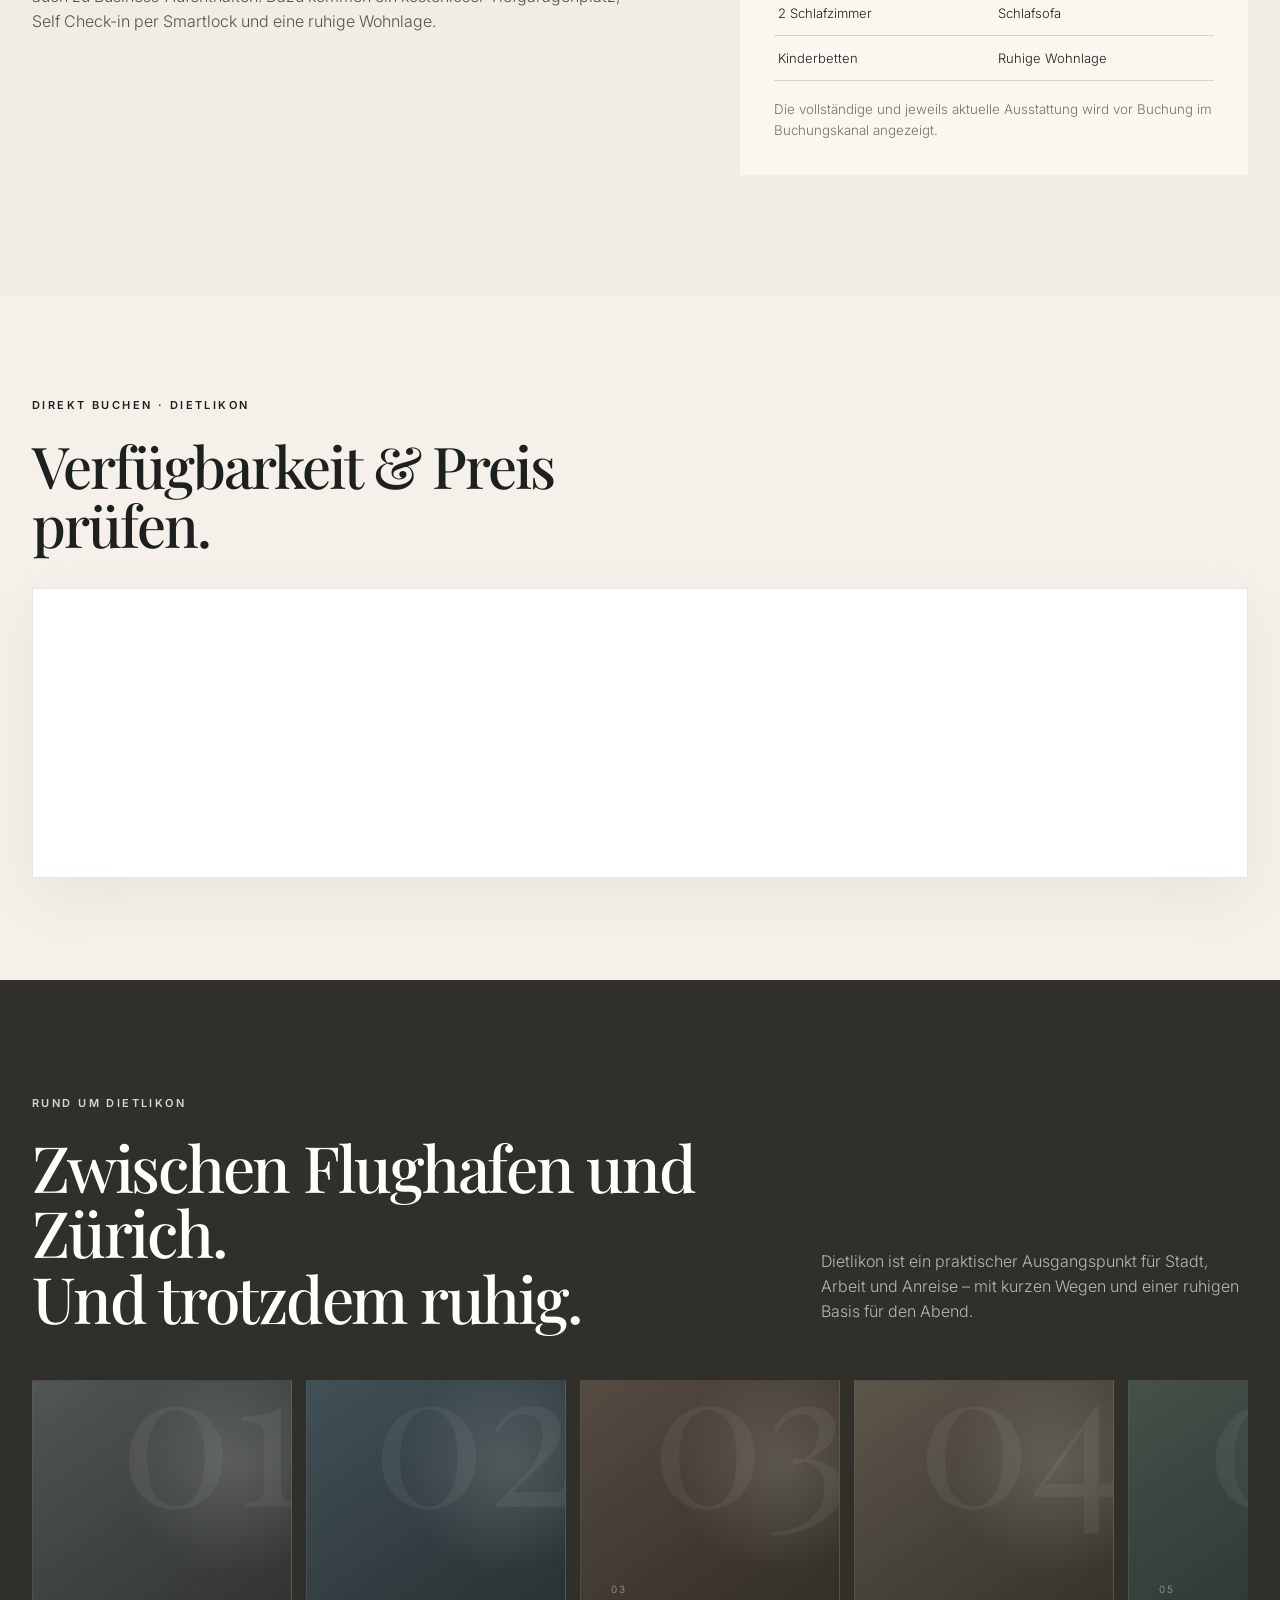
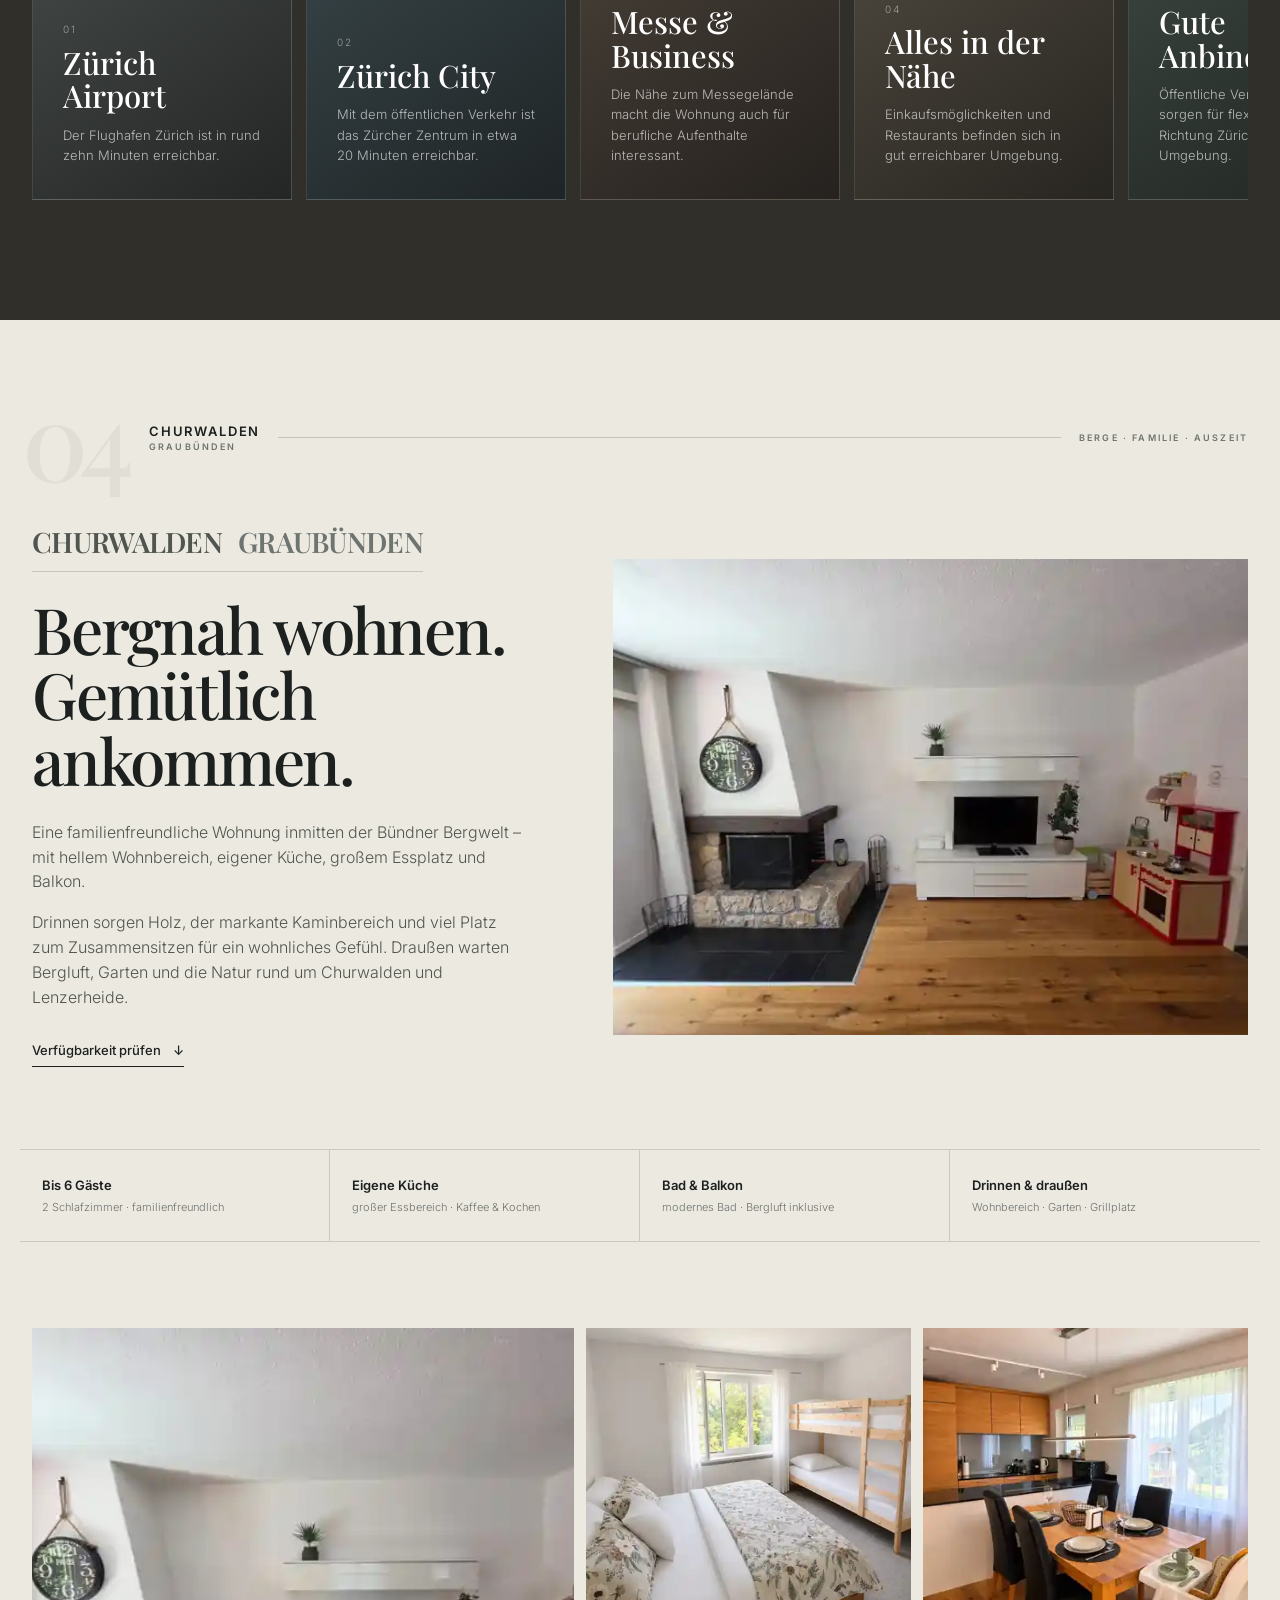
==== commit a58880f5: "Add DE EN language selector to homepage" ====
--- a/index.html
+++ b/index.html
@@ -9,7 +9,7 @@
   <link rel="preconnect" href="https://fonts.googleapis.com">
   <link rel="preconnect" href="https://fonts.gstatic.com" crossorigin>
   <link href="https://fonts.googleapis.com/css2?family=Inter:wght@300;400;500;600&family=Playfair+Display:wght@500;600&display=swap" rel="stylesheet">
-  <link rel="stylesheet" href="style.css?v=20260921-31">
+  <link rel="stylesheet" href="style.css?v=20260921-32">
   <!-- pages-refresh-20260920-2 -->
 </head>
 <body>
@@ -20,7 +20,14 @@
         <span class="brand-homes">HOMES</span>
       </span>
     </a>
-    <button class="menu-toggle" aria-expanded="false" aria-controls="main-nav">Menü</button>
+    <div class="header-actions">
+      <div class="language-switch" aria-label="Sprache wählen">
+        <button type="button" class="language-option is-active" data-lang="de" aria-pressed="true">DE</button>
+        <span aria-hidden="true">/</span>
+        <button type="button" class="language-option" data-lang="en" aria-pressed="false">EN</button>
+      </div>
+      <button class="menu-toggle" aria-expanded="false" aria-controls="main-nav">Menü</button>
+    </div>
     <nav id="main-nav" class="main-nav" aria-label="Hauptnavigation">
       <a href="#unterkuenfte">Unterkünfte</a>
       <a href="#kilchberg">Kilchberg</a>
@@ -656,6 +663,6 @@
     <button class="lightbox-next" aria-label="Nächstes Bild">→</button>
     <span id="lightbox-counter"></span>
   </dialog>
-  <script src="script.js?v=20260921-02"></script>
+  <script src="script.js?v=20260921-03"></script>
 </body>
 </html>
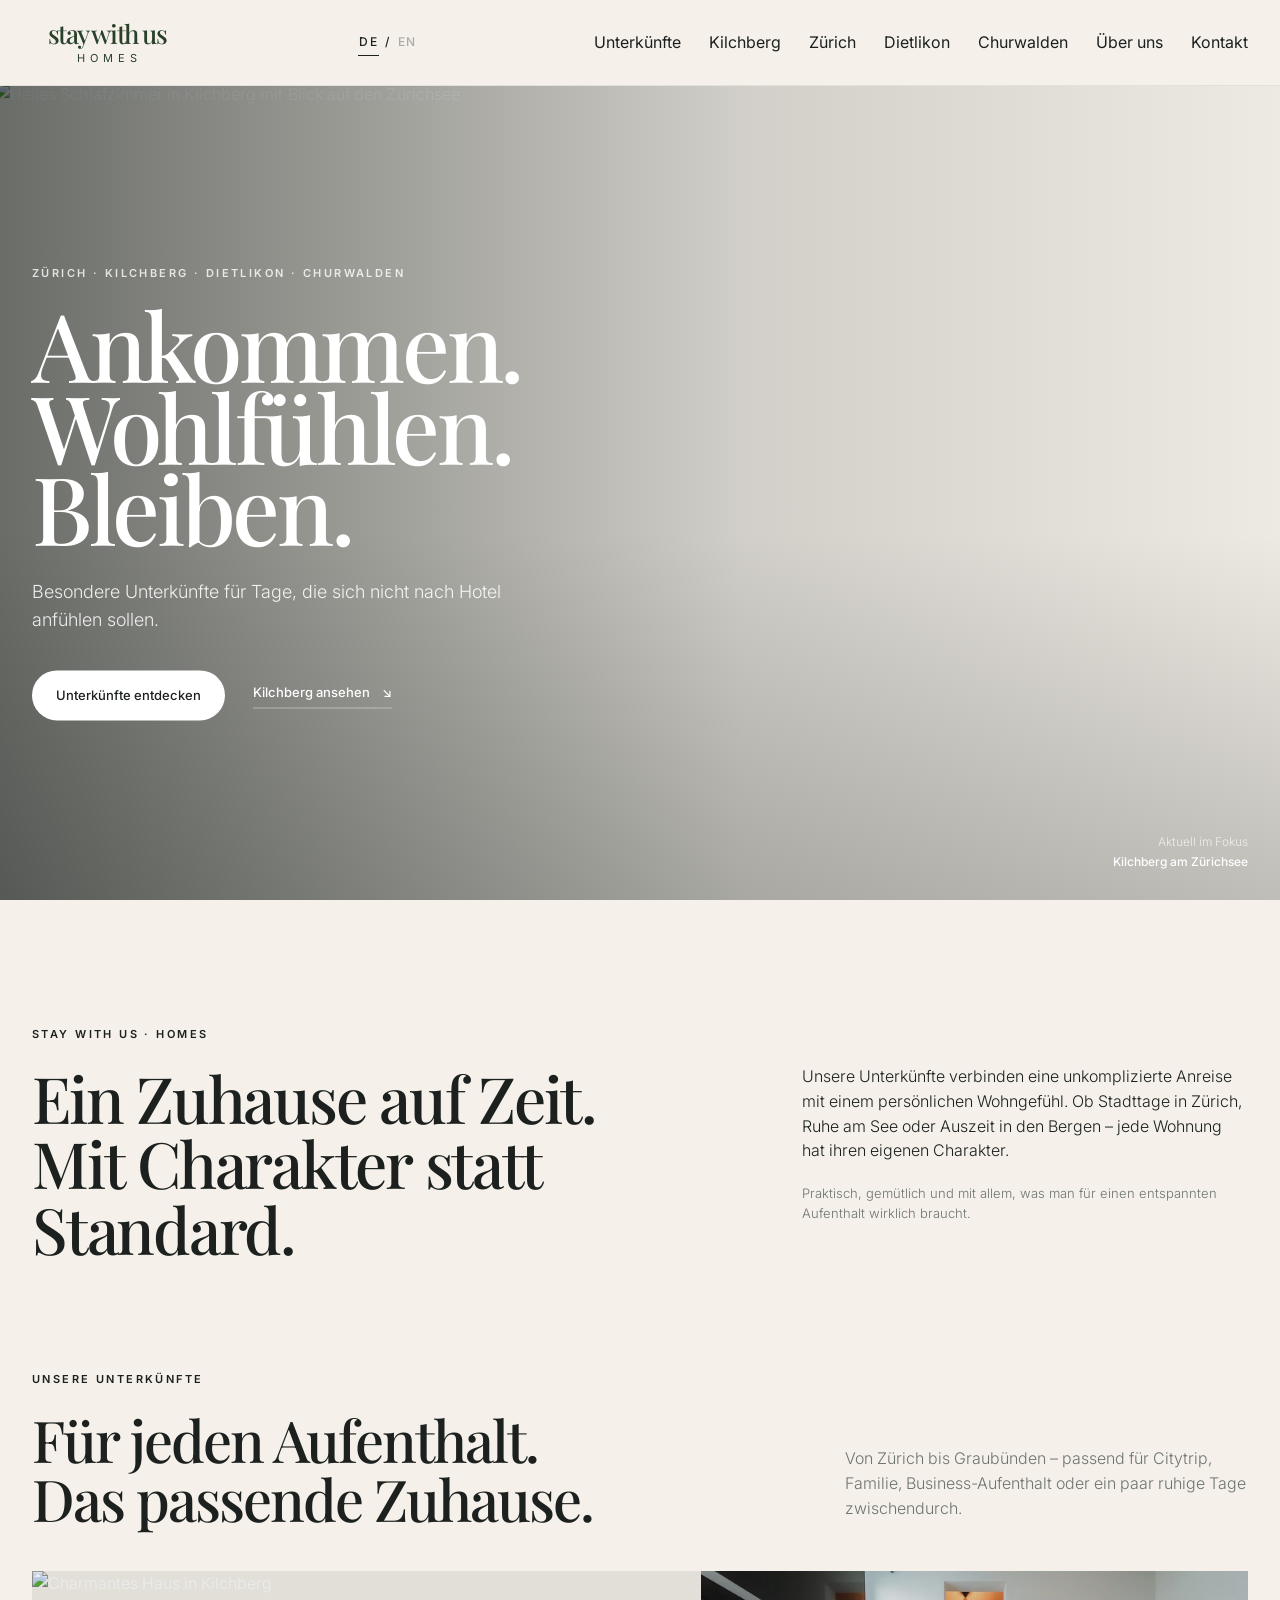
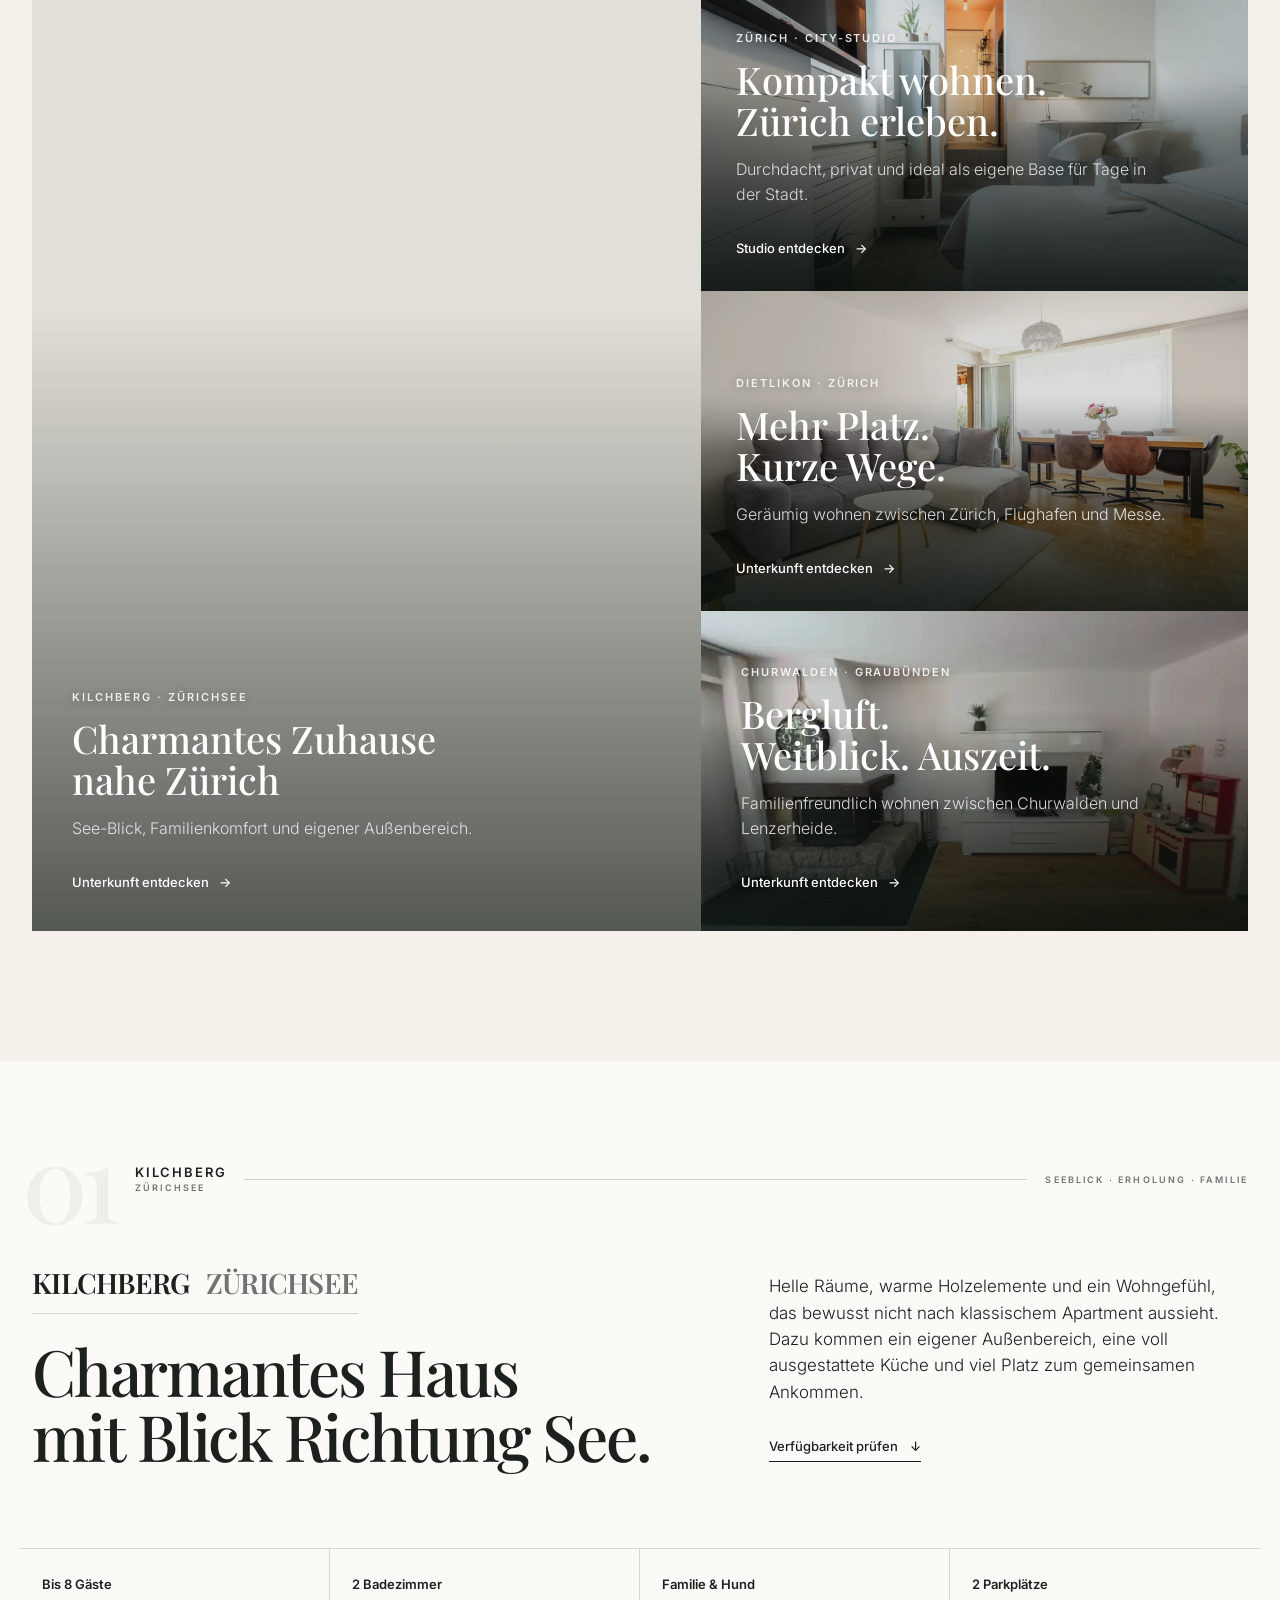
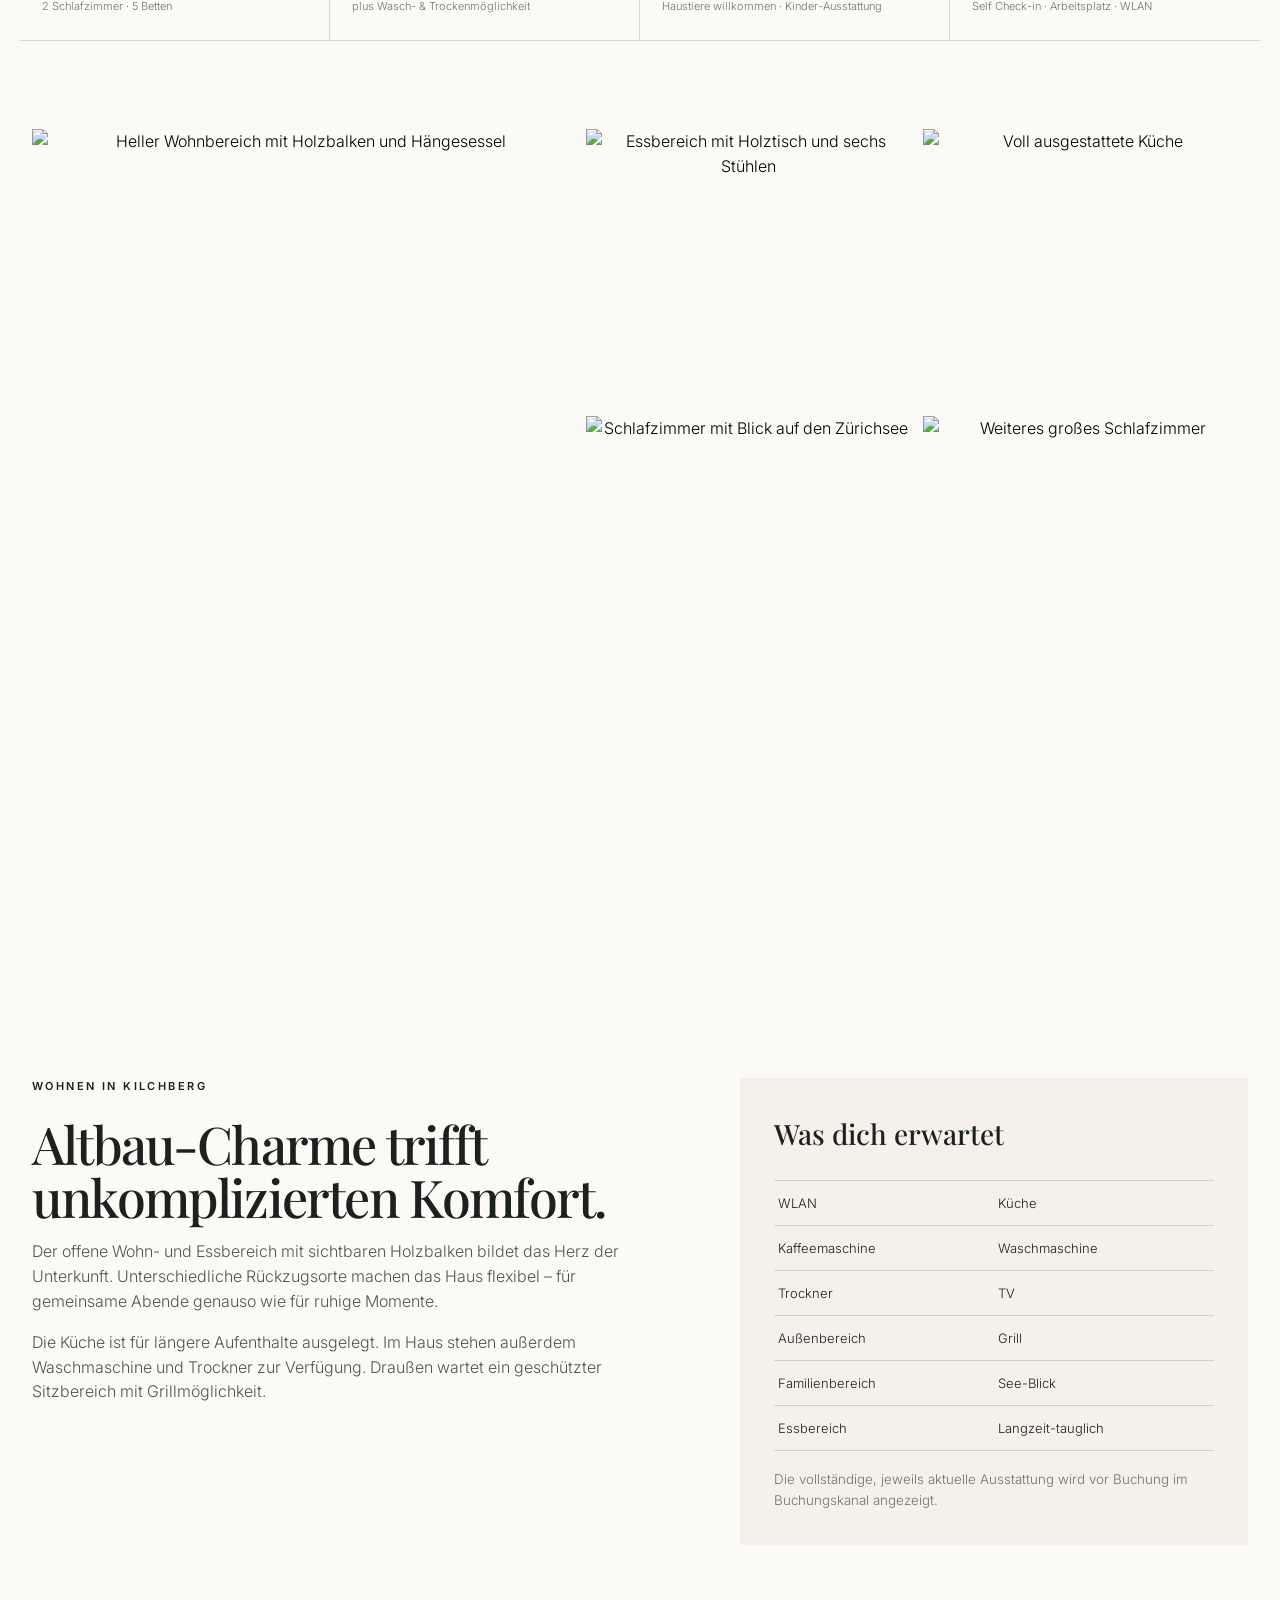
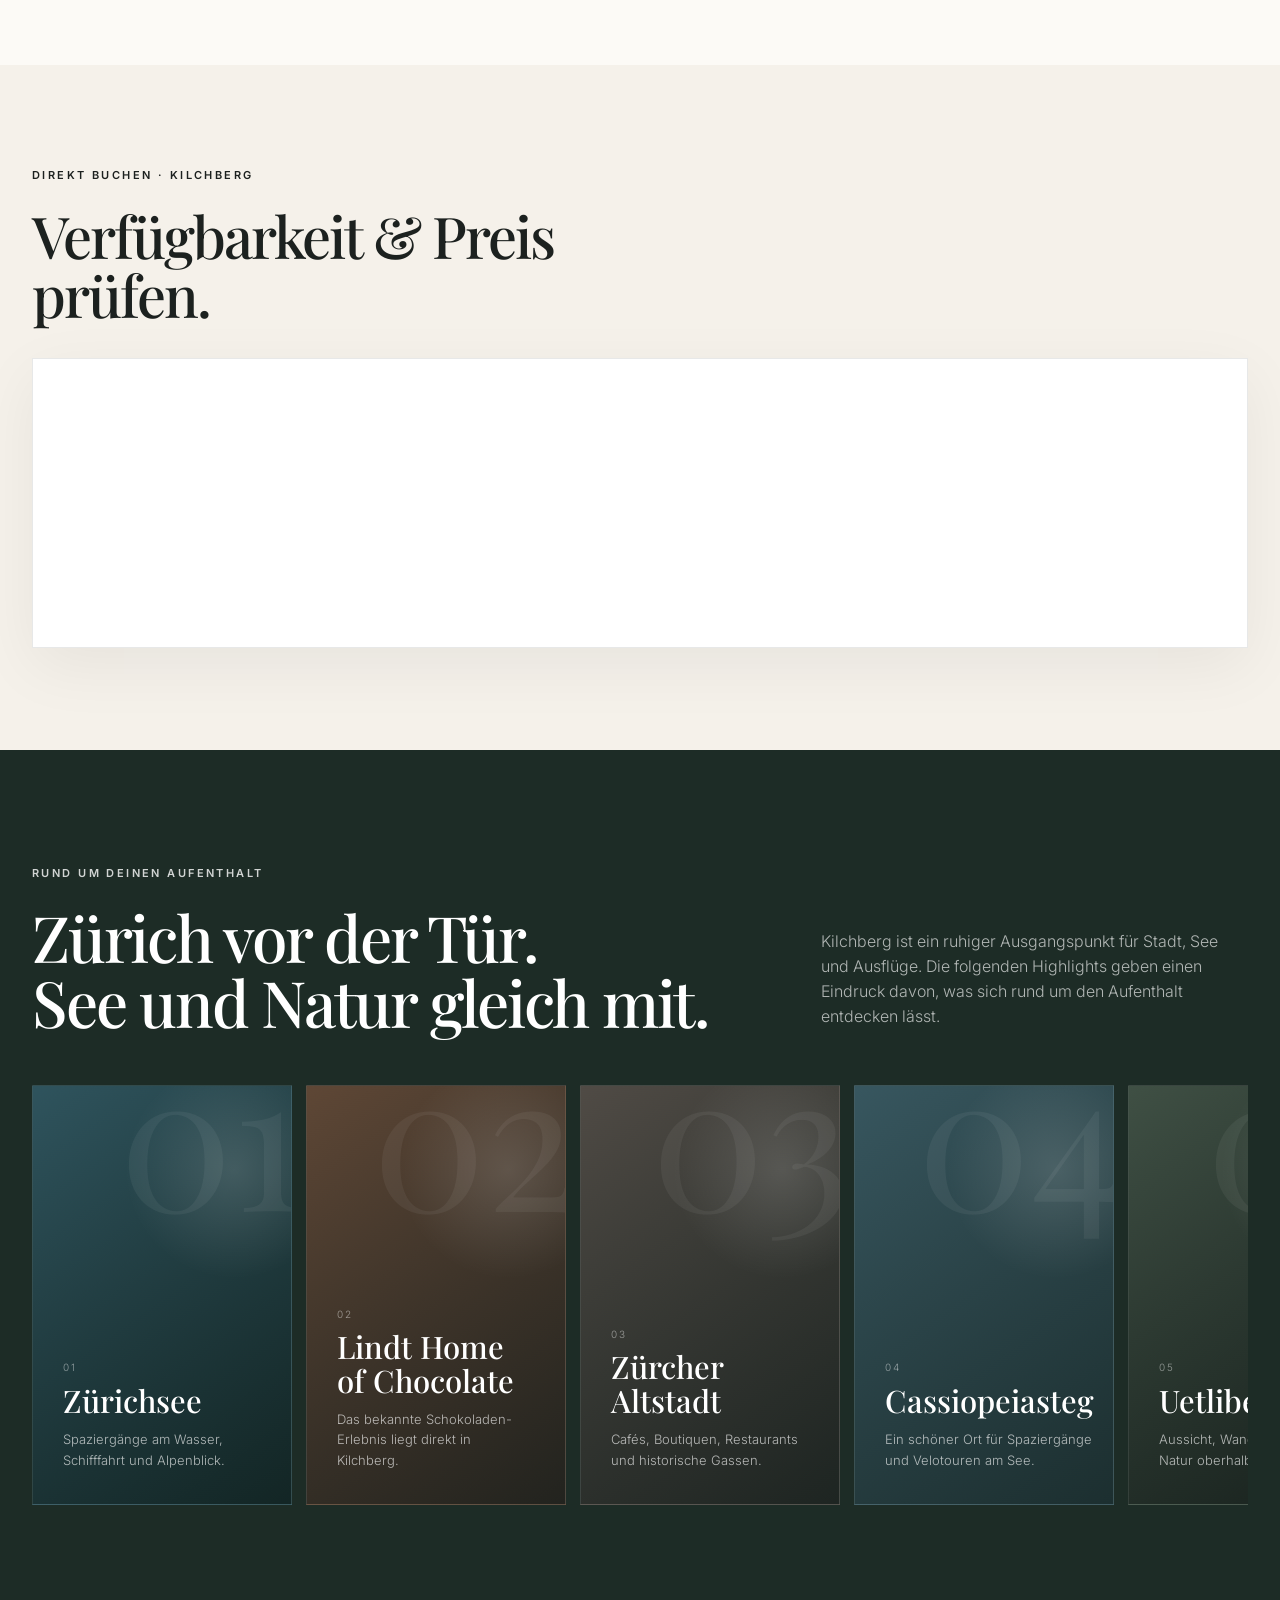
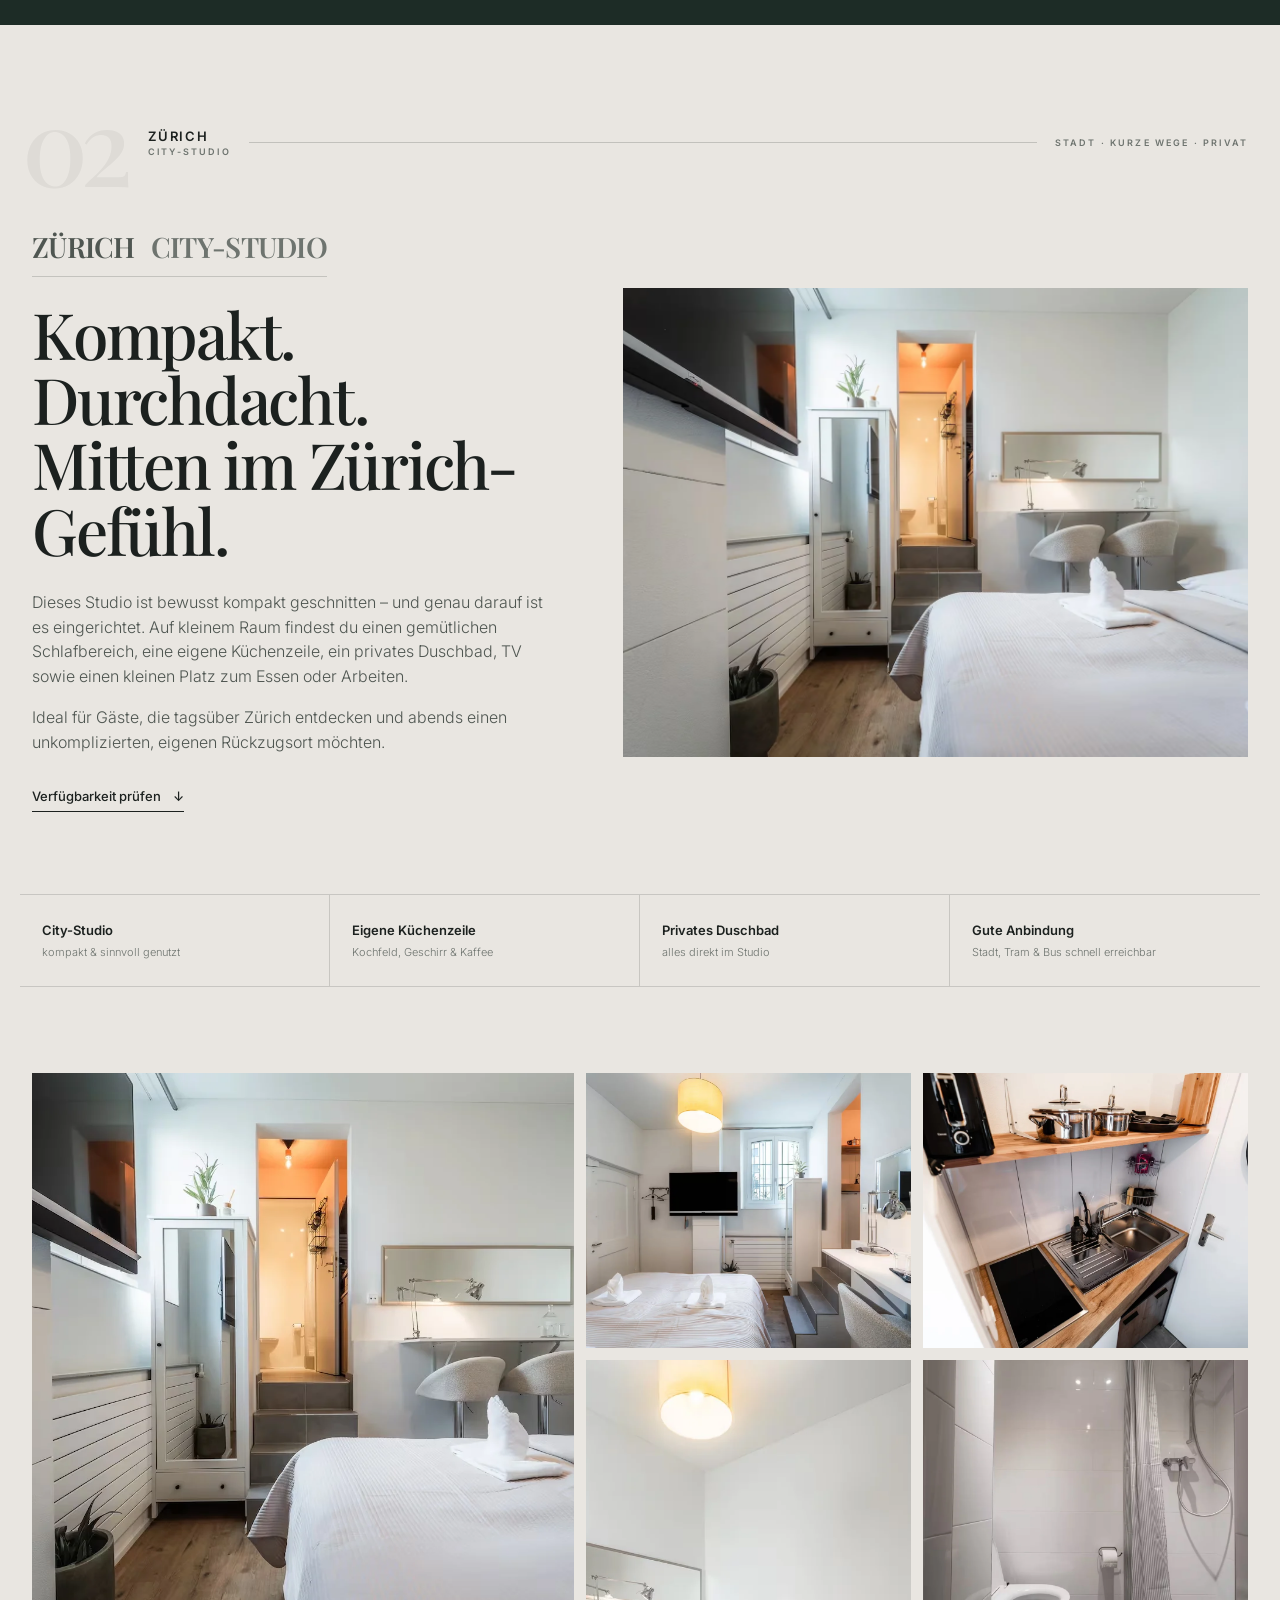
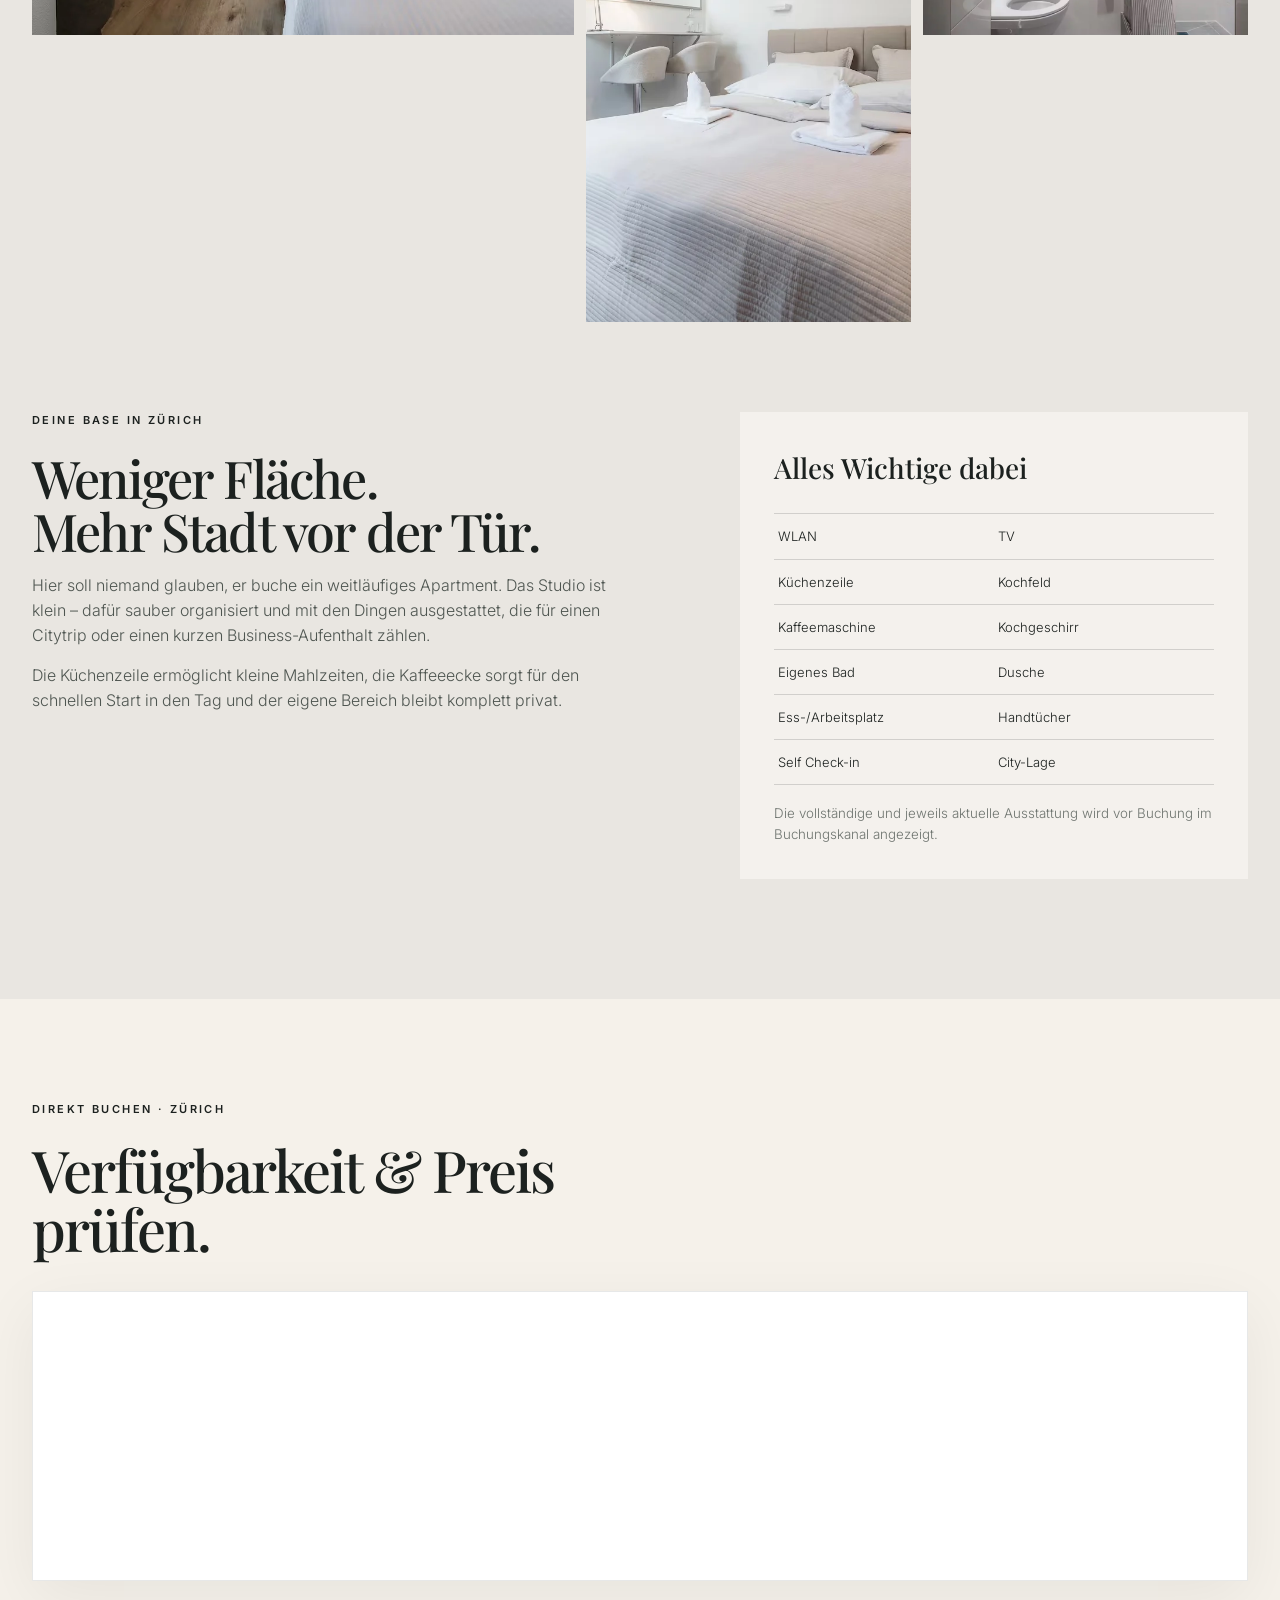
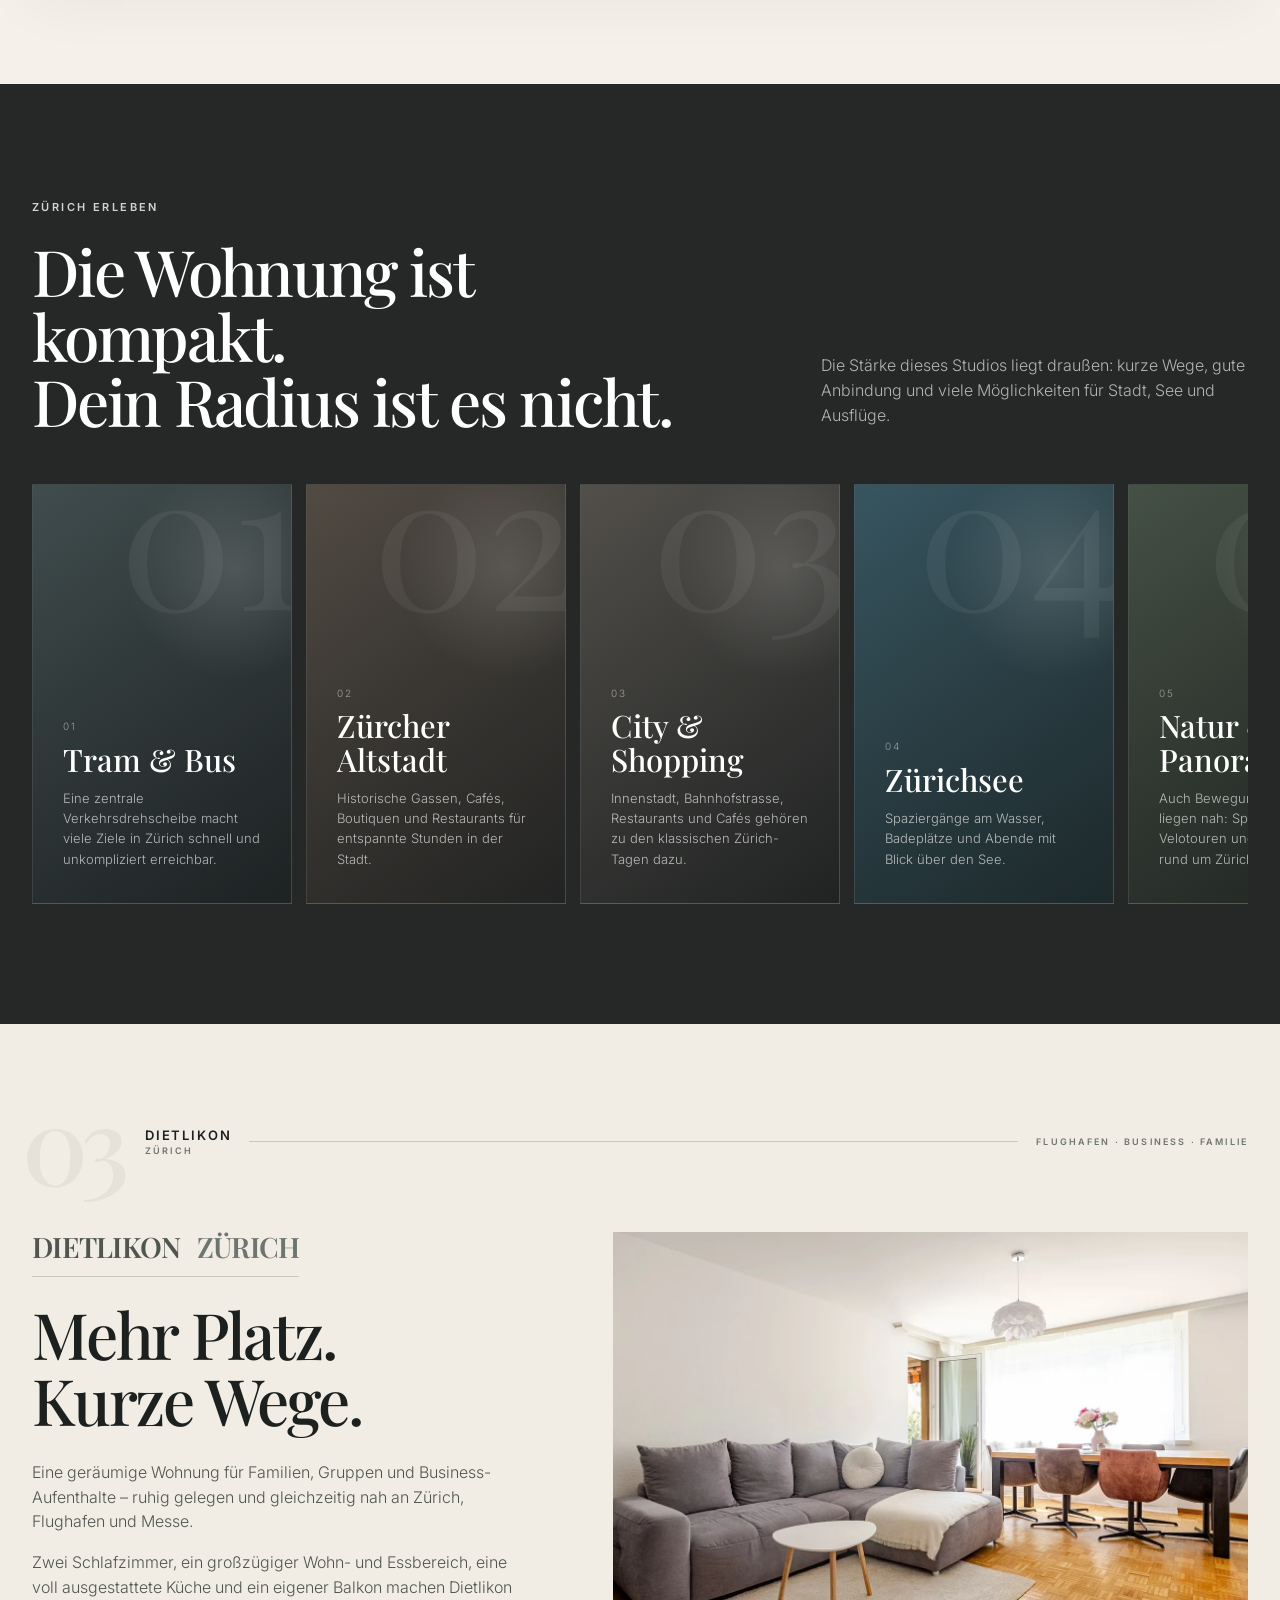
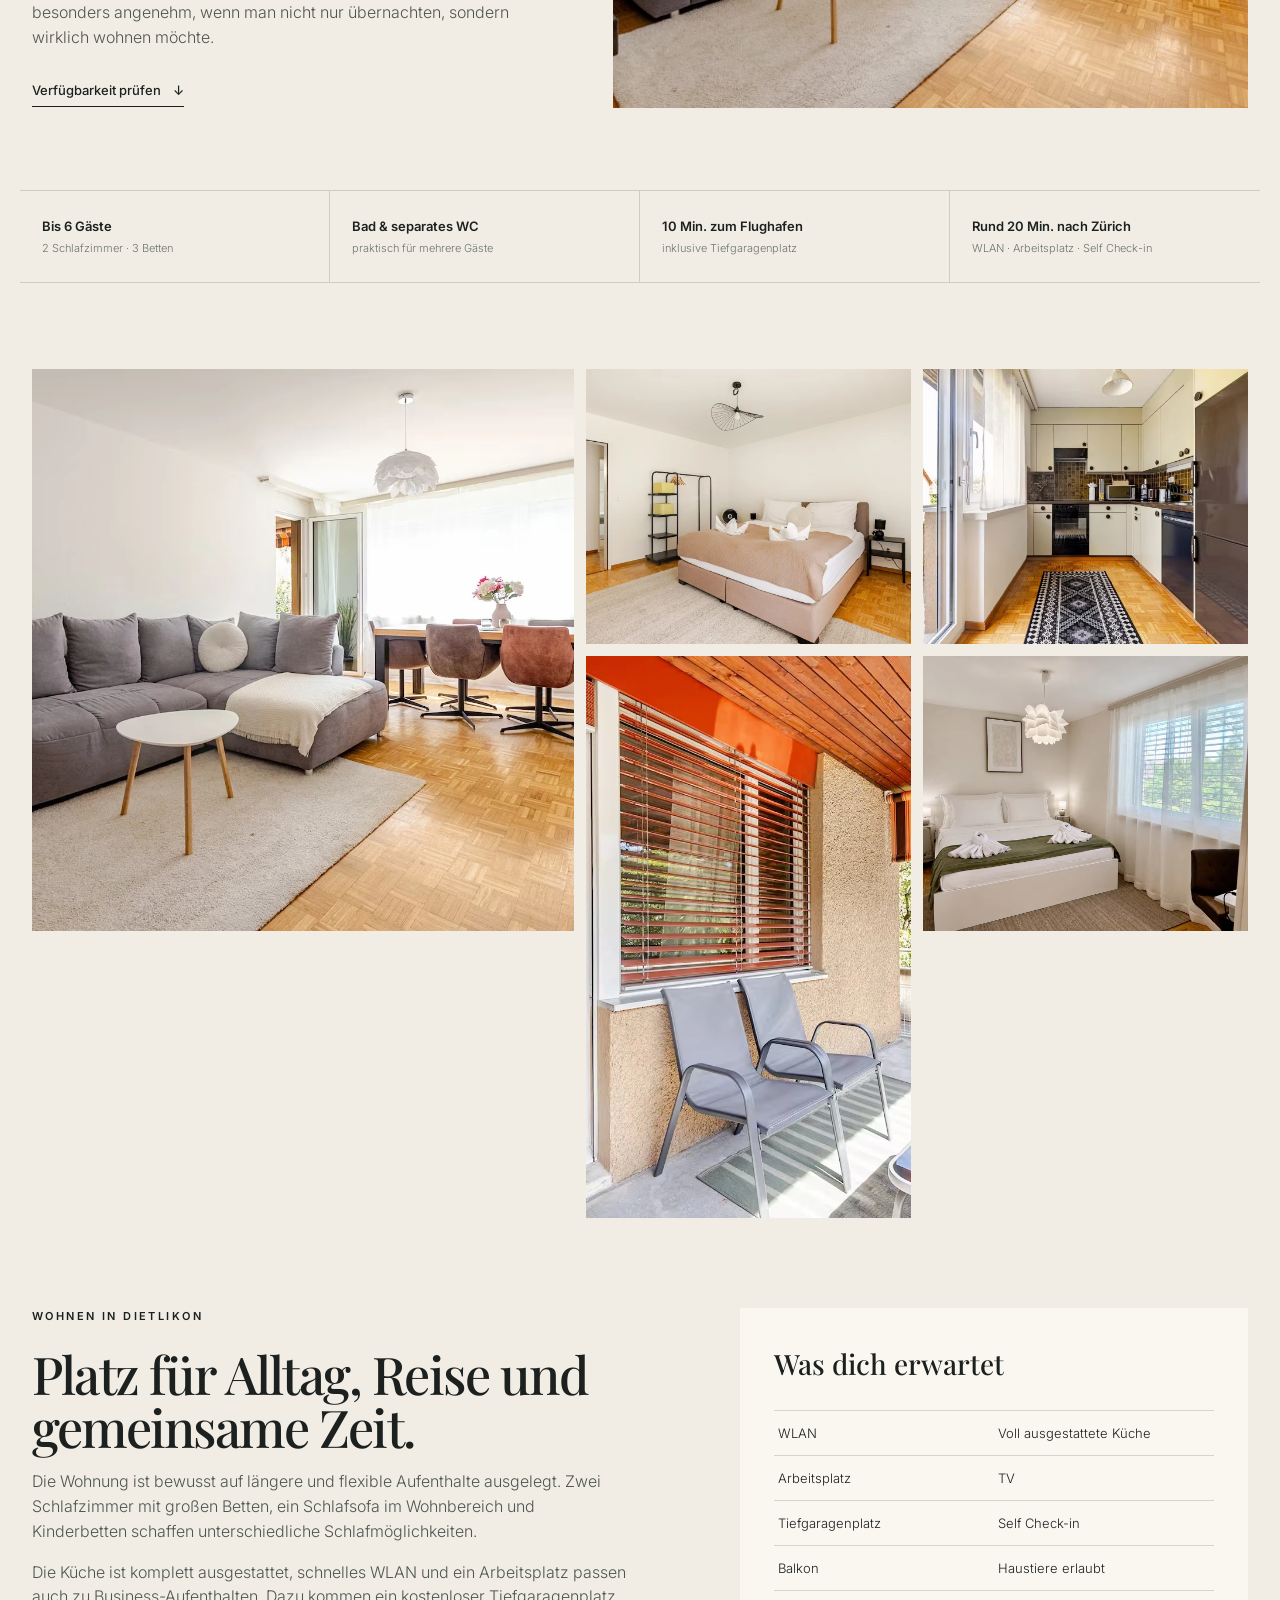
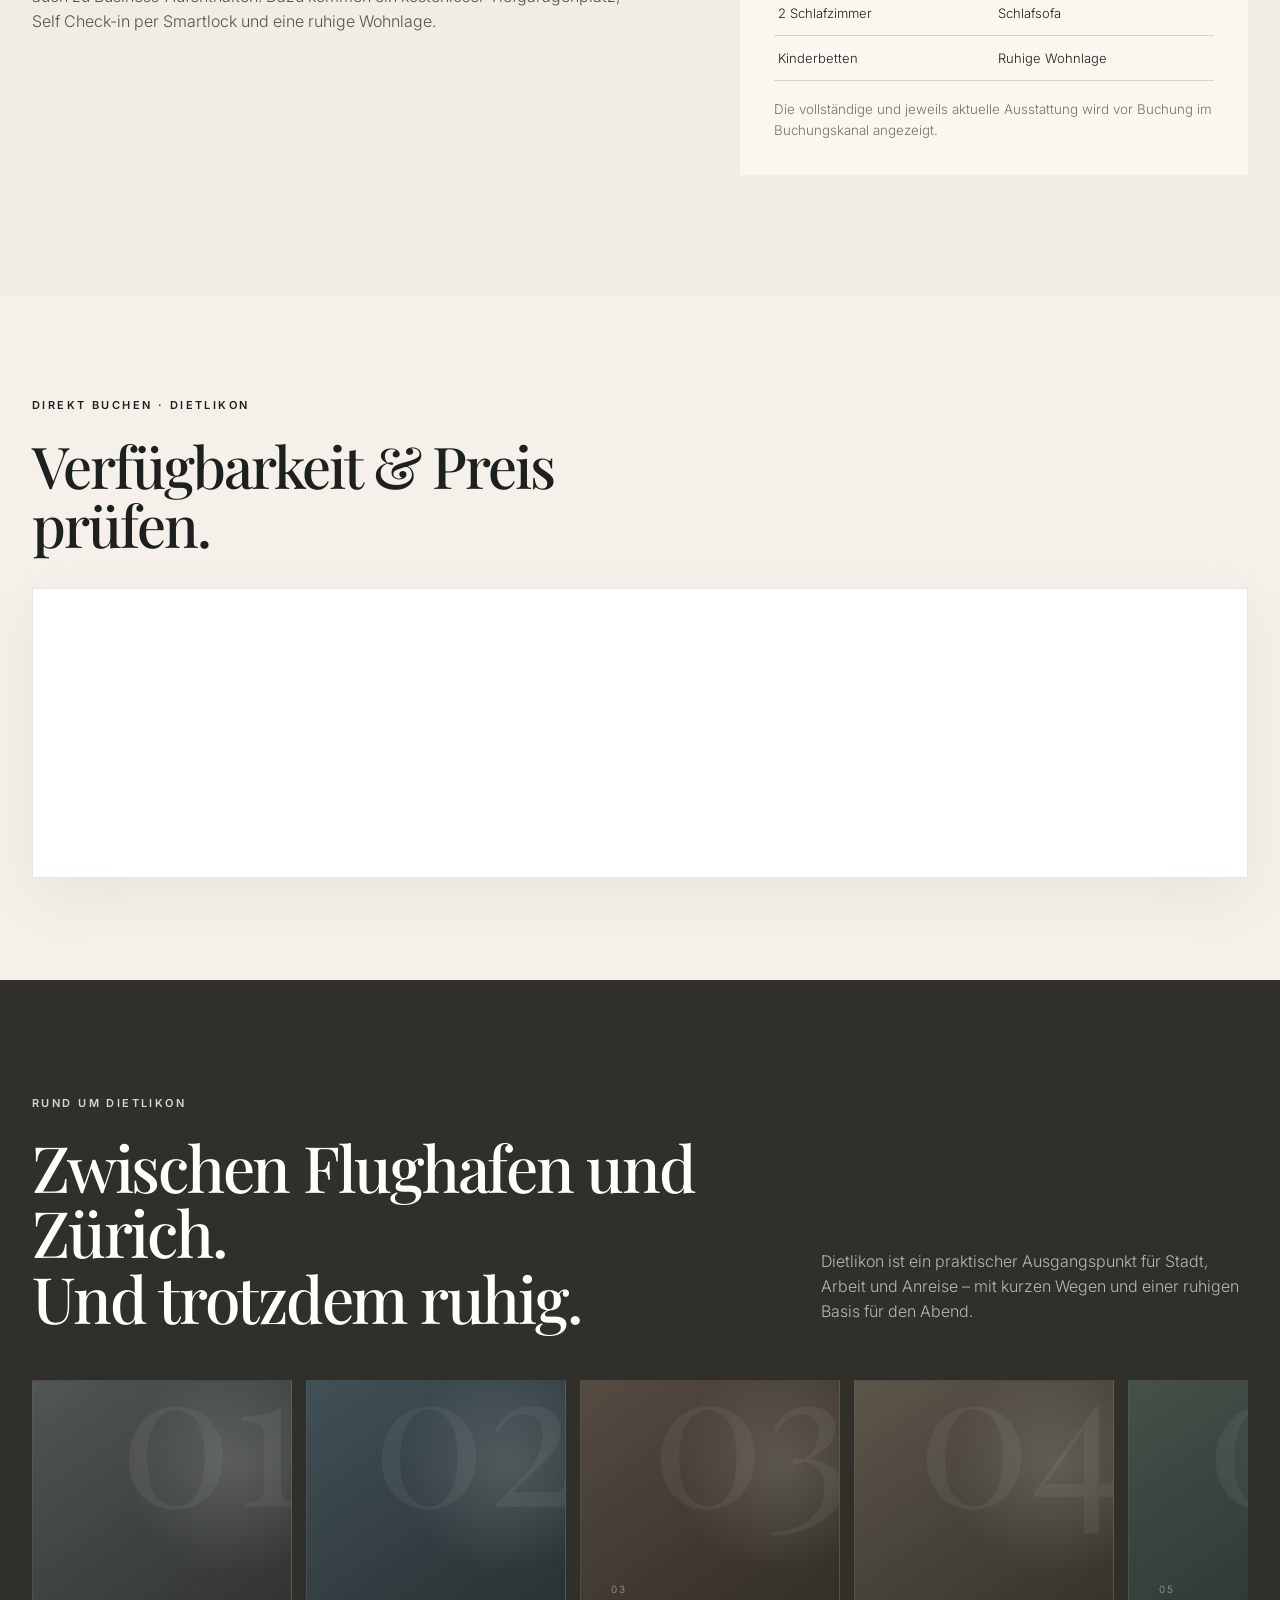
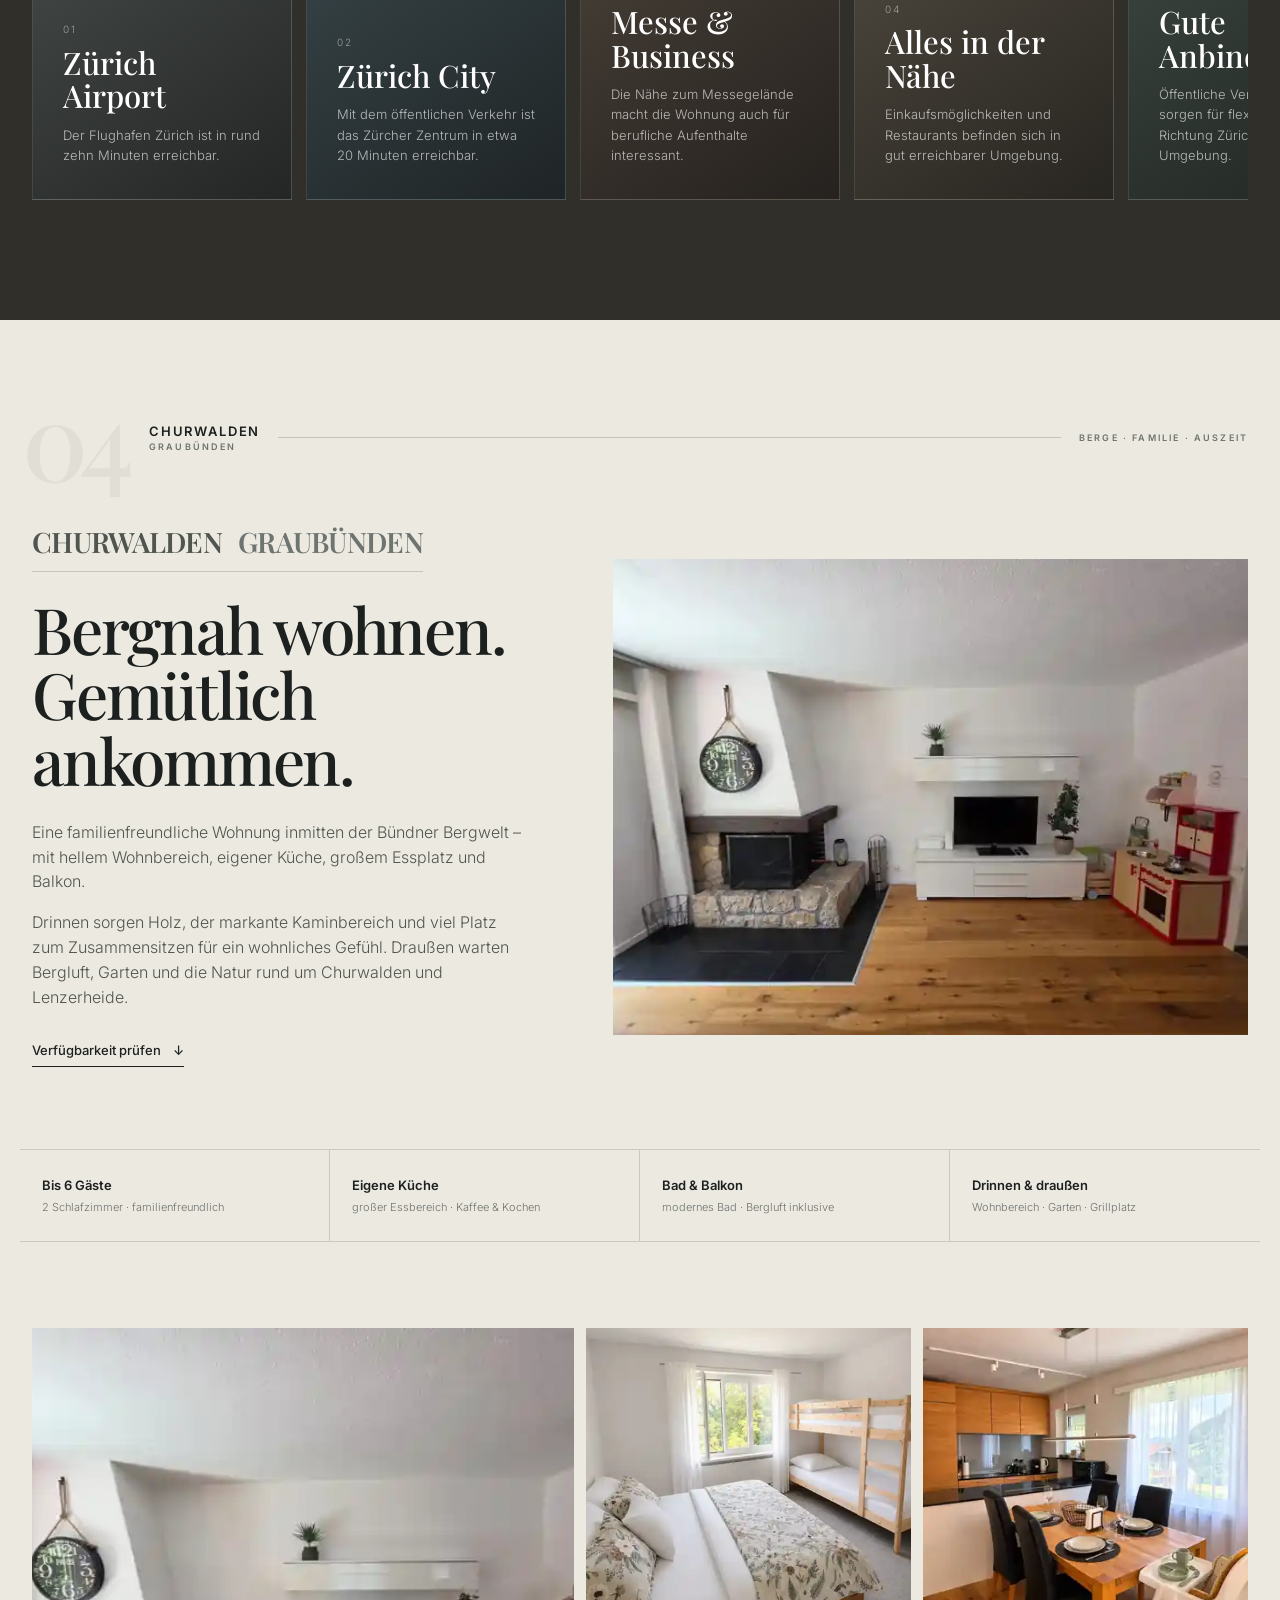
==== commit d21202c1: "Refresh contact form script" ====
--- a/index.html
+++ b/index.html
@@ -663,6 +663,6 @@
     <button class="lightbox-next" aria-label="Nächstes Bild">→</button>
     <span id="lightbox-counter"></span>
   </dialog>
-  <script src="script.js?v=20260921-03"></script>
+  <script src="script.js?v=20260921-04"></script>
 </body>
 </html>
--- a/style.css
+++ b/style.css
@@ -1152,3 +1152,40 @@
     margin-bottom:38px;
   }
 }
+
+
+/* DE / EN homepage language switch */
+.header-actions{
+  display:flex;
+  align-items:center;
+  gap:22px;
+}
+.language-switch{
+  display:flex;
+  align-items:center;
+  gap:6px;
+  font-size:12px;
+  letter-spacing:.12em;
+  font-weight:500;
+  white-space:nowrap;
+}
+.language-option{
+  appearance:none;
+  border:0;
+  padding:4px 1px;
+  background:transparent;
+  color:var(--muted);
+  font:inherit;
+  letter-spacing:inherit;
+  cursor:pointer;
+  opacity:.55;
+}
+.language-option.is-active{
+  color:var(--ink);
+  opacity:1;
+  border-bottom:1px solid currentColor;
+}
+@media(max-width:760px){
+  .header-actions{gap:14px}
+  .language-switch{font-size:11px;gap:4px}
+}
